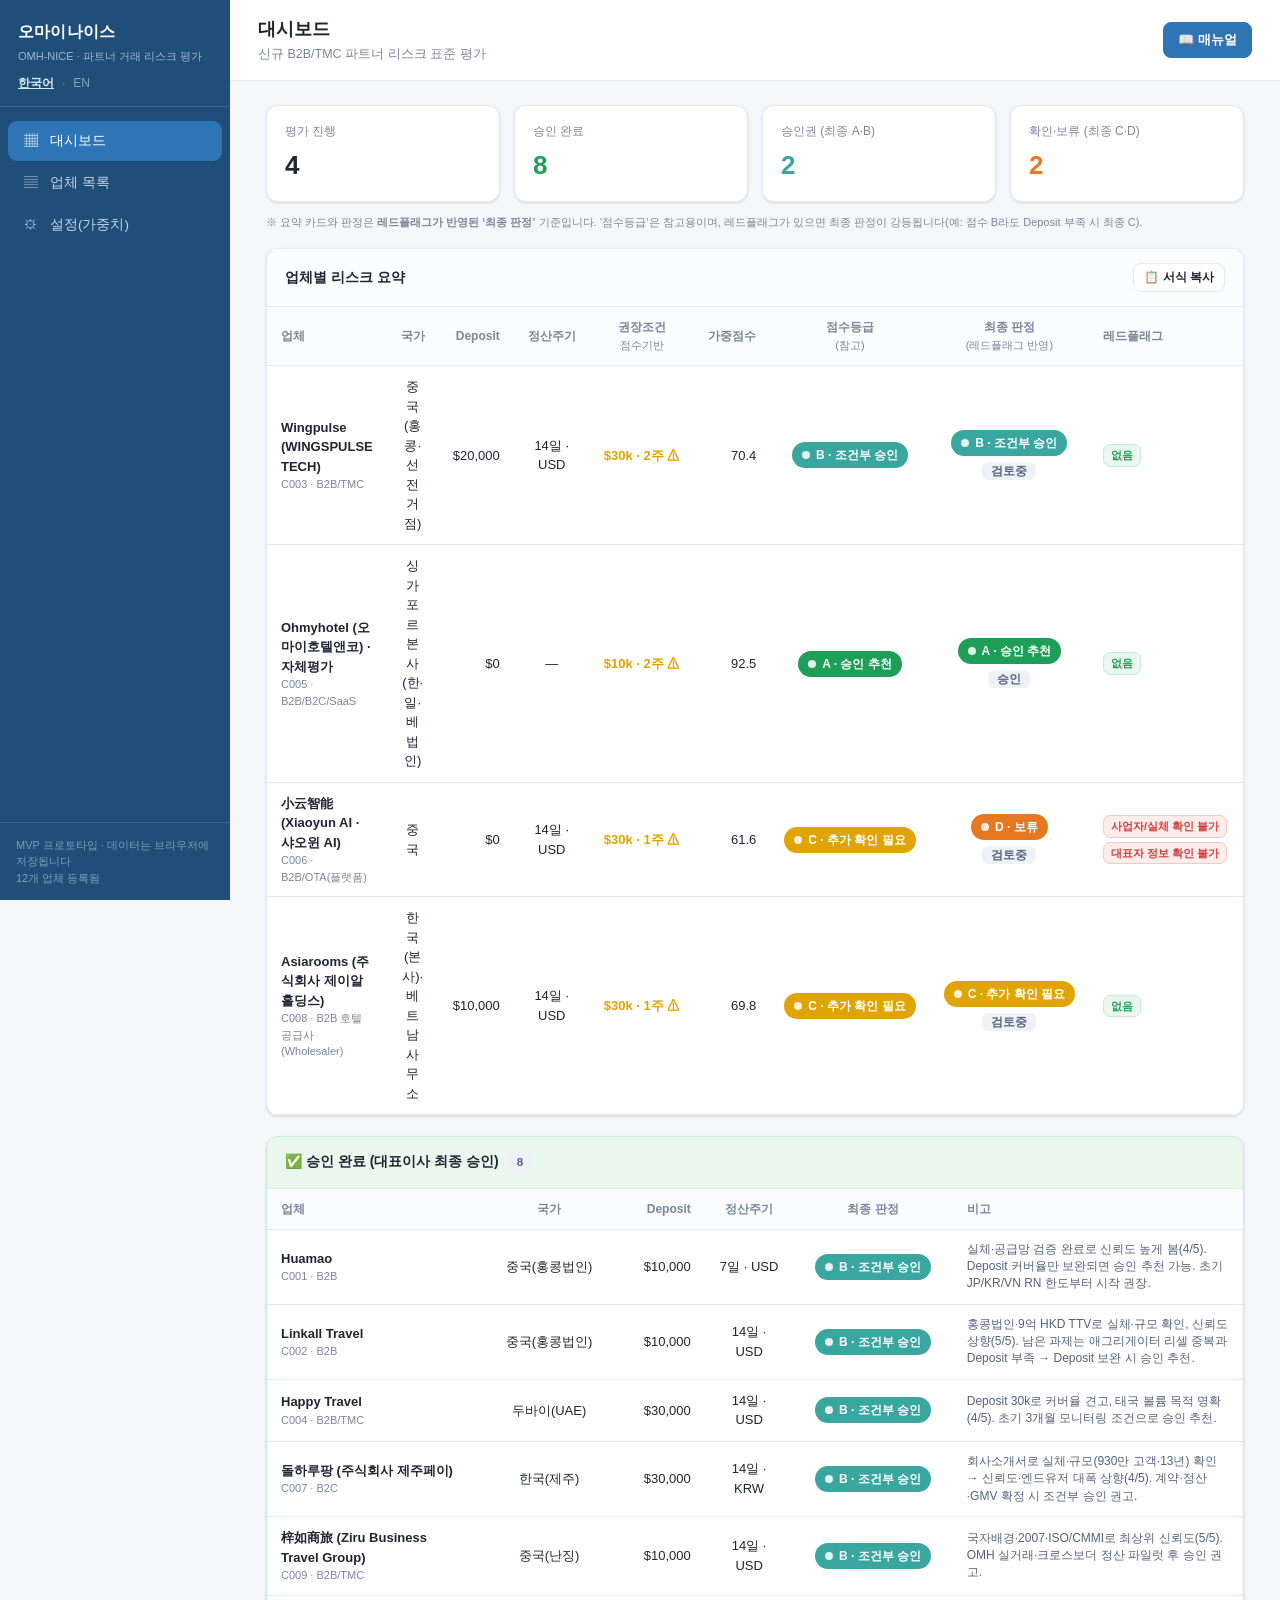
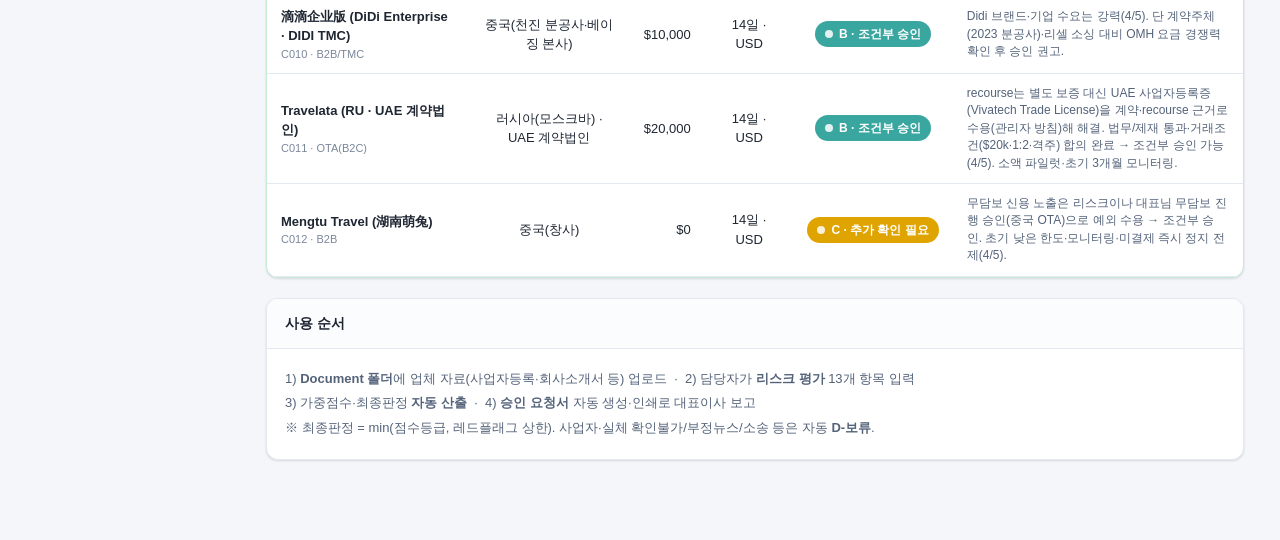
==== bundle_artifact.html @ 0d8ef751 "6개 업체 대표 승인 완료 반영 → 승인 완료 목록 이관 - Huamao(C001)·Linkall(C002)·돌하루팡(C007)·Ziru(C009)·DiDi(C010)·Travel" ====
<!DOCTYPE html>
<html lang="ko">
<head>
<meta charset="UTF-8">
<meta name="viewport" content="width=device-width, initial-scale=1">
<title>오마이나이스 · OMH-NICE</title>
<style>
:root{
  --primary:#1F4E78; --primary-2:#2E75B6; --bg:#f4f6fa; --card:#ffffff;
  --line:#e4e8ef; --text:#1e2632; --muted:#7a869a; --input:#fff9e6;
  --gA:#1e9e57; --gB:#3aa6a0; --gC:#e0a400; --gD:#e6791f; --gE:#d63b3b;
  --shadow:0 1px 3px rgba(20,30,50,.08),0 1px 2px rgba(20,30,50,.06);
  --radius:12px;
}
*{box-sizing:border-box}
html,body{margin:0;padding:0}
body{
  font-family:"Malgun Gothic","맑은 고딕",-apple-system,"Segoe UI",Roboto,sans-serif;
  background:var(--bg); color:var(--text); font-size:14px; line-height:1.5;
}
button{font-family:inherit;cursor:pointer}
a{color:var(--primary-2);text-decoration:none}

/* layout */
.app{display:flex;min-height:100vh}
.sidebar{
  width:230px;background:var(--primary);color:#dbe6f2;flex-shrink:0;
  display:flex;flex-direction:column;position:sticky;top:0;height:100vh
}
.brand{padding:20px 18px 14px;border-bottom:1px solid rgba(255,255,255,.12)}
.brand h1{font-size:16px;margin:0;color:#fff;letter-spacing:.2px}
.brand p{font-size:11px;margin:4px 0 0;color:#9fb8d4}
.nav{padding:12px 8px;flex:1}
.nav a{
  display:flex;align-items:center;gap:10px;padding:10px 14px;border-radius:9px;
  color:#c3d4e8;font-weight:500;margin:2px 0;font-size:13.5px;cursor:pointer
}
.nav a:hover{background:rgba(255,255,255,.08);color:#fff}
.nav a.active{background:var(--primary-2);color:#fff}
.nav .ico{width:18px;text-align:center;opacity:.9}
.sidebar .foot{padding:14px 16px;font-size:11px;color:#7f9cbd;border-top:1px solid rgba(255,255,255,.12)}

.main{flex:1;min-width:0;display:flex;flex-direction:column}
.topbar{
  background:var(--card);border-bottom:1px solid var(--line);padding:16px 28px;
  display:flex;align-items:center;justify-content:space-between;position:sticky;top:0;z-index:5
}
.topbar h2{margin:0;font-size:18px}
.topbar .sub{color:var(--muted);font-size:12.5px;margin-top:2px}
.content{padding:24px 36px 60px;max-width:1720px;width:100%}

/* buttons */
.btn{border:1px solid var(--line);background:#fff;color:var(--text);padding:8px 14px;border-radius:8px;font-size:13px;font-weight:600}
.btn:hover{background:#f7f9fc}
.btn.primary{background:var(--primary-2);border-color:var(--primary-2);color:#fff}
.btn.primary:hover{background:#2668a5}
.btn.ghost{background:transparent;border-color:transparent;color:var(--muted)}
.btn.sm{padding:5px 10px;font-size:12px}
.btn.danger{color:var(--gE);border-color:#f2c9c9}
.row-actions{display:flex;gap:8px;flex-wrap:wrap}

/* cards & grid */
.cards{display:grid;grid-template-columns:repeat(auto-fit,minmax(160px,1fr));gap:14px;margin-bottom:22px}
.card{background:var(--card);border:1px solid var(--line);border-radius:var(--radius);padding:16px 18px;box-shadow:var(--shadow)}
.card .k{font-size:12px;color:var(--muted)}
.card .v{font-size:26px;font-weight:700;margin-top:6px}
.panel{background:var(--card);border:1px solid var(--line);border-radius:var(--radius);box-shadow:var(--shadow);margin-bottom:20px;overflow:hidden}
.panel h3{margin:0;padding:14px 18px;font-size:14px;border-bottom:1px solid var(--line);background:#fbfcfe}
.panel .body{padding:18px}

/* table */
table{width:100%;border-collapse:collapse;font-size:13px}
th,td{text-align:left;padding:11px 14px;border-bottom:1px solid var(--line)}
th{background:#fbfcfe;color:var(--muted);font-weight:600;font-size:12px;white-space:nowrap}
tbody tr:hover{background:#f7fafd;cursor:pointer}
td.num,th.num{text-align:right;font-variant-numeric:tabular-nums}
td.ctr,th.ctr{text-align:center}

/* grade badge */
.badge{display:inline-flex;align-items:center;gap:6px;padding:4px 10px;border-radius:999px;font-weight:700;font-size:12px;color:#fff;white-space:nowrap}
.g-A{background:var(--gA)} .g-B{background:var(--gB)} .g-C{background:var(--gC)}
.g-D{background:var(--gD)} .g-E{background:var(--gE)}
.badge.soft{color:var(--text);background:#eef2f7}
.dot{width:8px;height:8px;border-radius:50%;background:#fff;opacity:.85}

/* forms */
.form-grid{display:grid;grid-template-columns:repeat(2,minmax(0,1fr));gap:14px 20px}
.form-grid.three{grid-template-columns:repeat(3,minmax(0,1fr))}
.field{display:flex;flex-direction:column;gap:5px}
.field label{font-size:12px;color:var(--muted);font-weight:600}
.field input,.field select,.field textarea{
  border:1px solid var(--line);border-radius:8px;padding:8px 10px;font-size:13px;font-family:inherit;
  background:var(--input);color:var(--text)
}
.field textarea{min-height:64px;resize:vertical}
.field input:focus,.field select:focus,.field textarea:focus{outline:none;border-color:var(--primary-2);box-shadow:0 0 0 3px rgba(46,117,182,.12)}
.hint{font-size:11px;color:var(--muted)}
.full{grid-column:1/-1}

/* tabs */
.tabs{display:flex;gap:4px;border-bottom:1px solid var(--line);padding:0 4px;flex-wrap:wrap}
.tabs button{border:none;background:none;padding:12px 16px;font-size:13.5px;font-weight:600;color:var(--muted);border-bottom:2px solid transparent;margin-bottom:-1px}
.tabs button.active{color:var(--primary);border-bottom-color:var(--primary-2)}

/* score rows */
.score-row{display:grid;grid-template-columns:1fr 220px 46px;align-items:center;gap:14px;padding:10px 0;border-bottom:1px solid var(--line)}
.score-row .name{font-weight:600}
.score-row .wt{font-size:11px;color:var(--muted);font-weight:400;margin-left:6px}
.score-row input[type=range]{width:100%}
.score-row .val{font-weight:700;text-align:center;background:#eef2f7;border-radius:7px;padding:6px 0}

/* results panel */
.result{display:grid;grid-template-columns:repeat(auto-fit,minmax(150px,1fr));gap:14px}
.result .box{background:#fbfcfe;border:1px solid var(--line);border-radius:10px;padding:14px}
.result .box .k{font-size:11.5px;color:var(--muted)}
.result .box .v{font-size:22px;font-weight:700;margin-top:4px}
.flags{margin-top:12px;display:flex;flex-wrap:wrap;gap:8px}
.flag{background:#fdecec;color:var(--gE);border:1px solid #f6c9c9;padding:4px 10px;border-radius:7px;font-size:12px;font-weight:600}
.flag.ok{background:#eaf7ef;color:var(--gA);border-color:#c6ebd3}
.flaglist{display:flex;flex-wrap:wrap;gap:4px;max-width:280px}
.flaglist .flag{font-size:11px;padding:2px 7px;white-space:nowrap}
.table-wrap{width:100%;overflow-x:auto}
/* manual modal */
.modal-overlay{position:fixed;inset:0;background:rgba(20,30,50,.5);display:flex;align-items:center;justify-content:center;z-index:100;padding:24px}
.modal-card{background:var(--card);border-radius:14px;box-shadow:0 12px 40px rgba(20,30,50,.28);width:100%;max-width:860px;max-height:88vh;display:flex;flex-direction:column;overflow:hidden}
.modal-head{display:flex;align-items:center;justify-content:space-between;gap:12px;padding:16px 22px;border-bottom:1px solid var(--line);font-size:17px;font-weight:700;color:var(--primary);background:#fbfcfe}
.modal-body{padding:22px 26px;overflow-y:auto;font-size:13.5px;line-height:1.7;color:var(--text)}
.modal-body h4{font-size:15px;color:var(--primary);margin:20px 0 8px;padding-bottom:5px;border-bottom:2px solid var(--line)}
.modal-body h4:first-child{margin-top:0}
.modal-body table{width:100%;border-collapse:collapse;margin:8px 0;font-size:12.5px}
.modal-body th,.modal-body td{border:1px solid var(--line);padding:6px 10px;text-align:left}
.modal-body th{background:#f4f7fb;color:#54637a}
.modal-body code{background:#eef2f7;padding:1px 6px;border-radius:5px;font-size:12px}
.modal-body ul{margin:6px 0 6px 2px;padding-left:18px}
.modal-body li{margin:3px 0}
.modal-body .mbadge{display:inline-block;color:#fff;border-radius:9px;padding:1px 8px;font-size:11px;font-weight:700}
.comment-cell{max-width:300px;min-width:200px;font-size:12px;color:#54637a;line-height:1.45;white-space:normal}
.cscore{display:inline-block;background:var(--primary-2);color:#fff;border-radius:6px;padding:1px 7px;font-size:11px;font-weight:700;margin-right:4px}
.filelist{display:flex;flex-wrap:wrap;gap:10px}
.filecard{display:flex;align-items:center;gap:10px;border:1px solid var(--line);border-radius:10px;padding:10px 14px;background:#fbfcfe;min-width:240px;color:var(--text)}
.filecard:hover{background:#f0f5fb;border-color:var(--primary-2)}
.filecard .fico{font-size:10px;font-weight:800;color:#fff;background:var(--primary-2);border-radius:6px;padding:6px 7px;letter-spacing:.5px}
.filecard .finfo{display:flex;flex-direction:column;line-height:1.35}
.filecard .finfo b{font-size:13px}

/* report */
.report{background:#fff;border:1px solid var(--line);border-radius:10px;padding:30px 34px;max-width:820px;margin:0 auto;box-shadow:var(--shadow)}
.report h2{margin:0 0 4px;font-size:20px}
.report .rmeta{color:var(--muted);font-size:12px;margin-bottom:18px}
.report table{margin:10px 0}
.report th{width:150px;background:#f4f7fb;color:var(--text);vertical-align:top}
.report .sec{font-weight:700;margin:18px 0 6px;color:var(--primary)}
.report .decision{margin-top:20px;padding:14px;border:1px dashed var(--line);border-radius:8px}
.report .sign{margin-top:16px;font-size:13px;color:#444}

.empty{text-align:center;color:var(--muted);padding:60px 20px}
.pill{display:inline-block;background:#eef2f7;border-radius:6px;padding:2px 8px;font-size:11.5px;color:#54637a;margin-left:6px}
.toolbar{display:flex;gap:8px;align-items:center;flex-wrap:wrap;margin-bottom:16px}
.spacer{flex:1}
.status-chip{font-size:11.5px;padding:3px 9px;border-radius:6px;background:#eef2f7;color:#54637a;font-weight:600}

@media (max-width:820px){
  .app{flex-direction:column}
  .sidebar{width:100%;height:auto;position:static;flex-direction:column}
  .brand{padding:14px 16px 10px}
  .sidebar .foot{display:none}
  .nav{display:flex;flex-wrap:wrap;gap:4px;padding:8px}
  .nav a{margin:0;padding:8px 12px}
  .topbar{flex-direction:column;align-items:flex-start;gap:10px}
  .form-grid,.form-grid.three{grid-template-columns:1fr}
  .score-row{grid-template-columns:1fr 120px 40px}
}

/* print */
@media print{
  .sidebar,.topbar,.tabs,.toolbar,.no-print{display:none !important}
  .content{padding:0}
  .report{border:none;box-shadow:none;max-width:100%}
  body{background:#fff}
}

</style>
</head>
<body>
<div class="app">
  <aside class="sidebar no-print">
    <div class="brand">
      <h1 id="brand-title">오마이나이스</h1>
      <p id="brand-sub">OMH-NICE · 파트너 거래 리스크 평가</p>
      <div id="lang-toggle" style="margin-top:9px;font-size:12px;display:flex;gap:8px;align-items:center">
        <button type="button" data-lang="ko" style="background:none;border:0;padding:0;cursor:pointer;color:inherit;font:inherit">한국어</button>
        <span style="opacity:.4">·</span>
        <button type="button" data-lang="en" style="background:none;border:0;padding:0;cursor:pointer;color:inherit;font:inherit">EN</button>
      </div>
    </div>
    <nav class="nav" id="nav">
      <a data-view="dashboard"><span class="ico">▦</span> <span data-navlabel>대시보드</span></a>
      <a data-view="companies"><span class="ico">▤</span> <span data-navlabel>업체 목록</span></a>
      <a data-view="settings"><span class="ico">⚙</span> <span data-navlabel>설정(가중치)</span></a>
    </nav>
    <div class="foot">
      <span id="foot-note">MVP 프로토타입 · 데이터는 브라우저에 저장됩니다</span><br>
      <span id="foot-count"></span>
    </div>
  </aside>
  <main class="main">
    <div class="topbar no-print">
      <div>
        <h2 id="page-title">대시보드</h2>
        <div class="sub" id="page-sub">신규 B2B/TMC 파트너 리스크 표준 평가</div>
      </div>
      <div style="display:flex;align-items:center;gap:10px">
        <div class="row-actions" id="top-actions"></div>
        <button class="btn primary" id="manual-btn" title="매뉴얼">📖 <span id="manual-btn-label">매뉴얼</span></button>
      </div>
    </div>
    <div class="content" id="content"></div>
  </main>
</div>
<div id="manual-modal" class="modal-overlay no-print" style="display:none">
  <div class="modal-card">
    <div class="modal-head">
      <span id="manual-title">📖 오마이나이스 사용 매뉴얼</span>
      <button class="btn sm" id="manual-close" aria-label="close">✕</button>
    </div>
    <div class="modal-body" id="manual-body"></div>
  </div>
</div>
<script>
/* OMH Partner Risk Gate — MVP prototype (static, localStorage)
   Bilingual (KO/EN) via in-app language toggle. Internal data uses language-neutral
   canonical ids/values; only display strings are translated, so grades never change
   with language. Free-text seed fields are stored as {ko,en}. */
'use strict';

/* ---------- i18n language state ---------- */
const LANG_KEY = 'omh_prg_lang';
let LANG = (localStorage.getItem(LANG_KEY) === 'en') ? 'en' : 'ko';
const B = (ko, en) => ({ ko, en });                       // bilingual literal helper
function tt(v){ return (v && typeof v === 'object' && ('ko' in v || 'en' in v)) ? (v[LANG] ?? v.ko ?? v.en ?? '') : (v == null ? '' : v); }
function rawStr(v){ return (v && typeof v === 'object') ? `${v.ko||''} ${v.en||''}` : String(v == null ? '' : v); }
function T(k){ const d = I18N[LANG] || I18N.ko; return (k in d) ? d[k] : (I18N.ko[k] ?? k); }
function setLang(l){ if(l!==LANG){ LANG = l; localStorage.setItem(LANG_KEY, l); render(); } }

/* ---------- constants ---------- */
const ITEM_NAMES = [
  B('회사 신뢰도','Company credibility'), B('사업모델 명확성','Business model clarity'),
  B('엔드유저 보유','End-user base'), B('판매채널 차별성','Sales channel differentiation'),
  B('기존고객 중복도(낮을수록↑)','Existing-customer overlap (lower is better)'), B('유니크 인벤토리','Unique inventory'),
  B('예상 매출기여도','Expected revenue contribution'), B('정산 리스크','Settlement risk'),
  B('Deposit 충분성','Deposit sufficiency'), B('API/기술 안정성','API / tech stability'),
  B('운영 커뮤니케이션','Operational communication'), B('국가별 법무/정산','Country legal / settlement'),
  B('장기 성장성','Long-term growth'), B('담당자 코멘트 점수','Reviewer comment score')];
const DEFAULT_WEIGHTS = [12,8,8,6,6,6,8,12,12,6,5,6,5,10];
const DEFAULT_THRESHOLDS = { A:85, B:70, C:55, D:40 };
// 점수 기반 차등 Deposit·정산주기 권장(대표이사 방침): 높은 점수=완화, 낮은 점수=강화
const TERM_TIERS = [
  { min:80, deposit:10000, days:14 },  // ≥80: 만불 / 2주
  { min:75, deposit:10000, days:7 },   // 75~79: 만불 / 1주
  { min:70, deposit:30000, days:14 },  // 70~74: 3만불 / 2주
  { min:0,  deposit:30000, days:7 }    // <70: 3만불 / 1주
];
function recommendTerms(score){ for(var i=0;i<TERM_TIERS.length;i++){ if(score>=TERM_TIERS[i].min) return {deposit:TERM_TIERS[i].deposit, days:TERM_TIERS[i].days}; } return {deposit:30000, days:7}; }
function weekLabel(days){ return days===7?(LANG==='en'?'1wk':'1주'):days===14?(LANG==='en'?'2wk':'2주'):days+(LANG==='en'?'d':'일'); }

const DOC_DEFS = [
  {id:'bizLicense', ko:'사업자등록증', en:'Business license'},
  {id:'profile',    ko:'회사소개서',   en:'Company profile'},
  {id:'bank',       ko:'은행정보',     en:'Bank details'},
  {id:'contract',   ko:'계약서 초안',  en:'Draft contract'},
  {id:'settleAgree',ko:'정산조건 합의서', en:'Settlement-terms agreement'},
  {id:'refs',       ko:'파트너 레퍼런스', en:'Partner references'},
  {id:'financials', ko:'재무제표/매출자료', en:'Financials / revenue proof'},
  {id:'repId',      ko:'대표자 신분확인', en:'Representative ID verification'}];
const DOC_KEYS = DOC_DEFS.map(d=>d.id);
const DOCV_DEFS = [{id:'submitted',ko:'제출',en:'Submitted'},{id:'notSubmitted',ko:'미제출',en:'Not submitted'},{id:'na',ko:'불가',en:'N/A'}];

const PUBLIC_DEFS = [
  {id:'website',    ko:'공식 웹사이트',        en:'Official website'},
  {id:'linkedin',   ko:'LinkedIn/기업프로필',  en:'LinkedIn / company profile'},
  {id:'google',     ko:'Google 검색결과',      en:'Google search results'},
  {id:'negNews',    ko:'부정 뉴스',            en:'Negative news', neg:true},
  {id:'lawsuit',    ko:'소송/사기/미정산',     en:'Lawsuit / fraud / non-payment', neg:true},
  {id:'tradeRefs',  ko:'거래처/업계 레퍼런스', en:'Trade / industry references'},
  {id:'domainAge',  ko:'도메인 생성시점',      en:'Domain creation date'},
  {id:'addrExists', ko:'회사주소 실존',        en:'Company address exists'},
  {id:'repHistory', ko:'대표자 업계이력',      en:'Representative industry track record'}];
const PUBLIC_KEYS = PUBLIC_DEFS.map(d=>d.id);
const NEG_PUBLIC = PUBLIC_DEFS.filter(d=>d.neg).map(d=>d.id);
const YN_DEFS  = [{id:'Y',ko:'Y',en:'Y'},{id:'N',ko:'N',en:'N'},{id:'unknown',ko:'불명',en:'Unknown'}];
const YNP_DEFS = [{id:'Y',ko:'Y',en:'Y'},{id:'N',ko:'N',en:'N'},{id:'partial',ko:'부분',en:'Partial'}];
const MANUAL_DEFS = [{id:'N',ko:'N',en:'N'},{id:'Y',ko:'Y',en:'Y'},{id:'partial',ko:'부분',en:'Partial'}];
const CREDIT_DEFS = [{id:'N',ko:'N',en:'N'},{id:'Y',ko:'Y',en:'Y'}];
const RISK_DEFS = [{id:'low',ko:'낮음',en:'Low'},{id:'medium',ko:'보통',en:'Medium'},{id:'high',ko:'높음',en:'High'}];
const STATUS_DEFS = [{id:'new',ko:'신규',en:'New'},{id:'review',ko:'검토중',en:'Under review'},{id:'approved',ko:'승인',en:'Approved'},{id:'conditional',ko:'조건부승인',en:'Conditional'},{id:'hold',ko:'보류',en:'On hold'},{id:'rejected',ko:'거절',en:'Rejected'}];
const STAGE_DEFS = [{id:'sales',ko:'영업 1차입력',en:'Sales intake'},{id:'scm',ko:'SCM/운영 검토',en:'SCM / ops review'},{id:'finance',ko:'재무 정산검토',en:'Finance / settlement review'},{id:'dev',ko:'개발 API검토',en:'Dev / API review'},{id:'ceo',ko:'대표이사 승인',en:'CEO approval'},{id:'monitor',ko:'3개월 모니터링',en:'3-month monitoring'}];
const DECISION_DEFS = [{id:'proceed',ko:'진행',en:'Proceed'},{id:'hold',ko:'보류',en:'On hold'},{id:'reject',ko:'반려',en:'Reject'},{id:'approve',ko:'승인',en:'Approve'},{id:'conditional',ko:'조건부승인',en:'Conditional'}];
const COUNTRY_OPTS = { ko:['중국','두바이(UAE)','한국','일본','베트남','태국','기타'], en:['China','Dubai (UAE)','Korea','Japan','Vietnam','Thailand','Other'] };
const BIZTYPES = ['B2B','B2C','TMC','OTA','Wholesaler','B2B/TMC'];
const CURRENCIES = ['USD','KRW','CNY','AED'];

const GRADE_META = {
  A:{label:B('승인 추천','Approve (recommended)'), cls:'g-A'}, B:{label:B('조건부 승인','Conditional approval'), cls:'g-B'},
  C:{label:B('추가 확인 필요','Needs further review'), cls:'g-C'}, D:{label:B('보류','On hold'), cls:'g-D'}, E:{label:B('거절 추천','Reject (recommended)'), cls:'g-E'}
};
const RANK = {A:0,B:1,C:2,D:3,E:4};
const STORE_KEY = 'omh_prg_v40';
const UNVERIFIED_RE = /확인필요|unverified|tbc|to be confirmed/i;

/* def label/opts helpers */
function defLabel(defs,id){ const d=defs.find(x=>x.id===id); return d?d[LANG]:id; }
function optsDefs(defs,val){ return defs.map(d=>`<option value="${esc(d.id)}" ${d.id===val?'selected':''}>${esc(d[LANG])}</option>`).join(''); }
function optsPlain(list,val){ return list.map(o=>`<option value="${esc(o)}" ${o===val?'selected':''}>${esc(o)}</option>`).join(''); }

/* ---------- UI dictionary ---------- */
const I18N = {
  ko:{
    docTitle:'오마이나이스 · OMH-NICE', brandTitle:'오마이나이스', brandSub:'OMH-NICE · 파트너 거래 리스크 평가',
    footNote:'MVP 프로토타입 · 데이터는 브라우저에 저장됩니다',
    navDashboard:'대시보드', navCompanies:'업체 목록', navSettings:'설정(가중치)',
    tDashboard:'대시보드', tDashboardSub:'신규 B2B/TMC 파트너 리스크 표준 평가',
    tCompanies:'업체 목록', tCompaniesSub:'등록된 파트너 후보 전체',
    tSettings:'설정 · 가중치', tSettingsSub:'리스크 항목 가중치와 등급 임계값',
    tCompany:'업체 상세', tCompanySub:'정보 입력 · 리스크 평가 · 승인 요청서',
    back:'← 목록', blank:'(미입력)', none:'없음', noCompanies:'등록된 업체가 없습니다.',
    cardTotal:'전체 업체', cardApprove:'승인권 (최종 A·B)', cardHold:'확인·보류 (최종 C·D)', cardReject:'거절 추천 (최종 E)',
    dashHint:'※ 요약 카드와 판정은 <b>레드플래그가 반영된 ‘최종 판정’</b> 기준입니다. ‘점수등급’은 참고용이며, 레드플래그가 있으면 최종 판정이 강등됩니다(예: 점수 B라도 Deposit 부족 시 최종 C).',
    summaryTitle:'업체별 리스크 요약', copyFormatted:'📋 서식 복사',
    manual:'매뉴얼', manualTitle:'오마이나이스 사용 매뉴얼',
    thCompany:'업체', thCountry:'국가', thDeposit:'Deposit', thSettle:'정산주기', dayUnit:'일', thCoverage:'커버율', thWeighted:'가중점수',
    thScoreGrade:'점수등급', thScoreGradeSub:'(참고)', thFinal:'최종 판정', thFinalSub:'(레드플래그 반영)',
    thFlags:'레드플래그', thComment:'담당자 코멘트', thCommentSub:'(점수/5)',
    thType:'유형', thStatus:'상태',
    guideTitle:'사용 순서',
    guideBody:'1) <b>Document 폴더</b>에 업체 자료(사업자등록·회사소개서 등) 업로드 &nbsp;·&nbsp; 2) 담당자가 <b>리스크 평가</b> 13개 항목 입력<br>3) 가중점수·최종판정 <b>자동 산출</b> &nbsp;·&nbsp; 4) <b>승인 요청서</b> 자동 생성·인쇄로 대표이사 보고<br>※ 최종판정 = min(점수등급, 레드플래그 상한). 사업자·실체 확인불가/부정뉴스/소송 등은 자동 <b>D-보류</b>.',
    companiesTitle:'업체 목록',
    weightsTitle:'리스크 항목 가중치', weightSum:'가중치 합계',
    weightsHint:'가중점수 = Σ(항목점수 ÷ 5 × 가중치) ÷ 가중치합 × 100 — <b>100점 만점으로 자동 정규화</b>됩니다. 합계가 100이 아니어도 됩니다. ‘담당자 코멘트 점수’는 담당자가 리스크 평가 탭에서 1~5점으로 매기는 종합 주관 점수입니다.',
    thresholdsTitle:'등급 임계값 (가중점수 ≥)', gradeMin:'등급 하한',
    notFound:'업체를 찾을 수 없습니다.',
    tabInfo:'기본정보', tabDeal:'거래조건', tabDocs:'서류·공개정보', tabRisk:'리스크 평가', tabReport:'승인 요청서', tabHistory:'승인 이력',
    infoTitle:'01. 업체 기본정보',
    fName:'업체명', fCountry:'국가', fBizType:'사업유형', fMarket:'주요 시장', fCustomer:'주요 고객군(엔드유저)',
    fWebsite:'웹사이트', fWebsiteHint:'비어있거나 확인필요 → 자동 C 강등', fBizReg:'사업자등록번호', fBizRegHint:'비어있거나 확인필요 → 자동 D 강등',
    fFounded:'설립연도', fRep:'대표자/주요임원', fRepHint:'비어있거나 확인필요 → 자동 C 강등', fContact:'담당자', fEmail:'담당자 이메일', fStatus:'상태',
    dealTitle:'02. 거래조건', fDeposit:'Deposit (USD)', fSettle:'정산주기 (일)', fSettleHint:'30일 이상 → 자동 C 강등', fCurrency:'정산통화',
    fCredit:'Credit 요청', fCreditHint:'Y + Deposit 0 → 자동 D 강등', fGMV:'예상 월거래액 (USD)', fGMVHint:'커버율 계산의 핵심 값',
    fSalesRegion:'주요 판매지역', fProducts:'주요 상품', fApi:'API 연동', fManual:'수기 예약', fCancelRisk:'취소/노쇼 리스크',
    boxExposure:'정산주기 노출액', boxExposureHint:'월거래액 × 정산주기/30', boxReqDep:'요구 Deposit', boxReqDepHint:'노출 × 등급별 요구커버율(A0·B20·C50·D100%)',
    boxDepOk:'Deposit 충족', boxShort:'부족', boxSufficient:'충족', boxCurrent:'현재',
    folderTitle:'폴더 제출 자료', fromDocument:'Document/ 기준',
    folderHint:'이 플랫폼은 <b>Document 폴더에 올린 파일</b>을 근거로 평가 결과를 표시합니다. 아래는 이 업체에 연결된 자료입니다(클릭 시 열림).',
    noFiles:'폴더에 업로드된 자료가 없습니다. <code>Document/</code> 폴더에 파일을 넣으면 여기에 표시됩니다.',
    docsTitle:'03. 제출서류', notSubmittedN:'미제출', pubTitle:'04. 외부 공개정보 체크', negTag:'(Y=위험)',
    pubHint:'‘부정 뉴스=Y’·‘소송/사기/미정산=Y’·‘회사주소 실존=N’은 점수와 무관하게 <b>D-보류</b>로 강등됩니다.',
    riskTitle:'05. 내부 리스크 평가', riskPill:'각 1~5점 · 5=저위험/양호', weightLabel:'가중치',
    resultTitle:'평가 결과', commentsTitle:'보고용 코멘트',
    nComment:'담당자 코멘트', nCommentHint:'(담당자 코멘트 점수의 근거·종합 소견)', nExpect:'기대효과', nCheck:'주요 리스크 / 확인 필요사항', nOpinion:'종합 의견',
    boxWeighted:'가중점수', boxScoreGrade:'점수 등급', boxCoverage:'Deposit 커버율', boxFinal:'최종 판정', noFlags:'레드플래그 없음',
    copyText:'텍스트 복사', printPdf:'인쇄 / PDF 저장', reportH2:'■ 신규 파트너 승인 요청서', reportMeta:'대표이사 보고용 · 자동 생성',
    rMetaBy:'작성: OMH Global OPs',
    rCompany:'업체명', rCountryType:'국가 / 사업유형', rFoundedRep:'설립 / 대표', rDeposit:'Deposit', rSettle:'정산주기', rDays:'일',
    rGMV:'예상 월거래액', rCoverage:'커버율', rProducts:'주요 상품', rApiManual:'API / 수기', rEndUsers:'주요 엔드유저',
    rRiskScore:'리스크 점수', rScoreGrade:'점수등급', rFinal:'★ 최종 판정', rFlags:'레드플래그',
    secExpect:'기대효과', secCheck:'주요 리스크 / 확인 필요사항', secOpinion:'종합 의견', secComment:'담당자 코멘트', secCommentScore:'담당자 코멘트 점수',
    reportCond:'승인 요청 조건', reportCondBody:'□ Deposit 상향 (USD ___ → ___) &nbsp; □ 정산주기 단축 (___일)<br>□ 초기 3개월 Credit 미부여 &nbsp; □ 월 GMV 한도 설정 (USD ___)',
    reportSign:'결재&nbsp;&nbsp; 영업 □&nbsp;&nbsp; SCM □&nbsp;&nbsp; 재무 □&nbsp;&nbsp; 개발 □&nbsp;&nbsp; 대표이사 □ &nbsp;(승인 / 보류 / 반려)',
    histTitle:'07. 승인 워크플로우 이력', hStage:'단계', hReviewer:'검토자', hDecision:'결정', hComment:'코멘트', hDate:'일시', hDelete:'삭제',
    hNoRecords:'기록 없음', hReviewerPh:'이름/팀', hCommentPh:'코멘트', hAdd:'추가', alertReviewer:'검토자를 입력하세요.',
    deleteConfirm:'이 업체를 삭제할까요?', resetConfirm:'모든 데이터를 초기 예시로 되돌립니다. 계속할까요?',
    importOk:'가져오기 완료.', importInvalid:'올바른 JSON 파일이 아닙니다.',
    copyOk:'복사되었습니다.', copyFailManual:'복사 실패 — 표를 직접 선택해 복사하세요.',
    reportCopyOk:'승인 요청서가 클립보드에 복사되었습니다.', reportCopyFail:'복사 실패 — 브라우저 권한을 확인하세요.',
    reportTxtH:'■ 신규 파트너 승인 요청서', rtCompany:'업체명', rtCountry:'국가', rtBizType:'사업유형', rtDeal:'거래조건', rtSettle:'정산',
    rtEndUser:'주요 엔드유저', rtRiskScore:'리스크 점수', rtScoreGrade:'점수등급', rtFinal:'최종 판정', rtFlags:'레드플래그',
    rtExpect:'기대효과', rtCheck:'리스크/확인 필요', rtOpinion:'종합 의견', rtComment:'담당자 코멘트', rtScore:'점수',
  },
  en:{
    docTitle:'OMH-NICE · Partner Risk Assessment', brandTitle:'OMH-NICE', brandSub:'Oh My Nice · Partner Trade Risk Assessment',
    footNote:'MVP prototype · data is stored in your browser',
    navDashboard:'Dashboard', navCompanies:'Companies', navSettings:'Settings (weights)',
    tDashboard:'Dashboard', tDashboardSub:'Standardized risk assessment of new B2B/TMC partners',
    tCompanies:'Companies', tCompaniesSub:'All candidate partners',
    tSettings:'Settings · Weights', tSettingsSub:'Risk-item weights and grade thresholds',
    tCompany:'Company detail', tCompanySub:'Info · risk assessment · approval request',
    back:'← List', blank:'(blank)', none:'None', noCompanies:'No companies registered.',
    cardTotal:'Total companies', cardApprove:'Approval tier (final A·B)', cardHold:'Review·hold (final C·D)', cardReject:'Reject (final E)',
    dashHint:'※ Summary cards and verdicts use the <b>final verdict (with red flags applied)</b>. The score grade is for reference; any red flag downgrades the final verdict (e.g., score B but insufficient deposit → final C).',
    summaryTitle:'Partner risk summary', copyFormatted:'📋 Copy formatted',
    manual:'Manual', manualTitle:'OMH-NICE User Manual',
    thCompany:'Company', thCountry:'Country', thDeposit:'Deposit', thSettle:'Settlement', dayUnit:'d', thCoverage:'Coverage', thWeighted:'Weighted score',
    thScoreGrade:'Score grade', thScoreGradeSub:'(reference)', thFinal:'Final verdict', thFinalSub:'(red flags applied)',
    thFlags:'Red flags', thComment:'Reviewer comment', thCommentSub:'(score/5)',
    thType:'Type', thStatus:'Status',
    guideTitle:'How to use',
    guideBody:'1) Upload company docs (business license·company profile, etc.) to the <b>Document folder</b> &nbsp;·&nbsp; 2) Reviewer enters the <b>13 risk items</b><br>3) Weighted score·final verdict are <b>auto-computed</b> &nbsp;·&nbsp; 4) Auto-generate·print the <b>approval request</b> for the CEO<br>※ Final verdict = min(score grade, red-flag ceiling). Unverifiable entity/negative news/lawsuit etc. → automatic <b>D-hold</b>.',
    companiesTitle:'Companies',
    weightsTitle:'Risk-item weights', weightSum:'Weight sum',
    weightsHint:'Weighted score = Σ(item score ÷ 5 × weight) ÷ total weight × 100 — <b>auto-normalized to 100</b>. The sum need not equal 100. The "Reviewer comment score" is the reviewer\'s overall subjective 1-5 score entered on the Risk assessment tab.',
    thresholdsTitle:'Grade thresholds (weighted score ≥)', gradeMin:'grade minimum',
    notFound:'Company not found.',
    tabInfo:'Info', tabDeal:'Deal terms', tabDocs:'Docs · public info', tabRisk:'Risk assessment', tabReport:'Approval request', tabHistory:'Approval history',
    infoTitle:'01. Company info',
    fName:'Company name', fCountry:'Country', fBizType:'Business type', fMarket:'Primary market', fCustomer:'Primary end-users',
    fWebsite:'Website', fWebsiteHint:'Empty or unverified → auto C downgrade', fBizReg:'Business reg. no.', fBizRegHint:'Empty or unverified → auto D downgrade',
    fFounded:'Founded year', fRep:'Representative / key exec', fRepHint:'Empty or unverified → auto C downgrade', fContact:'Contact', fEmail:'Contact email', fStatus:'Status',
    dealTitle:'02. Deal terms', fDeposit:'Deposit (USD)', fSettle:'Settlement cycle (days)', fSettleHint:'≥30 days → auto C downgrade', fCurrency:'Settlement currency',
    fCredit:'Credit requested', fCreditHint:'Y + deposit 0 → auto D downgrade', fGMV:'Expected monthly volume (USD)', fGMVHint:'Key value for coverage calc',
    fSalesRegion:'Primary sales region', fProducts:'Primary products', fApi:'API integration', fManual:'Manual booking', fCancelRisk:'Cancel/no-show risk',
    boxExposure:'Settlement-cycle exposure', boxExposureHint:'Monthly volume × settlement/30', boxReqDep:'Required deposit', boxReqDepHint:'Exposure × required coverage by grade (A0·B20·C50·D100%)',
    boxDepOk:'Deposit sufficiency', boxShort:'Short', boxSufficient:'Sufficient', boxCurrent:'Current',
    folderTitle:'Folder-submitted materials', fromDocument:'from Document/',
    folderHint:'This platform shows results based on the <b>files uploaded to the Document folder</b>. Below are the materials linked to this company (click to open).',
    noFiles:'No files uploaded to the folder. Put files in the <code>Document/</code> folder to show them here.',
    docsTitle:'03. Submitted documents', notSubmittedN:'not submitted', pubTitle:'04. External public-info check', negTag:'(Y=risk)',
    pubHint:"'Negative news=Y'·'Lawsuit/fraud/non-payment=Y'·'Company address exists=N' downgrade to <b>D-hold</b> regardless of score.",
    riskTitle:'05. Internal risk assessment', riskPill:'each 1-5 · 5=low risk/good', weightLabel:'weight',
    resultTitle:'Assessment result', commentsTitle:'Reporting comments',
    nComment:'Reviewer comment', nCommentHint:'(basis for the reviewer comment score · overall opinion)', nExpect:'Expected benefit', nCheck:'Key risks / items to confirm', nOpinion:'Overall opinion',
    boxWeighted:'Weighted score', boxScoreGrade:'Score grade', boxCoverage:'Deposit coverage', boxFinal:'Final verdict', noFlags:'No red flags',
    copyText:'Copy text', printPdf:'Print / Save PDF', reportH2:'■ New Partner Approval Request', reportMeta:'For CEO reporting · auto-generated',
    rMetaBy:'by OMH Global OPs',
    rCompany:'Company', rCountryType:'Country / type', rFoundedRep:'Founded / rep', rDeposit:'Deposit', rSettle:'Settlement cycle', rDays:'days',
    rGMV:'Expected monthly volume', rCoverage:'coverage', rProducts:'Primary products', rApiManual:'API / manual', rEndUsers:'Primary end-users',
    rRiskScore:'Risk score', rScoreGrade:'score grade', rFinal:'★ Final verdict', rFlags:'Red flags',
    secExpect:'Expected benefit', secCheck:'Key risks / items to confirm', secOpinion:'Overall opinion', secComment:'Reviewer comment', secCommentScore:'reviewer comment score',
    reportCond:'Approval conditions', reportCondBody:'□ Raise deposit (USD ___ → ___) &nbsp; □ Shorten settlement cycle (___ days)<br>□ No credit for first 3 months &nbsp; □ Set monthly GMV cap (USD ___)',
    reportSign:'Sign-off&nbsp;&nbsp; Sales □&nbsp;&nbsp; SCM □&nbsp;&nbsp; Finance □&nbsp;&nbsp; Dev □&nbsp;&nbsp; CEO □ &nbsp;(Approve / Hold / Reject)',
    histTitle:'07. Approval workflow history', hStage:'Stage', hReviewer:'Reviewer', hDecision:'Decision', hComment:'Comment', hDate:'Date', hDelete:'Delete',
    hNoRecords:'No records', hReviewerPh:'Name/team', hCommentPh:'Comment', hAdd:'Add', alertReviewer:'Please enter a reviewer.',
    deleteConfirm:'Delete this company?', resetConfirm:'Reset all data to the initial examples? Continue?',
    importOk:'Import complete.', importInvalid:'Not a valid JSON file.',
    copyOk:'Copied.', copyFailManual:'Copy failed — select the table and copy manually.',
    reportCopyOk:'Approval request copied to clipboard.', reportCopyFail:'Copy failed — check browser permissions.',
    reportTxtH:'■ New Partner Approval Request', rtCompany:'Company', rtCountry:'Country', rtBizType:'Business type', rtDeal:'Deal terms', rtSettle:'Settlement',
    rtEndUser:'Primary end-users', rtRiskScore:'Risk score', rtScoreGrade:'score grade', rtFinal:'Final verdict', rtFlags:'Red flags',
    rtExpect:'Expected benefit', rtCheck:'Key risks / to confirm', rtOpinion:'Overall opinion', rtComment:'Reviewer comment', rtScore:'score',
  }
};

const FLAG_TXT = {
  bizMissing:B('사업자/실체 확인 불가','Entity/business unverifiable'),
  addrNo:B('회사주소 실존 확인 불가','Company address unverifiable'),
  negNews:B('부정 뉴스 발견','Negative news found'),
  lawsuit:B('소송/사기/미정산 이슈','Lawsuit/fraud/non-payment issue'),
  uncoveredCredit:B('Deposit 없이 Credit 요청','Credit requested without deposit'),
  websiteNo:B('웹사이트 없음/미확인','No/unverified website'),
  repMissing:B('대표자 정보 확인 불가','Representative info unverifiable'),
  slowSettle:B('정산주기 30일 이상','Settlement cycle ≥30 days')
};
function depositShortFlag(req){ const amt='$'+Math.round(req).toLocaleString('en-US'); return LANG==='en'?('Deposit short (need ≥'+amt+')'):('Deposit 부족(필요 ≥'+amt+')'); }

/* ---------- state ---------- */
let DATA = load();
let VIEW = 'dashboard';
let CURRENT = null;   // company id
let TAB = 'info';

/* ---------- storage ---------- */
function load(){
  try{
    const raw = localStorage.getItem(STORE_KEY);
    if(raw){ const d = JSON.parse(raw); if(d && d.companies) return migrate(d); }
  }catch(e){ console.warn(e); }
  return { settings:{weights:[...DEFAULT_WEIGHTS], thresholds:{...DEFAULT_THRESHOLDS}}, companies: seed() };
}
function migrate(d){
  d.settings = d.settings || {};
  d.settings.weights = d.settings.weights || [...DEFAULT_WEIGHTS];
  d.settings.thresholds = d.settings.thresholds || {...DEFAULT_THRESHOLDS};
  d.companies.forEach(normalizeCompany);
  return d;
}
function save(){ localStorage.setItem(STORE_KEY, JSON.stringify(DATA)); updateFoot(); }
function resetSeed(){
  if(!confirm(T('resetConfirm'))) return;
  DATA = { settings:{weights:[...DEFAULT_WEIGHTS], thresholds:{...DEFAULT_THRESHOLDS}}, companies: seed() };
  save(); VIEW='dashboard'; render();
}

/* ---------- model helpers ---------- */
function blankCompany(){
  return {
    id: nextId(), name:'', country:'', businessType:'', market:'', customerType:'',
    website:'', bizRegNo:'', foundedYear:'', representative:'', contact:'', email:'', status:'new',
    deposit:0, settlementDays:14, currency:'USD', creditRequired:'N', monthlyGMV:0,
    salesRegion:'', products:'', apiIntegration:'Y', manualBooking:'N', cancelNoshowRisk:'medium',
    roomTypeCode:'', ratePlanCode:'',
    docs:Object.fromEntries(DOC_KEYS.map(k=>[k,'notSubmitted'])),
    public:Object.fromEntries(PUBLIC_KEYS.map(k=>[k,'unknown'])),
    scores:new Array(ITEM_NAMES.length).fill(3),
    notes:{expect:'', check:'', opinion:'', comment:''},
    documents:[],
    history:[]
  };
}
function normalizeCompany(c){
  c.docs = c.docs || {}; DOC_KEYS.forEach(k=>{ if(!(k in c.docs)) c.docs[k]='notSubmitted'; });
  c.public = c.public || {}; PUBLIC_KEYS.forEach(k=>{ if(!(k in c.public)) c.public[k]='unknown'; });
  if(!Array.isArray(c.scores)) c.scores=[];
  while(c.scores.length < ITEM_NAMES.length) c.scores.push(3);
  if(c.scores.length > ITEM_NAMES.length) c.scores = c.scores.slice(0, ITEM_NAMES.length);
  if(c.roomTypeCode==null) c.roomTypeCode='';
  if(c.ratePlanCode==null) c.ratePlanCode='';
  c.notes = c.notes || {};
  ['expect','check','opinion','comment'].forEach(function(k){ if(!(k in c.notes)) c.notes[k]=''; });
  c.documents = c.documents || [];
  c.history = c.history || [];
  return c;
}
function nextId(){
  const nums = (DATA?DATA.companies:[]).map(c=>parseInt((c.id||'C0').replace(/\D/g,''))||0);
  const n = (nums.length?Math.max(...nums):0)+1;
  return 'C'+String(n).padStart(3,'0');
}
function getCompany(id){ return DATA.companies.find(c=>c.id===id); }

/* ---------- core risk engine (language-independent) ---------- */
function fieldMissing(v){ const s=rawStr(v).trim(); return s==='' || UNVERIFIED_RE.test(s); }
function compute(c){
  const s = DATA.settings;
  const gmv = Number(c.monthlyGMV)||0, days = Number(c.settlementDays)||0, dep = Number(c.deposit)||0;
  const exposure = gmv * days/30;
  const hasCov = dep>0 && exposure>0;
  const coverage = hasCov ? dep/exposure : (exposure>0 && dep===0 ? 0 : null);
  let acc=0, wsum=0;
  const n = Math.min(c.scores.length, s.weights.length);
  for(let i=0;i<n;i++){ const w=Number(s.weights[i])||0; acc += (Number(c.scores[i])||0)/5 * w; wsum += w; }
  const weighted = wsum>0 ? acc/wsum*100 : 0;
  const t = s.thresholds;
  const scoreGrade = weighted>=t.A?'A':weighted>=t.B?'B':weighted>=t.C?'C':weighted>=t.D?'D':'E';

  const bizMissing = fieldMissing(c.bizRegNo);
  const addrNo = c.public['addrExists']==='N';
  const negNews = c.public['negNews']==='Y';
  const lawsuit = c.public['lawsuit']==='Y';
  const uncoveredCredit = c.creditRequired==='Y' && dep===0 && c.creditApproved!=='Y';
  const websiteNo = c.public['website']==='N' || fieldMissing(c.website);
  const repMissing = fieldMissing(c.representative);
  const rec = recommendTerms(weighted);
  const termsMismatch = (dep < rec.deposit) || (days > rec.days);
  const slowSettle = days>=30;

  const dFlags=[], cFlags=[];
  if(bizMissing) dFlags.push(tt(FLAG_TXT.bizMissing));
  if(addrNo) dFlags.push(tt(FLAG_TXT.addrNo));
  if(negNews) dFlags.push(tt(FLAG_TXT.negNews));
  if(lawsuit) dFlags.push(tt(FLAG_TXT.lawsuit));
  if(uncoveredCredit) dFlags.push(tt(FLAG_TXT.uncoveredCredit));
  if(websiteNo) cFlags.push(tt(FLAG_TXT.websiteNo));
  if(repMissing) cFlags.push(tt(FLAG_TXT.repMissing));
  if(slowSettle) cFlags.push(tt(FLAG_TXT.slowSettle));

  let rank = RANK[scoreGrade];
  if(cFlags.length) rank = Math.max(rank, RANK.C);
  if(dFlags.length) rank = Math.max(rank, RANK.D);
  const finalGrade = Object.keys(RANK).find(k=>RANK[k]===rank);

  return { exposure, coverage, hasCov, weighted, scoreGrade, finalGrade, dFlags, cFlags,
           recDeposit:rec.deposit, recDays:rec.days, termsMismatch,
           allFlags:[...dFlags, ...cFlags] };
}

/* ---------- small view helpers ---------- */
const esc = s => String(s==null?'':s).replace(/[&<>"']/g,m=>({'&':'&amp;','<':'&lt;','>':'&gt;','"':'&quot;',"'":'&#39;'}[m]));
function badge(g){ const m=GRADE_META[g]; return `<span class="badge ${m.cls}"><span class="dot"></span>${g} · ${esc(tt(m.label))}</span>`; }
function fmtUSD(n){ n=Math.round(Number(n)||0); return '$'+n.toLocaleString('en-US'); }
function fmtCov(cov){ return cov==null?'—':cov.toFixed(2)+'x'; }
function updateFoot(){ const el=document.getElementById('foot-count'); if(el) el.textContent = LANG==='en' ? (DATA.companies.length+' companies registered') : (DATA.companies.length+'개 업체 등록됨'); }

/* ---------- chrome (static UI) ---------- */
function applyChrome(){
  document.documentElement.lang = LANG;
  document.title = T('docTitle');
  const set=(id,txt)=>{ const el=document.getElementById(id); if(el) el.textContent=txt; };
  set('brand-title', T('brandTitle')); set('brand-sub', T('brandSub')); set('foot-note', T('footNote'));
  const navMap = {dashboard:'navDashboard', companies:'navCompanies', settings:'navSettings'};
  document.querySelectorAll('#nav a').forEach(a=>{ const lab=a.querySelector('[data-navlabel]'); if(lab && navMap[a.dataset.view]) lab.textContent=T(navMap[a.dataset.view]); });
  document.querySelectorAll('#lang-toggle [data-lang]').forEach(b=>{ const on=b.dataset.lang===LANG; b.style.fontWeight=on?'700':'400'; b.style.opacity=on?'1':'.55'; b.style.textDecoration=on?'underline':'none'; });
}

/* ---------- render root ---------- */
function render(){
  applyChrome();
  document.querySelectorAll('#nav a').forEach(a=>a.classList.toggle('active', a.dataset.view===VIEW));
  const titleMap = {dashboard:['tDashboard','tDashboardSub'], companies:['tCompanies','tCompaniesSub'],
    settings:['tSettings','tSettingsSub'], company:['tCompany','tCompanySub']};
  const [tk,sk] = titleMap[VIEW]||['',''];
  document.getElementById('page-title').textContent = tk?T(tk):'';
  document.getElementById('page-sub').textContent = sk?T(sk):'';
  const _mbl=document.getElementById('manual-btn-label'); if(_mbl) _mbl.textContent=T('manual');
  const _mtt=document.getElementById('manual-title'); if(_mtt) _mtt.textContent='📖 '+T('manualTitle');
  const _mm=document.getElementById('manual-modal'); if(_mm && _mm.style.display!=='none'){ const _mb=document.getElementById('manual-body'); if(_mb) _mb.innerHTML=manualHTML(); }

  const acts = document.getElementById('top-actions');
  acts.innerHTML = (VIEW==='company') ? `<button class="btn" data-act="back">${T('back')}</button>` : '';

  const el = document.getElementById('content');
  if(VIEW==='dashboard') el.innerHTML = viewDashboard();
  else if(VIEW==='companies') el.innerHTML = viewCompanies();
  else if(VIEW==='settings') el.innerHTML = viewSettings();
  else if(VIEW==='company') el.innerHTML = viewCompany();
  updateFoot();
}

/* ---------- dashboard ---------- */
function viewDashboard(){
  const all = DATA.companies.map(c=>({c, r:compute(c)}));
  const completed = all.filter(x=>x.c.status==='approved' && !x.c.benchmark);
  const list = all.filter(x=>!(x.c.status==='approved' && !x.c.benchmark));
  const approve = list.filter(x=>['A','B'].includes(x.r.finalGrade)).length;
  const hold = list.filter(x=>['C','D'].includes(x.r.finalGrade)).length;
  const cards = `<div class="cards">
    <div class="card"><div class="k">${LANG==='en'?'In review':'평가 진행'}</div><div class="v">${list.length}</div></div>
    <div class="card"><div class="k">${LANG==='en'?'Approved (done)':'승인 완료'}</div><div class="v" style="color:var(--gA)">${completed.length}</div></div>
    <div class="card"><div class="k">${T('cardApprove')}</div><div class="v" style="color:var(--gB)">${approve}</div></div>
    <div class="card"><div class="k">${T('cardHold')}</div><div class="v" style="color:var(--gD)">${hold}</div></div>
  </div>
  <p class="hint" style="margin:-10px 0 18px">${T('dashHint')}</p>`;
  const rows = list.map(({c,r})=>`
    <tr data-open="${c.id}">
      <td><b>${esc(tt(c.name)||T('blank'))}</b><div class="hint">${esc(c.id)} · ${esc(tt(c.businessType)||'-')}</div></td>
      <td class="ctr">${esc(tt(c.country)||'-')}</td>
      <td class="num">${fmtUSD(c.deposit)}</td>
      <td class="ctr">${Number(c.settlementDays)>0?esc(c.settlementDays)+T('dayUnit')+' · '+esc(c.currency):'—'}</td>
      <td class="ctr" style="white-space:nowrap;${r.termsMismatch?'color:var(--gC);font-weight:600':''}">$${r.recDeposit/1000}k · ${weekLabel(r.recDays)}${r.termsMismatch?' ⚠':''}</td>
      <td class="num">${r.weighted.toFixed(1)}</td>
      <td class="ctr">${badge(r.scoreGrade)}</td>
      <td class="ctr">${badge(r.finalGrade)}<div style="margin-top:5px"><span class="status-chip">${esc(defLabel(STATUS_DEFS,c.status)||'-')}</span></div></td>
      <td><div class="flaglist">${r.allFlags.length? r.allFlags.map(f=>`<span class="flag">${esc(f)}</span>`).join('') : `<span class="flag ok">${T('none')}</span>`}</div></td>
      <td><div class="comment-cell"><span class="cscore">${esc(c.scores[13])}/5</span> ${esc(tt(c.notes.comment)||'-')}</div></td>
      <td class="ctr" style="white-space:nowrap">${esc(c.roomTypeCode)||'-'}</td>
      <td class="ctr" style="white-space:nowrap">${esc(c.ratePlanCode)||'-'}</td>
    </tr>`).join('');
  const table = list.length ? `<div class="panel"><h3 style="display:flex;align-items:center;justify-content:space-between;gap:12px">${T('summaryTitle')} <button class="btn sm" data-act="copysummary">${T('copyFormatted')}</button></h3>
    <div class="table-wrap"><table><thead><tr>
      <th>${T('thCompany')}</th><th class="ctr">${T('thCountry')}</th><th class="num">${T('thDeposit')}</th><th class="ctr">${T('thSettle')}</th><th class="ctr">${LANG==='en'?'Rec. terms':'권장조건'}<br><span class="hint" style="font-weight:400">${LANG==='en'?'by score':'점수기반'}</span></th>
      <th class="num">${T('thWeighted')}</th><th class="ctr">${T('thScoreGrade')}<br><span class="hint" style="font-weight:400">${T('thScoreGradeSub')}</span></th><th class="ctr">${T('thFinal')}<br><span class="hint" style="font-weight:400">${T('thFinalSub')}</span></th><th>${T('thFlags')}</th><th>${T('thComment')}<br><span class="hint" style="font-weight:400">${T('thCommentSub')}</span></th><th class="ctr">${LANG==='en'?'Room type code':'룸타입코드'}</th><th class="ctr">${LANG==='en'?'Rate plan code':'레이트플랜코드'}</th>
    </tr></thead><tbody>${rows}</tbody></table></div></div>`
    : `<div class="panel"><div class="empty">${T('noCompanies')}</div></div>`;
  const compRows = completed.map(({c,r})=>`
    <tr data-open="${c.id}">
      <td><b>${esc(tt(c.name)||T('blank'))}</b><div class="hint">${esc(c.id)} · ${esc(tt(c.businessType)||'-')}</div></td>
      <td class="ctr">${esc(tt(c.country)||'-')}</td>
      <td class="num">${fmtUSD(c.deposit)}</td>
      <td class="ctr">${Number(c.settlementDays)>0?esc(c.settlementDays)+T('dayUnit')+' · '+esc(c.currency):'—'}</td>
      <td class="ctr">${badge(r.finalGrade)}</td>
      <td><div class="comment-cell">${esc(tt(c.notes.comment)||'-')}</div></td>
    </tr>`).join('');
  const completedPanel = completed.length ? `<div class="panel" style="border-color:#c6ebd3"><h3 style="background:#eaf7ef">✅ ${LANG==='en'?'Approved / Completed (CEO final approval)':'승인 완료 (대표이사 최종 승인)'} <span class="pill">${completed.length}</span></h3>
    <div class="table-wrap"><table><thead><tr><th>${T('thCompany')}</th><th class="ctr">${T('thCountry')}</th><th class="num">${T('thDeposit')}</th><th class="ctr">${T('thSettle')}</th><th class="ctr">${T('thFinal')}</th><th>${LANG==='en'?'Note':'비고'}</th></tr></thead><tbody>${compRows}</tbody></table></div></div>` : '';
  const guide = `<div class="panel"><h3>${T('guideTitle')}</h3><div class="body" style="color:#54637a;font-size:13px;line-height:1.9">${T('guideBody')}</div></div>`;
  return cards + table + completedPanel + guide;
}

/* ---------- companies list ---------- */
function viewCompanies(){
  const rows = DATA.companies.map(c=>{ const r=compute(c); return `
    <tr data-open="${c.id}">
      <td><b>${esc(tt(c.name)||T('blank'))}</b><div class="hint">${esc(c.id)}</div></td>
      <td class="ctr">${esc(tt(c.country)||'-')}</td>
      <td class="ctr">${esc(tt(c.businessType)||'-')}</td>
      <td class="ctr"><span class="status-chip">${esc(defLabel(STATUS_DEFS,c.status)||'-')}</span></td>
      <td class="num">${r.weighted.toFixed(1)}</td>
      <td class="ctr">${badge(r.finalGrade)}</td>
    </tr>`; }).join('');
  if(!DATA.companies.length) return `<div class="panel"><div class="empty">${T('noCompanies')}</div></div>`;
  return `<div class="panel"><h3>${T('companiesTitle')}</h3>
    <table><thead><tr><th>${T('thCompany')}</th><th class="ctr">${T('thCountry')}</th><th class="ctr">${T('thType')}</th>
    <th class="ctr">${T('thStatus')}</th><th class="num">${T('thWeighted')}</th><th class="ctr">${T('thFinal')}</th></tr></thead>
    <tbody>${rows}</tbody></table></div>`;
}

/* ---------- settings ---------- */
function viewSettings(){
  const s = DATA.settings;
  const sum = s.weights.reduce((a,b)=>a+(Number(b)||0),0);
  const wr = ITEM_NAMES.map((n,i)=>`
    <div class="field"><label>${esc(tt(n))}</label>
    <input type="number" min="0" data-weight="${i}" value="${s.weights[i]}"></div>`).join('');
  const tr = ['A','B','C','D'].map(g=>`
    <div class="field"><label>${g} ${T('gradeMin')} (${esc(tt(GRADE_META[g].label))})</label>
    <input type="number" data-threshold="${g}" value="${s.thresholds[g]}"></div>`).join('');
  return `
  <div class="panel"><h3>${T('weightsTitle')} <span class="pill">${T('weightSum')} ${sum}</span></h3>
    <div class="body"><div class="form-grid three">${wr}</div>
    <p class="hint" style="margin-top:14px">${T('weightsHint')}</p></div></div>
  <div class="panel"><h3>${T('thresholdsTitle')}</h3>
    <div class="body"><div class="form-grid">${tr}</div>
    <p class="hint" style="margin-top:14px">A≥${s.thresholds.A} · B≥${s.thresholds.B} · C≥${s.thresholds.C} · D≥${s.thresholds.D} · ${LANG==='en'?'below that E (reject). Any red flag downgrades to C or D regardless of score.':'그 미만 E(거절추천). 레드플래그 발견 시 점수와 무관하게 C 또는 D로 강등됩니다.'}</p></div></div>`;
}

/* ---------- company detail ---------- */
function viewCompany(){
  const c = getCompany(CURRENT);
  if(!c) return `<div class="empty">${T('notFound')}</div>`;
  const r = compute(c);
  const tabs = [['info',T('tabInfo')],['deal',T('tabDeal')],['docs',T('tabDocs')],['risk',T('tabRisk')],['report',T('tabReport')],['history',T('tabHistory')]];
  const tabBar = `<div class="tabs no-print">${tabs.map(([k,l])=>`<button data-tab="${k}" class="${TAB===k?'active':''}">${esc(l)}</button>`).join('')}</div>`;
  const head = `<div class="toolbar no-print">
      <div><span style="font-size:17px;font-weight:700">${esc(tt(c.name)||T('blank'))}</span>
      <span class="pill">${esc(c.id)}</span> <span class="status-chip">${esc(defLabel(STATUS_DEFS,c.status))}</span></div>
      <div class="spacer"></div>
      <div>${badge(r.finalGrade)}</div>
    </div>`;
  let body = '';
  if(TAB==='info') body = tabInfo(c);
  else if(TAB==='deal') body = tabDeal(c);
  else if(TAB==='docs') body = tabDocs(c);
  else if(TAB==='risk') body = tabRisk(c,r);
  else if(TAB==='report') body = tabReport(c,r);
  else if(TAB==='history') body = tabHistory(c);
  return head + tabBar + `<div style="margin-top:18px">${body}</div>`;
}

function fld(label,field,value,type='text',hint=''){
  return `<div class="field"><label>${label}</label>
    <input type="${type}" data-field="${field}" value="${esc(tt(value))}">${hint?`<span class="hint">${hint}</span>`:''}</div>`;
}
function selPlain(label,field,value,list,hint=''){
  return `<div class="field"><label>${label}</label>
    <select data-field="${field}">${optsPlain(list, tt(value))}</select>${hint?`<span class="hint">${hint}</span>`:''}</div>`;
}
function selDefs(label,field,value,defs,hint=''){
  return `<div class="field"><label>${label}</label>
    <select data-field="${field}">${optsDefs(defs,value)}</select>${hint?`<span class="hint">${hint}</span>`:''}</div>`;
}

function tabInfo(c){
  return `<div class="panel"><h3>${T('infoTitle')}</h3><div class="body"><div class="form-grid">
    ${fld(T('fName'),'name',c.name)}
    ${selPlain(T('fCountry'),'country',c.country,['',...COUNTRY_OPTS[LANG]])}
    ${selPlain(T('fBizType'),'businessType',c.businessType,['',...BIZTYPES])}
    ${fld(T('fMarket'),'market',c.market)}
    ${fld(T('fCustomer'),'customerType',c.customerType)}
    ${fld(T('fWebsite'),'website',c.website,'text',T('fWebsiteHint'))}
    ${fld(T('fBizReg'),'bizRegNo',c.bizRegNo,'text',T('fBizRegHint'))}
    ${fld(T('fFounded'),'foundedYear',c.foundedYear,'number')}
    ${fld(T('fRep'),'representative',c.representative,'text',T('fRepHint'))}
    ${fld(T('fContact'),'contact',c.contact)}
    ${fld(T('fEmail'),'email',c.email)}
    ${selDefs(T('fStatus'),'status',c.status,STATUS_DEFS)}
  </div></div></div>`;
}
function tabDeal(c){
  const r = compute(c);
  return `<div class="panel"><h3>${T('dealTitle')}</h3><div class="body"><div class="form-grid">
    ${fld(T('fDeposit'),'deposit',c.deposit,'number')}
    ${fld(T('fSettle'),'settlementDays',c.settlementDays,'number',T('fSettleHint'))}
    ${selPlain(T('fCurrency'),'currency',c.currency,CURRENCIES)}
    ${selDefs(T('fCredit'),'creditRequired',c.creditRequired,CREDIT_DEFS,T('fCreditHint'))}
    ${fld(T('fGMV'),'monthlyGMV',c.monthlyGMV,'number',T('fGMVHint'))}
    ${fld(T('fSalesRegion'),'salesRegion',c.salesRegion)}
    ${fld(T('fProducts'),'products',c.products)}
    ${selDefs(T('fApi'),'apiIntegration',c.apiIntegration,YNP_DEFS)}
    ${selDefs(T('fManual'),'manualBooking',c.manualBooking,MANUAL_DEFS)}
    ${selDefs(T('fCancelRisk'),'cancelNoshowRisk',c.cancelNoshowRisk,RISK_DEFS)}
    ${fld(LANG==='en'?'Room type code':'룸타입코드','roomTypeCode',c.roomTypeCode)}
    ${fld(LANG==='en'?'Rate plan code':'레이트플랜코드','ratePlanCode',c.ratePlanCode)}
  </div>
  <div class="result" style="margin-top:18px">
    <div class="box"><div class="k">${LANG==='en'?'Recommended deposit':'권장 Deposit'} <span class="hint">(${LANG==='en'?'score':'점수'} ${r.weighted.toFixed(1)})</span></div><div class="v">${fmtUSD(r.recDeposit)}</div><div class="hint">${LANG==='en'?'Current':'현재'} ${fmtUSD(c.deposit)}</div></div>
    <div class="box"><div class="k">${LANG==='en'?'Recommended settlement':'권장 정산주기'}</div><div class="v">${weekLabel(r.recDays)}</div><div class="hint">${LANG==='en'?'Current':'현재'} ${weekLabel(Number(c.settlementDays))}</div></div>
    <div class="box"><div class="k">${LANG==='en'?'Terms status':'조건 상태'}</div><div class="v" style="color:${r.termsMismatch?'var(--gC)':'var(--gA)'}">${r.termsMismatch?(LANG==='en'?'Renegotiate':'재협의 권장'):(LANG==='en'?'Meets policy':'권장 부합')}</div><div class="hint">${LANG==='en'?'Score-tiered policy':'점수 기반 차등 정책'}</div></div>
  </div></div></div>`;
}
function tabDocs(c){
  const fileRows = c.documents.length
    ? c.documents.map(d=>`<a class="filecard" href="Document/${encodeURIComponent(d.file)}" target="_blank" rel="noopener">
        <span class="fico">${/\.pdf$/i.test(d.file)?'PDF':/\.(jpg|jpeg|png)$/i.test(d.file)?'IMG':'FILE'}</span>
        <span class="finfo"><b>${esc(tt(d.name))}</b><span class="hint">${esc(d.file)}</span></span></a>`).join('')
    : `<div class="hint" style="padding:6px 0">${T('noFiles')}</div>`;
  const folderPanel = `<div class="panel"><h3>${T('folderTitle')} <span class="pill">${T('fromDocument')}</span></h3>
    <div class="body">
      <p class="hint" style="margin:0 0 12px">${T('folderHint')}</p>
      <div class="filelist">${fileRows}</div>
    </div></div>`;
  const docRows = DOC_DEFS.map(d=>`<div class="field"><label>${esc(d[LANG])}</label>
    <select data-doc="${esc(d.id)}">${optsDefs(DOCV_DEFS,c.docs[d.id])}</select></div>`).join('');
  const pubRows = PUBLIC_DEFS.map(d=>`<div class="field"><label>${esc(d[LANG])}${d.neg?' <span class="hint">'+T('negTag')+'</span>':''}</label>
    <select data-public="${esc(d.id)}">${optsDefs(YN_DEFS,c.public[d.id])}</select></div>`).join('');
  const missing = DOC_KEYS.filter(k=>c.docs[k]==='notSubmitted').length;
  const missingPill = LANG==='en' ? (missing+' '+T('notSubmittedN')) : (T('notSubmittedN')+' '+missing+'건');
  return folderPanel + `<div class="panel"><h3>${T('docsTitle')} <span class="pill">${missingPill}</span></h3>
    <div class="body"><div class="form-grid three">${docRows}</div></div></div>
    <div class="panel"><h3>${T('pubTitle')}</h3>
    <div class="body"><div class="form-grid three">${pubRows}</div>
    <p class="hint" style="margin-top:12px">${T('pubHint')}</p>
    </div></div>`;
}
function tabRisk(c,r){
  const rows = ITEM_NAMES.map((n,i)=>`
    <div class="score-row">
      <div class="name">${esc(tt(n))}<span class="wt">${T('weightLabel')} ${DATA.settings.weights[i]}</span></div>
      <input type="range" min="1" max="5" step="1" data-score="${i}" value="${c.scores[i]}">
      <div class="val" data-scoreval="${i}">${c.scores[i]}</div>
    </div>`).join('');
  return `<div class="panel"><h3>${T('riskTitle')} <span class="pill">${T('riskPill')}</span></h3>
    <div class="body">${rows}</div></div>
    <div class="panel" id="risk-result"><h3>${T('resultTitle')}</h3><div class="body">${riskResultHTML(r)}</div></div>
    <div class="panel"><h3>${T('commentsTitle')}</h3><div class="body"><div class="form-grid">
      <div class="field full"><label>${T('nComment')} <span class="hint">${T('nCommentHint')}</span></label><textarea data-note="comment">${esc(tt(c.notes.comment))}</textarea></div>
      <div class="field full"><label>${T('nExpect')}</label><textarea data-note="expect">${esc(tt(c.notes.expect))}</textarea></div>
      <div class="field full"><label>${T('nCheck')}</label><textarea data-note="check">${esc(tt(c.notes.check))}</textarea></div>
      <div class="field full"><label>${T('nOpinion')}</label><textarea data-note="opinion">${esc(tt(c.notes.opinion))}</textarea></div>
    </div></div></div>`;
}
function riskResultHTML(r){
  const flags = r.allFlags.length
    ? r.allFlags.map(f=>`<span class="flag">${esc(f)}</span>`).join('')
    : `<span class="flag ok">${T('noFlags')}</span>`;
  return `<div class="result">
      <div class="box"><div class="k">${T('boxWeighted')}</div><div class="v">${r.weighted.toFixed(1)}<span style="font-size:13px;color:var(--muted)"> /100</span></div></div>
      <div class="box"><div class="k">${T('boxScoreGrade')}</div><div class="v">${badge(r.scoreGrade)}</div></div>
      <div class="box"><div class="k">${T('boxCoverage')}</div><div class="v">${fmtCov(r.coverage)}</div></div>
      <div class="box" style="background:#fff4ee;border-color:#f4d5c2"><div class="k">${T('boxFinal')}</div><div class="v">${badge(r.finalGrade)}</div></div>
    </div><div class="flags">${flags}</div>`;
}
function tabReport(c,r){
  const flags = r.allFlags.length ? r.allFlags.join(' · ') : T('none');
  const row = (k,v)=>`<tr><th>${k}</th><td>${v}</td></tr>`;
  const today = new Date().toISOString().slice(0,10);
  return `<div class="toolbar no-print"><div class="spacer"></div>
      <button class="btn" data-act="copyreport">${T('copyText')}</button>
      <button class="btn primary" data-act="print">${T('printPdf')}</button></div>
    <div class="report" id="report">
      <h2>${T('reportH2')}</h2>
      <div class="rmeta">${T('reportMeta')} · ${today} · ${T('rMetaBy')}</div>
      <table>
        ${row(T('rCompany'), esc(tt(c.name)||'-'))}
        ${row(T('rCountryType'), esc(tt(c.country)||'-')+' / '+esc(tt(c.businessType)||'-'))}
        ${row(T('rFoundedRep'), esc(tt(c.foundedYear)||'-')+' / '+esc(tt(c.representative)||'-'))}
        ${row(T('rDeposit'), fmtUSD(c.deposit)+' ('+esc(c.currency)+')')}
        ${row(T('rSettle'), esc(c.settlementDays)+' '+T('rDays'))}
        ${row(LANG==='en'?'Recommended terms (by score)':'권장 거래조건(점수기반)', 'Deposit '+fmtUSD(r.recDeposit)+' / '+weekLabel(r.recDays)+(r.termsMismatch?(LANG==='en'?' — renegotiate (differs from current)':' — 재협의 권장(현재와 다름)'):(LANG==='en'?' — meets policy':' — 권장 부합')))}
        ${row(T('rGMV'), fmtUSD(c.monthlyGMV)+' · '+T('rCoverage')+' '+fmtCov(r.coverage))}
        ${row(T('rProducts'), esc(tt(c.products)||'-'))}
        ${row(T('rApiManual'), esc(defLabel(YNP_DEFS,c.apiIntegration))+' / '+esc(defLabel(MANUAL_DEFS,c.manualBooking)))}
        ${row(T('rEndUsers'), esc(tt(c.customerType)||'-'))}
        ${row(T('rRiskScore'), r.weighted.toFixed(1)+' / 100 ('+T('rScoreGrade')+' '+r.scoreGrade+')')}
        ${row(T('rFinal'), badge(r.finalGrade))}
        ${row(T('rFlags'), esc(flags))}
      </table>
      <div class="sec">${T('secExpect')}</div><div>${esc(tt(c.notes.expect)||'-')}</div>
      <div class="sec">${T('secCheck')}</div><div>${esc(tt(c.notes.check)||'-')}</div>
      <div class="sec">${T('secOpinion')}</div><div>${esc(tt(c.notes.opinion)||'-')}</div>
      <div class="sec">${T('secComment')} <span class="hint" style="font-weight:400">(${T('secCommentScore')} ${esc(c.scores[13])}/5)</span></div><div>${esc(tt(c.notes.comment)||'-')}</div>
      <div class="decision">
        <b>${T('reportCond')}</b><br>
        ${T('reportCondBody')}
      </div>
      <div class="sign">${T('reportSign')}</div>
    </div>`;
}
function tabHistory(c){
  const rows = c.history.map((h,i)=>`<tr>
      <td>${esc(defLabel(STAGE_DEFS,h.stage)||tt(h.stage))}</td><td>${esc(tt(h.reviewer))}</td>
      <td class="ctr"><span class="status-chip">${esc(defLabel(DECISION_DEFS,h.decision)||tt(h.decision))}</span></td>
      <td>${esc(tt(h.comment))}</td><td class="ctr">${esc(h.date)}</td>
      <td class="ctr"><button class="btn sm ghost" data-delhist="${i}">${T('hDelete')}</button></td>
    </tr>`).join('');
  return `<div class="panel"><h3>${T('histTitle')}</h3>
    <div class="body">
      <table><thead><tr><th>${T('hStage')}</th><th>${T('hReviewer')}</th><th class="ctr">${T('hDecision')}</th><th>${T('hComment')}</th><th class="ctr">${T('hDate')}</th><th></th></tr></thead>
      <tbody>${rows||`<tr><td colspan="6" class="hint" style="text-align:center;padding:20px">${T('hNoRecords')}</td></tr>`}</tbody></table>
      <div class="form-grid" style="margin-top:16px;grid-template-columns:repeat(5,1fr) auto;align-items:end">
        <div class="field"><label>${T('hStage')}</label><select id="h-stage">${optsDefs(STAGE_DEFS,STAGE_DEFS[0].id)}</select></div>
        <div class="field"><label>${T('hReviewer')}</label><input id="h-reviewer" placeholder="${T('hReviewerPh')}"></div>
        <div class="field"><label>${T('hDecision')}</label><select id="h-decision">${optsDefs(DECISION_DEFS,DECISION_DEFS[0].id)}</select></div>
        <div class="field"><label>${T('hComment')}</label><input id="h-comment" placeholder="${T('hCommentPh')}"></div>
        <div class="field"><label>${T('hDate')}</label><input id="h-date" type="date" value="${new Date().toISOString().slice(0,10)}"></div>
        <button class="btn primary" data-act="addhist">${T('hAdd')}</button>
      </div>
    </div></div>`;
}

/* ---------- events ---------- */
document.getElementById('nav').addEventListener('click', e=>{
  const a = e.target.closest('a'); if(!a) return;
  VIEW = a.dataset.view; render();
});
const langToggle = document.getElementById('lang-toggle');
if(langToggle) langToggle.addEventListener('click', e=>{ const b=e.target.closest('[data-lang]'); if(b) setLang(b.dataset.lang); });
document.getElementById('top-actions').addEventListener('click', e=>{
  const b = e.target.closest('button'); if(!b) return; act(b.dataset.act);
});
function act(a){
  if(a==='add'){ const c=blankCompany(); DATA.companies.push(c); save(); CURRENT=c.id; TAB='info'; VIEW='company'; render(); }
  else if(a==='back'){ VIEW='companies'; render(); }
  else if(a==='delete'){ if(confirm(T('deleteConfirm'))){ DATA.companies=DATA.companies.filter(c=>c.id!==CURRENT); save(); VIEW='companies'; render(); } }
  else if(a==='reset'){ resetSeed(); }
  else if(a==='export'){ exportJSON(); }
  else if(a==='import'){ importJSON(); }
  else if(a==='print'){ window.print(); }
  else if(a==='copyreport'){ copyReport(); }
  else if(a==='addhist'){ addHist(); }
  else if(a==='copysummary'){ copySummary(); }
}

/* content-level delegation (inputs, tabs, row open) */
const content = document.getElementById('content');
content.addEventListener('click', e=>{
  const tab = e.target.closest('[data-tab]');
  if(tab){ TAB = tab.dataset.tab; render(); return; }
  const open = e.target.closest('[data-open]');
  if(open){ CURRENT = open.dataset.open; TAB='info'; VIEW='company'; render(); return; }
  const delh = e.target.closest('[data-delhist]');
  if(delh){ const c=getCompany(CURRENT); c.history.splice(Number(delh.dataset.delhist),1); save(); render(); return; }
  const b = e.target.closest('button[data-act]');
  if(b){ act(b.dataset.act); return; }
});
content.addEventListener('input', e=>{
  const t = e.target;
  if(t.dataset.score!==undefined){
    const c=getCompany(CURRENT); const i=Number(t.dataset.score);
    c.scores[i]=Number(t.value);
    const v=content.querySelector(`[data-scoreval="${i}"]`); if(v) v.textContent=t.value;
    liveRisk(); saveQuiet(); return;
  }
});
content.addEventListener('change', e=>{
  const t=e.target; const c = VIEW==='company'?getCompany(CURRENT):null;
  if(t.dataset.field!==undefined && c){ c[t.dataset.field]= t.type==='number'?Number(t.value):t.value; save(); if(['deposit','settlementDays','monthlyGMV','creditRequired','website','bizRegNo','representative'].includes(t.dataset.field)) softRefresh(); }
  else if(t.dataset.doc!==undefined && c){ c.docs[t.dataset.doc]=t.value; save(); }
  else if(t.dataset.public!==undefined && c){ c.public[t.dataset.public]=t.value; save(); softRefresh(); }
  else if(t.dataset.note!==undefined && c){ c.notes[t.dataset.note]=t.value; save(); }
  else if(t.dataset.weight!==undefined){ DATA.settings.weights[Number(t.dataset.weight)]=Number(t.value); save(); render(); }
  else if(t.dataset.threshold!==undefined){ DATA.settings.thresholds[t.dataset.threshold]=Number(t.value); save(); render(); }
  else if(t.dataset.score!==undefined && c){ c.scores[Number(t.dataset.score)]=Number(t.value); saveQuiet(); liveRisk(); }
});
function saveQuiet(){ localStorage.setItem(STORE_KEY, JSON.stringify(DATA)); }
function liveRisk(){
  const c=getCompany(CURRENT); const box=document.querySelector('#risk-result .body');
  if(box) box.innerHTML = riskResultHTML(compute(c));
  refreshHeaderBadge();
}
function softRefresh(){
  const c=getCompany(CURRENT); const r=compute(c);
  refreshHeaderBadge();
  const cov=document.querySelector('#risk-result .body'); if(cov) cov.innerHTML=riskResultHTML(r);
  if(TAB==='deal'||TAB==='docs') render();
}
function refreshHeaderBadge(){
  const c=getCompany(CURRENT); if(!c) return; const r=compute(c);
  const hb=document.querySelector('.toolbar .badge'); if(hb){ hb.outerHTML=badge(r.finalGrade); }
}

/* ---------- history add ---------- */
function addHist(){
  const c=getCompany(CURRENT);
  const stage=document.getElementById('h-stage').value;
  const reviewer=document.getElementById('h-reviewer').value.trim();
  const decision=document.getElementById('h-decision').value;
  const comment=document.getElementById('h-comment').value.trim();
  const date=document.getElementById('h-date').value;
  if(!reviewer){ alert(T('alertReviewer')); return; }
  c.history.push({stage,reviewer,decision,comment,date}); save(); render();
}

/* ---------- clipboard ---------- */
function gradeColor(g){ return {A:'#1e9e57',B:'#3aa6a0',C:'#e0a400',D:'#e6791f',E:'#d63b3b'}[g]||'#888'; }
function copyRich(html, text, okMsg){
  if(navigator.clipboard && window.ClipboardItem && window.isSecureContext){
    try{
      const item = new ClipboardItem({
        'text/html': new Blob([html], {type:'text/html'}),
        'text/plain': new Blob([text], {type:'text/plain'})
      });
      navigator.clipboard.write([item]).then(()=>alert(okMsg), ()=>fallbackRich(html, text, okMsg));
      return;
    }catch(e){}
  }
  fallbackRich(html, text, okMsg);
}
function fallbackRich(html, text, okMsg){
  const div=document.createElement('div');
  div.contentEditable='true'; div.innerHTML=html;
  div.style.position='fixed'; div.style.top='-1000px'; div.style.opacity='0';
  document.body.appendChild(div);
  const range=document.createRange(); range.selectNodeContents(div);
  const sel=window.getSelection(); sel.removeAllRanges(); sel.addRange(range);
  let ok=false; try{ ok=document.execCommand('copy'); }catch(e){}
  sel.removeAllRanges(); document.body.removeChild(div);
  alert(ok ? okMsg : T('copyFailManual'));
}

/* ---------- summary table copy (formatted HTML + TSV) ---------- */
function copySummary(){
  const clean = s => String(s==null?'':s).replace(/[\t\r\n]+/g,' ').trim();
  const cols = LANG==='en'
    ? ['Company','Country','Deposit(USD)','Settlement','Rec. terms','Weighted score','Score grade','Final verdict','Red flags','Reviewer comment(score)','Room type code','Rate plan code']
    : ['업체','국가','Deposit(USD)','정산주기','권장조건','가중점수','점수등급','최종판정','레드플래그','담당자 코멘트(점수)','룸타입코드','레이트플랜코드'];
  const th = c => `<th style="border:1px solid #b9c2d0;padding:7px 10px;background:#1F4E78;color:#fff;text-align:left;white-space:nowrap">${c}</th>`;
  const td = (c,extra) => `<td style="border:1px solid #d6dce6;padding:6px 10px;vertical-align:top;${extra||''}">${c}</td>`;
  const badgeC = g => `<span style="display:inline-block;background:${gradeColor(g)};color:#fff;padding:2px 8px;border-radius:10px;font-weight:700;font-size:11px;white-space:nowrap">${g}·${esc(tt(GRADE_META[g].label))}</span>`;
  let html = `<table style="border-collapse:collapse;font-family:'Malgun Gothic',Arial,sans-serif;font-size:12px;color:#1e2632"><thead><tr>${cols.map(th).join('')}</tr></thead><tbody>`;
  const tlines = [cols.join('\t')];
  DATA.companies.forEach(c=>{
    const r = compute(c);
    const recTerm = '$'+(r.recDeposit/1000)+'k · '+weekLabel(r.recDays)+(r.termsMismatch?' ⚠':'');
    const flags = r.allFlags.length? r.allFlags.join('; '):T('none');
    const dep = '$'+(Number(c.deposit)||0).toLocaleString('en-US');
    html += '<tr>'+
      td('<b>'+esc(tt(c.name))+'</b><br><span style="color:#7a869a">'+esc(c.id)+' · '+esc(tt(c.businessType))+'</span>')+
      td(esc(tt(c.country)),'white-space:nowrap')+
      td(dep,'text-align:right;white-space:nowrap')+
      td(Number(c.settlementDays)>0?esc(c.settlementDays+(LANG==='en'?'d':'일')+' · '+c.currency):'—','text-align:center;white-space:nowrap')+
      td(recTerm,'text-align:center;white-space:nowrap;'+(r.termsMismatch?'color:#c47f00;font-weight:600':''))+
      td(r.weighted.toFixed(1),'text-align:right')+
      td(badgeC(r.scoreGrade),'text-align:center')+
      td(badgeC(r.finalGrade),'text-align:center')+
      td(esc(flags),'color:#b23b3b')+
      td('<b>'+esc(c.scores[13])+'/5</b> '+esc(tt(c.notes.comment)||''),'min-width:260px;color:#54637a')+
      td(esc(c.roomTypeCode)||'-','text-align:center;white-space:nowrap')+
      td(esc(c.ratePlanCode)||'-','text-align:center;white-space:nowrap')+
      '</tr>';
    tlines.push([tt(c.name)+' ('+c.id+')', tt(c.country), dep, (Number(c.settlementDays)>0?c.settlementDays+(LANG==='en'?'d':'일')+' · '+c.currency:'—'), recTerm, r.weighted.toFixed(1), r.scoreGrade,
      r.finalGrade+'-'+tt(GRADE_META[r.finalGrade].label), flags, '('+c.scores[13]+'/5) '+(tt(c.notes.comment)||''), (c.roomTypeCode||'-'), (c.ratePlanCode||'-')].map(clean).join('\t'));
  });
  html += '</tbody></table>';
  const okMsg = LANG==='en'
    ? (DATA.companies.length+' partner risk summaries copied with formatting. Paste into email · Word · Excel.')
    : (DATA.companies.length+'개 업체 리스크 요약이 서식 포함으로 복사되었습니다. 메일·Word·Excel에 붙여넣기 하세요.');
  copyRich(html, tlines.join('\n'), okMsg);
}

/* ---------- report copy ---------- */
function copyReport(){
  const c=getCompany(CURRENT); const r=compute(c);
  const txt =
`${T('reportTxtH')}
${T('rtCompany')}: ${tt(c.name)}
${T('rtCountry')}: ${tt(c.country)}
${T('rtBizType')}: ${tt(c.businessType)}
${T('rtDeal')}: Deposit ${fmtUSD(c.deposit)} / ${T('rtSettle')} ${c.settlementDays}${LANG==='en'?' days':'일'} / ${c.currency}
Deposit: ${fmtUSD(c.deposit)}
${T('rSettle')}: ${c.settlementDays}${LANG==='en'?' days':'일'}
${T('rGMV')}: ${fmtUSD(c.monthlyGMV)} (${T('rCoverage')} ${fmtCov(r.coverage)})
${T('rtEndUser')}: ${tt(c.customerType)}
${T('rtRiskScore')}: ${r.weighted.toFixed(1)}/100 (${T('rtScoreGrade')} ${r.scoreGrade})
${T('rtFinal')}: ${r.finalGrade} · ${tt(GRADE_META[r.finalGrade].label)}
${T('rtFlags')}: ${r.allFlags.length?r.allFlags.join(', '):T('none')}
${T('rtExpect')}: ${tt(c.notes.expect)}
${T('rtCheck')}: ${tt(c.notes.check)}
${T('rtOpinion')}: ${tt(c.notes.opinion)}
${T('rtComment')} (${T('rtScore')} ${c.scores[13]}/5): ${tt(c.notes.comment)}`;
  navigator.clipboard.writeText(txt).then(()=>alert(T('reportCopyOk')),
    ()=>alert(T('reportCopyFail')));
}

/* ---------- import / export ---------- */
function exportJSON(){
  const blob=new Blob([JSON.stringify(DATA,null,2)],{type:'application/json'});
  const url=URL.createObjectURL(blob); const a=document.createElement('a');
  a.href=url; a.download='omh_prg_data.json'; a.click(); URL.revokeObjectURL(url);
}
function importJSON(){
  const inp=document.createElement('input'); inp.type='file'; inp.accept='.json,application/json';
  inp.onchange=()=>{ const f=inp.files[0]; if(!f) return; const rd=new FileReader();
    rd.onload=()=>{ try{ const d=JSON.parse(rd.result); if(!d.companies) throw 0;
      DATA=migrate(d); save(); VIEW='dashboard'; render(); alert(T('importOk')); }
      catch(e){ alert(T('importInvalid')); } };
    rd.readAsText(f); };
  inp.click();
}

/* ---------- seed data (6 companies · full evaluation record retained) ---------- */
function seed(){
  const mk = (o)=> normalizeCompany(Object.assign(blankCompanyRaw(), o));
  function blankCompanyRaw(){
    return { docs:Object.fromEntries(DOC_KEYS.map(k=>[k,'submitted'])),
      public:Object.fromEntries(PUBLIC_KEYS.map(k=>[k, NEG_PUBLIC.includes(k)?'N':'Y'])),
      notes:{}, history:[], settlementDays:14, currency:'USD', creditRequired:'N',
      apiIntegration:'Y', manualBooking:'N', cancelNoshowRisk:'medium', status:'review' };
  }
  const c1 = mk({ id:'C001', name:'Huamao', country:B('중국(홍콩법인)','China (HK entity)'), businessType:'B2B',
    market:B('중국 아웃바운드','China outbound'), customerType:B('라이브커머스(샤오홍슈·더우인)·OTA·여행사 + B2C sub-agent','Live-commerce (Xiaohongshu·Douyin)·OTA·agencies + B2C sub-agents'),
    website:'huamaoly@163.com (B2B platform)', bizRegNo:'73809897-000-02-26-8 (HK BR) / 海南华茂 2019', foundedYear:2019, representative:B('법인 등기 확인(대표자 성명 자료 추가 요청)','Entity registration confirmed (representative full name pending)'),
    contact:'Huamao', email:'huamaoly@163.com', deposit:10000, settlementDays:7, monthlyGMV:50000, salesRegion:B('일본·한국·베트남·글로벌','Japan·Korea·Vietnam·global'), products:B('일본·한국·베트남·글로벌 호텔','Japan·Korea·Vietnam·global hotels'),
    scores:[4,5,5,5,4,4,4,3,2,4,3,3,4,4], status:'approved',
    docs:{bizLicense:'submitted',profile:'submitted',bank:'notSubmitted',contract:'notSubmitted',settleAgree:'submitted',refs:'submitted',financials:'notSubmitted',repId:'notSubmitted'},
    public:{website:'Y',linkedin:'unknown',google:'Y',negNews:'N',lawsuit:'N',tradeRefs:'Y',domainAge:'unknown',addrExists:'Y',repHistory:'Y'},
    documents:[{name:B('사업자등록증(홍콩 BR)','Business license (HK BR)'),file:'huamao_business license 1.pdf'},{name:B('회사소개서(15p)','Company profile (15p)'),file:'Huamao introduction file 1.pdf'}],
    notes:{expect:B('홍콩법인·하이난 본사(2019 설립) 실체 확인. 60만 호텔·직계약 2000+·연 58만 RN. B2B 주력이며 B2C 플랫폼(sub-agent)도 운영. 일본·한국·베트남은 일 100~200 RN 예측. 샤오홍슈·더우인 라이브커머스·숏폼 판매, 공급사 Hotelbeds·WebBeds·Expedia·Trip.com·Rakuten·Restel·Fliggy·Meituan 등 광범위.','HK entity / Hainan HQ (est. 2019) verified. 600k hotels, 2,000+ direct contracts, ~580k RN/yr. B2B-led, also runs a B2C platform (sub-agents). Japan·Korea·Vietnam projected at ~100-200 RN/day. Sells via Xiaohongshu·Douyin live-commerce/short-video; broad supply (Hotelbeds·WebBeds·Expedia·Trip.com·Rakuten·Restel·Fliggy·Meituan).'),
      check:B('은행정보·계약서·재무제표 미제출. 대표자 개인 성명/신분 자료 추가 필요. ※정산조건 1주(7일)·USD 확정, Deposit $10,000 유지 — 등급 B 요구커버율(20%) 대비 충족.','Bank details, contract and financials not submitted. Representative personal name/ID needed. *Settlement finalized at 1 week (7 days)·USD, deposit kept at $10,000 — meets grade-B required coverage (20%).'),
      opinion:B('실체·사업모델·엔드유저·공급망 검증됨(기존 D-보류 → 상향). Deposit 상향 또는 초기 GMV 한도(예: JP/KR/VN 일 100~200 RN) 설정 시 조건부 승인(B) 가능. 재무·은행 자료 보완 권고.','Entity, business model, end-users and supply chain verified (up from prior D-hold). Conditional approval (B) feasible with a higher deposit or an initial GMV cap (e.g., JP/KR/VN 100-200 RN/day). Financial/bank docs recommended.'),
      comment:B('실체·공급망 검증 완료로 신뢰도 높게 봄(4/5). Deposit 커버율만 보완되면 승인 추천 가능. 초기 JP/KR/VN RN 한도부터 시작 권장.','Entity and supply chain verified — high confidence (4/5). Once deposit coverage is topped up, recommendable for approval. Suggest starting with JP/KR/VN RN caps.')},
    history:[{stage:'sales',reviewer:'Global OPs',decision:'hold',comment:B('서류 미비·사업자 확인 필요','Docs incomplete · business verification needed'),date:'2026-06-28'},
      {stage:'scm',reviewer:'Global OPs',decision:'proceed',comment:B('폴더 자료 검토: HK BR·회사소개서 확인, 실체·엔드유저 검증 → 보류 해소','Folder review: HK BR·company profile confirmed, entity·end-user verified → hold cleared'),date:'2026-07-03'},
      {stage:'finance',reviewer:'Global OPs',decision:'proceed',comment:B('정산조건 2주(14일)·USD 정산 합의 완료','Settlement terms agreed: 2 weeks (14 days)·USD'),date:'2026-07-08'},
      {stage:'finance',reviewer:'Global OPs',decision:'proceed',comment:B('정산주기 1주(7일) 확정(2주→1주로 변경, 노출 축소). Deposit $10,000 유지','Settlement cycle finalized to 1 week (7 days) (2wk→1wk, lower exposure). Deposit kept at $10,000'),date:'2026-07-14'}] });
  const c2 = mk({ id:'C002', name:'Linkall Travel', country:B('중국(홍콩법인)','China (HK entity)'), businessType:'B2B',
    market:B('유럽·일본·태국','Europe·Japan·Thailand'), customerType:B('B2B 여행사(대표 개발자 출신·24/7 CS)','B2B agencies (developer-founder·24/7 CS)'),
    website:'http://linkalltravel.com', bizRegNo:'70069113 (HK BR · FUNTRIP HONGKONG LIMITED)', foundedYear:2019, representative:B('확인 완료(대표: 개발자 출신)','Confirmed (founder: ex-developer)'),
    deposit:10000, monthlyGMV:30000, salesRegion:B('유럽·일본·태국','Europe·Japan·Thailand'), products:B('글로벌 호텔(Expedia·Hotelbeds·WebBeds)','Global hotels (Expedia·Hotelbeds·WebBeds)'),
    scores:[4,4,3,3,2,2,5,3,2,5,4,3,5,5], status:'approved',
    docs:{bizLicense:'submitted',profile:'submitted',bank:'submitted',contract:'submitted',settleAgree:'submitted',refs:'submitted',financials:'notSubmitted',repId:'submitted'},
    notes:{expect:B('홍콩법인 FUNTRIP HONGKONG LIMITED(BR 70069113, 퀸즈로드센트럴 145-149) 실체 확인, 웹사이트 linkalltravel.com. 최근 연 TTV 9억 HKD(~1.15억 USD) 대규모 거래. 대표 개발자 출신(연동 2~3일), 일 5,000~6,000건 예약(일본 ~30%), 24/7 CS.',"HK entity FUNTRIP HONGKONG LIMITED (BR 70069113, 145-149 Queen's Road Central) verified; website linkalltravel.com. Recent annual TTV HKD 900M (~USD 115M), large scale. Developer-founder (2-3 day integration), 5,000-6,000 bookings/day (~30% Japan), 24/7 CS."),
      check:B('공급사가 Expedia·Hotelbeds·WebBeds 등 대형 애그리게이터 중심 → 유니크 인벤토리·기존 채널 중복도 확인 필요. 감사 재무제표 미제출(TTV 9억 HKD는 자기신고). Deposit 커버율 0.71x 부족.','Supply is aggregator-heavy (Expedia·Hotelbeds·WebBeds) → check unique inventory and overlap with existing channels. Audited financials not submitted (HKD 900M TTV is self-reported). Deposit coverage 0.71x — short.'),
      opinion:B('홍콩법인·대규모 TTV·기술력 확인으로 점수등급 B 수준(기존 C→상향). Deposit 상향 시 승인 가능. 인벤토리 차별성·재무제표만 보완 권고.','HK entity·large TTV·tech capability confirmed → score grade B (up from prior C). Approvable with a higher deposit. Recommend only shoring up inventory differentiation and financials.'),
      comment:B('홍콩법인·9억 HKD TTV로 실체·규모 확인, 신뢰도 상향(5/5). 남은 과제는 애그리게이터 리셀 중복과 Deposit 부족 → Deposit 보완 시 승인 추천.','HK entity·HKD 900M TTV confirm scale — confidence raised (5/5). Remaining items: aggregator resale overlap and deposit shortfall → recommendable once deposit is topped up.')},
    history:[{stage:'finance',reviewer:'Global OPs',decision:'proceed',comment:B('정산조건 2주(14일)·USD 정산 합의 완료','Settlement terms agreed: 2 weeks (14 days)·USD'),date:'2026-07-08'}] });
  const c3 = mk({ id:'C003', name:'Wingpulse (WINGSPULSE TECH)', country:B('중국(홍콩·선전 거점)','China (HK·Shenzhen bases)'), businessType:'B2B/TMC',
    market:B('호텔 직계약+LCC 항공 (Travel Tech)','Hotel direct-contract + LCC air (Travel Tech)'), customerType:B('B2B·TMC·서브에이전트(OTA는 Elong·Qunar)','B2B·TMC·sub-agent (OTA: Elong·Qunar)'),
    website:'http://wingspulse.com / info@wingspulse.com', bizRegNo:'51588485 (HK BR)', foundedYear:2025, representative:B('HE PENG(贺鹏), 단독이사','HE PENG (贺鹏), sole director'),
    contact:'WingsPulse', email:'info@wingspulse.com', deposit:20000, monthlyGMV:40000, salesRegion:B('한국·동남아·중국(HK·대만·마카오)','Korea·SE Asia·China (HK·Taiwan·Macau)'), products:B('한국 등 역내 호텔 260+ 직계약 · LCC 항공 15+사','Korea+regional 260+ direct hotels · 15+ LCC airlines'),
    scores:[3,4,4,4,3,4,4,3,3,4,3,3,4,4], status:'review',
    docs:{bizLicense:'submitted',profile:'submitted',bank:'notSubmitted',contract:'notSubmitted',settleAgree:'submitted',refs:'submitted',financials:'submitted',repId:'submitted'},
    public:{website:'Y',linkedin:'unknown',google:'Y',negNews:'N',lawsuit:'N',tradeRefs:'Y',domainAge:'unknown',addrExists:'Y',repHistory:'Y'},
    documents:[{name:B('사업자등록·감사 재무제표(17p)','Business license · audited financials (17p)'),file:'Business license wingpulse 1.pdf'},{name:B('회사소개서(영문)','Company profile (English)'),file:'Wing pulse intro-English 1.jpg'}],
    notes:{expect:B('AI·시맨틱 태깅 기반 Travel Tech(홍콩·선전 거점), 밀리초 API·실시간 재고. [호텔] 한국·동남아·중국(홍콩·대만·마카오) 260+ 직계약 + 현지 DMC. [항공] Ryanair·Southwest·easyJet 등 15+ LCC/지역항공사 직계약, 항공권 집계·발권. Top5 목적지 태국·말레이·베트남·한국·일본, 주요 고객 중국시장. 일 생산량 일본 10·한국 15·베트남 12 RN. 판매채널 B2B·TMC·서브에이전트(OTA는 Elong·Qunar만 → BRG 리스크 낮음). 크로스셀 파트너십 관심, 초기 당사 인벤토리 우선 구매 의향.','AI/semantic-tagging Travel Tech (HK·Shenzhen), millisecond API·real-time inventory. [Hotels] 260+ direct contracts across Korea·SE Asia·China (HK·Taiwan·Macau) + local DMCs. [Air] 15+ LCC/regional airlines direct (Ryanair·Southwest·easyJet), fare aggregation·ticketing. Top-5 destinations Thailand·Malaysia·Vietnam·Korea·Japan; main customers China market. Daily production JP 10·KR 15·VN 12 RN. Channels B2B·TMC·sub-agent (OTA only Elong·Qunar → low BRG risk). Interested in cross-sell partnership, willing to buy our inventory first initially.'),
      check:B('★회사 제공 일일 생산량(≈37 RN/day, 한국 15 포함)·15 LCC·260 직계약은 실제 영업을 시사하나, 제출된 감사 재무제표(2026.3)는 무영업·매출 0으로 상충 → 실거래 증빙(은행 거래내역·예약 데이터)로 검증 필요. 은행정보·계약서 미제출, 자산 대부분 이사·주주 대여금 해명 필요. 정산 격주·USD(결제기한 7일).','★Company-reported daily production (~37 RN/day incl. Korea 15)·15 LCC·260 direct contracts suggest real operations, but the submitted audited financials (Mar 2026) show inactive/zero revenue — a conflict → verify with real-transaction evidence (bank statements·booking data). Bank details·contract not submitted; assets mostly director/shareholder loans need explanation. Biweekly·USD (7-day payment term).'),
      opinion:B('실제 생산량(한국 15 RN/day 등)·15 LCC·260 직계약·당사 인벤토리 우선구매 의향으로 C→B(조건부 승인). 조건: ①일일 RN·매출 실거래 증빙으로 감사 무영업 상충 해소 ②은행정보·계약서 ③초기 소액 파일럿·선입금/낮은 한도·3개월 모니터링. 증빙 검증 전까지 안전장치 유지.','Real production (e.g., Korea 15 RN/day)·15 LCC·260 direct contracts·intent to buy our inventory first → C→B (conditional approval). Conditions: (1) verify daily RN·revenue with real-transaction proof to resolve the inactive-audit conflict, (2) bank details·contract, (3) small initial pilot·prepay/low limit·3-month monitoring. Keep safeguards until verified.'),
      comment:B('실거래 생산량·항공·크로스셀 의향 확인으로 상향(4/5). 단 감사상 무영업과 상충 → 실거래 증빙 검증 조건부.','Raised on evidence of real production·air·cross-sell intent (4/5). But it conflicts with the inactive audit → conditional on verifying real transactions.')},
    history:[{stage:'sales',reviewer:'Global OPs',decision:'proceed',comment:B('TMC/커넥티비티 기술 파트너 후보','TMC/connectivity tech partner candidate'),date:'2026-06-27'},
      {stage:'finance',reviewer:'Global OPs',decision:'hold',comment:B('폴더 자료 검토: 감사보고서상 무영업·매출0, 사명변경 → 실적 증빙까지 보류','Folder review: audit shows inactive·zero revenue, renamed → hold pending revenue proof'),date:'2026-07-03'},
      {stage:'scm',reviewer:'Global OPs',decision:'proceed',comment:B('추가정보(260+ 직계약·DMC 협력) 반영해 상향, 단 감사상 무영업과 상충 → 실거래 증빙 조건 추가확인','Raised on added info (260+ direct contracts·DMC partners); conflicts with inactive audit → conditional, needs live-transaction proof'),date:'2026-07-03'},
      {stage:'finance',reviewer:'Global OPs',decision:'proceed',comment:B('정산조건 2주(14일)·USD 정산 합의 완료','Settlement terms agreed: 2 weeks (14 days)·USD'),date:'2026-07-08'},
      {stage:'sales',reviewer:'Global OPs',decision:'proceed',comment:B('대표자 신분확인 서류 제출 완료','Representative ID verification submitted'),date:'2026-07-14'},
      {stage:'scm',reviewer:'Global OPs',decision:'proceed',comment:B('업체 업데이트 반영: 일 생산 JP10·KR15·VN12 RN, 15+ LCC(Ryanair 등), 260 직계약, 당사 인벤토리 우선구매 의향 → C→B(조건부). 실거래 증빙(은행내역·예약데이터)로 감사 무영업 상충 해소 조건.','Update: daily RN JP10·KR15·VN12, 15+ LCC (Ryanair etc.), 260 direct contracts, intent to buy our inventory first → C→B (conditional). Condition: verify real transactions (bank·booking data) to resolve the inactive-audit conflict.'),date:'2026-07-14'},
      {stage:'finance',reviewer:'Global OPs',decision:'conditional',comment:B('거래조건 합의: Deposit $10,000→$20,000·2주(14일)·USD. 점수 70.4(B)라 정책 권장 디포짓은 $30,000 → $20,000은 $10k 미달분에 대해 대표 예외 승인 필요.','Terms agreed: Deposit $10,000→$20,000·biweekly (14d)·USD. Score 70.4 (B), so policy-recommended deposit is $30,000 → $20,000 is $10k short and needs CEO exception approval.'),date:'2026-08-13'}] });
  // Happy Travel (C004): CEO approval completed (2026-07-06) — retained per the full-record-retention policy
  const c4 = mk({ id:'C004', name:'Happy Travel', country:B('두바이(UAE)','Dubai (UAE)'), businessType:'B2B/TMC',
    market:B('중동','Middle East'), customerType:B('중동 기업/여행사(태국 호텔 수요)','Middle East corporates/agencies (Thailand hotel demand)'),
    website:'https://happytravel.example', bizRegNo:'AE-DXB-xxxxx', foundedYear:2018, representative:B('확인 완료','Confirmed'),
    deposit:30000, monthlyGMV:60000, salesRegion:B('태국','Thailand'), products:B('태국 호텔','Thailand hotels'), manualBooking:'Y', apiIntegration:'partial',
    scores:[4,4,4,4,4,3,5,4,3,3,3,3,4,4], status:'approved',
    notes:{expect:B('중동 고객사 통한 태국 호텔 볼륨 증가 기대, Deposit USD 30,000로 상대적 견고','Expected Thailand hotel volume growth via Middle East clients; relatively solid with a USD 30,000 deposit'),
      check:B('수기예약 비중·중동 정산/법무 리스크 확인 필요','Confirm manual-booking share and Middle East settlement/legal risk'),
      opinion:B('종합 리스크 낮음. 초기 3개월 GMV 한도·모니터링 조건부 승인 추천 → 대표이사 승인 완료(2026-07-06).','Overall low risk. Conditional approval recommended with an initial 3-month GMV cap·monitoring → CEO approval completed (2026-07-06).'),
      comment:B('Deposit 30k로 커버율 견고, 태국 볼륨 목적 명확(4/5). 초기 3개월 모니터링 조건으로 승인 추천.','Solid coverage with the 30k deposit, clear Thailand-volume purpose (4/5). Recommend approval with initial 3-month monitoring.')},
    history:[
      {stage:'sales',reviewer:'Global OPs',decision:'proceed',comment:B('중동 태국호텔 볼륨 목적, Deposit 30k','Middle East → Thailand hotel volume, deposit 30k'),date:'2026-06-25'},
      {stage:'scm',reviewer:B('SCM팀','SCM team'),decision:'proceed',comment:B('엔드유저·인벤토리 적정','End-users·inventory appropriate'),date:'2026-06-27'},
      {stage:'finance',reviewer:B('재무팀','Finance team'),decision:'proceed',comment:B('커버율 1.07x, GMV 한도 조건','Coverage 1.07x, GMV cap condition'),date:'2026-06-29'},
      {stage:'ceo',reviewer:B('대표이사','CEO'),decision:'approve',comment:B('대표이사 컨펌 완료·진행 확정 (초기 3개월 GMV 한도·모니터링 조건)','CEO confirmed·go decision (initial 3-month GMV cap·monitoring conditions)'),date:'2026-07-06'}] });
  const c5 = mk({ id:'C005', benchmark:true, name:B('Ohmyhotel (오마이호텔앤코) · 자체평가','Ohmyhotel (Oh My Hotel & Co) · self-assessment'), country:B('싱가포르 본사(한·일·베 법인)','Singapore HQ (KR·JP·VN entities)'), businessType:'B2B/B2C/SaaS',
    market:B('아시아(한·일·베·태)+글로벌','Asia (KR·JP·VN·TH) + global'), customerType:B('B2B 파트너 + B2C(ohmyhotel.com) 엔드유저','B2B partners + B2C (ohmyhotel.com) end-users'),
    website:'ohmyhotel.com / ohmyhotel.biz', bizRegNo:B('주식회사 오마이호텔앤코 (2012 설립 · DART/나이스 조회)','Oh My Hotel & Co., Ltd. (est. 2012 · DART/NICE lookup)'), foundedYear:2012, representative:B('이미순 대표(前 Vicotrip)','CEO Misoon Lee (ex-Vicotrip)'),
    contact:'Global OPs', email:'Global_OPs@ohmyhotel.com', deposit:0, settlementDays:0, currency:'KRW', creditRequired:'N', monthlyGMV:0, salesRegion:B('아시아·글로벌','Asia·global'), products:B('일·베·태·한 호텔 3,700+ 직계약','3,700+ direct-contract hotels (JP·VN·TH·KR)'), apiIntegration:'Y', manualBooking:'N', cancelNoshowRisk:'low',
    scores:[5,5,5,4,5,5,5,4,4,5,4,4,5,5], status:'approved',
    docs:{bizLicense:'submitted',profile:'submitted',bank:'submitted',contract:'submitted',settleAgree:'submitted',refs:'submitted',financials:'notSubmitted',repId:'submitted'},
    public:{website:'Y',linkedin:'Y',google:'Y',negNews:'N',lawsuit:'N',tradeRefs:'Y',domainAge:'Y',addrExists:'Y',repHistory:'Y'},
    notes:{expect:B('2012 설립, 싱가포르 본사·한/일/베 법인, 100+ 임직원. B2B(ohmyhotel.biz, 2023 오픈)·B2C(ohmyhotel.com)·OHMY SaaS 올인원 플랫폼. 아시아 3,700+ 직계약 호텔(일·베·태·한). 2024 관광진흥 국무총리상·외화 3천만 USD 유치탑, 2025 한국관광공사 글로벌챌린지 선정.',"Est. 2012; Singapore HQ with KR/JP/VN entities, 100+ staff. B2B (ohmyhotel.biz, launched 2023)·B2C (ohmyhotel.com)·OHMY SaaS all-in-one platform. 3,700+ direct-contract hotels across Asia (JP·VN·TH·KR). 2024 Prime Minister's Tourism Award·top foreign-currency earner (USD 30M), 2025 KTO Global Challenge selection."),
      check:B('자체 평가 — Deposit·정산주기 항목은 플랫폼 특성상 해당 없음(0 표기). 감사 재무제표·투자단계는 DART/나이스 조회 필요. Jobplanet 평점 2.8(내부 문화 참고).','Self-assessment — deposit/settlement items N/A by platform nature (shown as 0). Audited financials·funding stage require DART/NICE lookup. Jobplanet rating 2.8 (internal-culture reference).'),
      opinion:B('설립 이력·다국적 법인·직계약 인벤토리·수상 실적으로 신뢰도 최상위 → 프레임 기준 A(승인추천). 신규 파트너 평가의 벤치마크(기준선)로 활용.','Founding history·multinational entities·direct-contract inventory·awards put credibility at the top → grade A (recommended) per the framework. Use as the benchmark (baseline) for new-partner assessments.'),
      comment:B('우리 회사 자체 벤치마크. 실체·사업모델·인벤토리·성장성 최상위(5/5). Deposit/정산은 플랫폼 특성상 해당 없음.','Our own benchmark. Entity·business model·inventory·growth all top-tier (5/5). Deposit/settlement N/A by platform nature.')},
    documents:[] });
  const c6 = mk({ id:'C006', name:B('小云智能 (Xiaoyun AI · 샤오윈 AI)','Xiaoyun AI (小云智能)'), country:B('중국','China'), businessType:B('B2B/OTA(플랫폼)','B2B/OTA (platform)'),
    market:B('중국 아웃바운드·맞춤여행(定制游)','China outbound·customized travel (定制游)'), customerType:B('여행자·현지 가이드·맞춤여행 사업자(양면 AI 마켓플레이스)','Travelers·local guides·customized-travel merchants (two-sided AI marketplace)'),
    website:B('www.yundijie.com (云滴解 Yundijie · 구 黄包车 기반)','www.yundijie.com (Yundijie · ex-Huangbaoche)'), bizRegNo:B('미확인(확인필요) — 온보딩 시 사업자등록증·회사 포트폴리오 제공 예정','Unverified (TBC) — business license·portfolio to be provided at onboarding'), foundedYear:'', representative:B('미확인(확인필요) — ex-Go Global(GGT) 출신 창업자, 핵심팀 정보 미확보','Unverified (TBC) — ex-Go Global (GGT) founder; core team info not provided'),
    contact:'Global Sales', email:'', deposit:0, settlementDays:14, currency:'USD', monthlyGMV:0, salesRegion:B('중국·글로벌(91개국·1,823개 도시)','China·global (91 countries·1,823 cities)'), products:B('맞춤여행·가이드/현지서비스, 호텔 추천엔진(Booking·Expedia·Ctrip·道旅 연동)','Customized travel·guides/local services; hotel recommendation engine (Booking·Expedia·Ctrip·Didatravel integrated)'), apiIntegration:'Y', manualBooking:'N',
    scores:[3,4,4,4,3,3,3,2,2,4,3,3,4,3], status:'review',
    docs:{bizLicense:'notSubmitted',profile:'submitted',bank:'notSubmitted',contract:'notSubmitted',settleAgree:'notSubmitted',refs:'submitted',financials:'notSubmitted',repId:'notSubmitted'},
    public:{website:'Y',linkedin:'unknown',google:'Y',negNews:'N',lawsuit:'N',tradeRefs:'Y',domainAge:'unknown',addrExists:'unknown',repHistory:'unknown'},
    documents:[{name:B('투자유치 피치덱(중문, 12p)','Investor pitch deck (Chinese, 12p)'),file:'Xiaoyun_AI_pitch_deck_CN.pdf'},{name:B('내부 요약(국문, 1p)','Internal summary (Korean, 1p)'),file:'Xiaoyun_AI_summary_KR.pdf'},{name:B('맞춤여행 요약 보고서(영문, 2026-07-01)','Customized Travel Summary (EN, 2026-07-01)'),file:'2026-07-01_Xiaoyun_AI_Customized_Travel_Summary_EN.pdf'}],
    notes:{expect:B('AI 에이전트 기반 양면 맞춤여행 마켓플레이스("贝壳+airbnb"형). 누적 등록 가이드 108,734명(주문 수행 20,588명)·맞춤여행 사업자 20,492곳(거래 7,533곳)·91개국 1,823개 도시. 호텔 추천엔진을 운영하며 Booking·Expedia·Ctrip·道旅(Didatravel) 연동 → 오마이호텔 호텔 재고·요금의 신규 유통 채널(특히 중국 아웃바운드+맞춤여행 수요) 가능성. 노출 파트너 U-tour·CITS·飞猪·Hi Guides·샤오훙수. 맞춤여행 시장 2026~28년 4,500~6,000억 위안(비중 >20%) 성장 논리.','AI-agent two-sided customized-travel marketplace ("Beike + Airbnb" model). Cumulative 108,734 registered guides (20,588 fulfilled orders)·20,492 customized-travel merchants (7,533 transacting)·91 countries, 1,823 cities. Operates a hotel recommendation engine integrated with Booking·Expedia·Ctrip·Didatravel → potential new distribution channel for Ohmyhotel inventory·rates (esp. China outbound + customized-travel demand). Exposure partners U-tour·CITS·Feizhu·Hi Guides·Xiaohongshu. Market thesis: customized travel CNY 450-600B by 2026-28 (>20% share).'),
      check:B('★실사 서류 여전히 미비(사업자등록증·감사재무제표·대표자 실명·설립연도 미확인) — 온보딩 시 사업자등록증·회사 포트폴리오 제공 예정. [정산조건 확정] 격주(2주)·USD·결제기한 5~7일·Credit line 1:3~1:5, 분쟁 주문은 당기 청구 제외 후 후처리(싱가포르 본사 인보이스, 베트남 기술/CS팀·영어 자정까지). 초기 Deposit 요구 $30,000 — 한국 재고 경쟁력이 낮아 과다, 하향 협상 필요. OTA(Fliggy·Meituan·Elong) 1개월 전 라이브라 실물량 미발생·B2B 9월 오픈 예정. 계약서·신용조건 템플릿 법무 검토 대기. 호텔 인벤토리는 대형 애그리게이터 리셀 → 채널 중복 확인.','★Due-diligence docs still missing (business license·audited financials·representative·founding year) — to be provided at onboarding. [Settlement confirmed] biweekly·USD·5-7 day payment term·credit line 1:3-1:5; disputed orders excluded from the current billing cycle and settled later (Singapore HQ invoicing; Vietnam tech/CS team, English until midnight). Initial deposit ask USD 30,000 — high given low Korea inventory competitiveness; negotiate down. OTA (Fliggy·Meituan·Elong) went live ~1 month ago → no real volume yet; B2B launch in September. Contract·credit-terms template pending legal review. Hotel inventory resold from large aggregators → check channel overlap.'),
      opinion:B('사업모델·기술(LLM 매트릭스·호텔 추천엔진)·성장성은 매력적이나, 실사 서류 부재로 법인 실체·재무 검증 불가 → 자동 D(보류). 다음 단계: ①사업자등록증·재무제표·대표자 확인 ②요금·재고 연동방식/수익모델/정산조건 협의 ③회사 단계·투자 상태 확인. 서류 보완 시 재평가.','Business model·tech (LLM matrix·hotel recommendation engine)·growth are attractive, but entity/financials cannot be verified without due-diligence docs → automatic D (on hold). Next steps: ① confirm business license·financials·representative ② discuss rate/inventory integration/revenue model/settlement terms ③ confirm company stage·funding status. Re-assess once docs are provided.'),
      comment:B('유통 채널로서 잠재력은 크나 실사 서류가 전혀 없어 현재는 보류(3/5). 사업자·재무·대표자 확인과 정산/연동 조건 협의 후 재평가 권장.','Strong potential as a distribution channel, but with no due-diligence docs it is on hold for now (3/5). Recommend re-assessment after confirming entity·financials·representative and agreeing settlement/integration terms.')},
    history:[
      {stage:'sales',reviewer:'Global Sales',decision:'hold',comment:B('투자유치 피치덱만 확보 — 실사 서류(사업자·재무·대표자) 미비, 요금·재고 연동/정산 조건 미협의','Only an investor pitch deck on hand — due-diligence docs (business·financials·representative) missing, rate/inventory integration·settlement terms not discussed'),date:'2026-07-09'},
      {stage:'finance',reviewer:'Park Changbae (Aiden)',decision:'hold',comment:B('보고(2026-07-01): 정산 격주·USD·결제 5~7일·Credit 1:3~1:5 확인. 초기 Deposit $30k 요구 → 한국 경쟁력 대비 높아 하향 협상, 우선 연동 후 진행. 사업자등록증·포트폴리오·계약서 확보 대기.','Report (2026-07-01): biweekly·USD·5-7day·credit 1:3-1:5 confirmed. Initial $30k deposit ask → high vs Korea competitiveness; negotiate down, integrate first. Awaiting business license·portfolio·contract.'),date:'2026-07-01'}] });
  const c7 = mk({ id:'C007', name:B('돌하루팡 (주식회사 제주페이)','Dolharupang (Jeju Pay Inc.)'), country:B('한국(제주)','Korea (Jeju)'), businessType:B('B2C','B2C'),
    market:B('한국 국내 B2C(제주 예약)','Korea domestic B2C (Jeju booking)'), customerType:B('한국 여행자(B2C 엔드유저)','Korean travelers (B2C end users)'),
    website:B('www.dolharupang.com','www.dolharupang.com'), bizRegNo:B('사업자등록증 제출·확인(주식회사 제주페이)','Business license submitted·verified (Jeju Pay Inc.)'), foundedYear:2012, representative:B('사업자등록증 상 대표자 확인','Representative per business license'),
    contact:'Global Sales', email:'', deposit:30000, settlementDays:14, currency:'KRW', creditRequired:'N', monthlyGMV:0, salesRegion:B('한국(KR)','Korea (KR)'), products:B('제주 항공권·렌트카·숙소·여행티켓 통합 B2C','Jeju air·car·hotel·ticket integrated B2C'), apiIntegration:'Y', manualBooking:'N', cancelNoshowRisk:'low',
    scores:[4,4,5,4,4,3,4,3,4,4,4,4,4,4], status:'approved',
    docs:{bizLicense:'submitted',profile:'submitted',bank:'notSubmitted',contract:'notSubmitted',settleAgree:'notSubmitted',refs:'submitted',financials:'notSubmitted',repId:'notSubmitted'},
    public:{website:'Y',linkedin:'unknown',google:'Y',negNews:'N',lawsuit:'N',tradeRefs:'unknown',domainAge:'unknown',addrExists:'Y',repHistory:'unknown'},
    documents:[{name:B('사업자등록증(주식회사 제주페이)','Business license (Jeju Pay Inc.)'),file:'제주페이_사업자등록증_25.09.10 (5).pdf'},{name:B('회사소개서(2025)','Company profile (2025)'),file:'2025_회사소개서.pdf'}],
    notes:{expect:B('제주 최대규모 B2C 여행 예약·가격비교 플랫폼 "돌하루팡"(주식회사 제주페이) — 2012 설립(13년 업력), "국내최초 제주 가격비교" No.1. 제주 항공권·렌트카·숙소·여행티켓 통합. 누적 이용 고객 약 930만 명, 자체 앱(iOS·Android)·네이버페이 연동, 여행 인플루언서 마케팅 활발. 제주공식 우수관광사업체·착한기업 인증. Direct API로 오마이호텔 제주·국내 호텔 재고의 대형 국내 B2C 유통 채널 가능. Deposit USD 30,000(견고), 격주(2주) 정산·통화 KRW.','Largest Jeju B2C travel booking·price-comparison platform "Dolharupang" (Jeju Pay Inc.) — founded 2012 (13 yrs), "Korea-first Jeju price comparison", No.1. Integrates Jeju air·car rental·hotels·tickets. ~9.3M cumulative customers, own apps (iOS·Android)·NaverPay, active influencer marketing. Certified Jeju official tourism operator. Via Direct API, a large domestic B2C distribution channel for Ohmyhotel Jeju·domestic hotel inventory. Deposit USD 30,000 (solid), biweekly settlement in KRW.'),
      check:B('회사소개서로 실체·규모·트래픽 검증됨(사업자등록증+회사소개서 확보). 남은 확인: 재무제표·은행정보, 계약서·정산조건 합의서(승인일), 오마이호텔向 예상 월거래액(GMV)·연동 상품범위, Deposit USD/정산 KRW 환처리 방식. 제주 특화 채널이라 국내 호텔 위주 — 글로벌 인벤토리 기여도는 별도 확인.','Company profile verifies entity·scale·traffic (business license + profile secured). Remaining: financials·bank details, contract·settlement agreement (approval date), Ohmyhotel-bound expected GMV·product scope, FX handling (USD deposit / KRW settlement). Jeju-focused channel skews domestic hotels — global inventory contribution to be assessed separately.'),
      opinion:B('2012 설립·누적 930만 고객·제주 1등 규모가 확인되어 C→B 상향(78점대). B·조건부 승인. 조건: 계약·정산조건 확정, 초기 GMV 한도 설정, 초기 3개월 모니터링, 환처리 방식 합의. 재무제표 확보 시 신뢰도 추가 상향 여지.','Verified 2012 founding·9.3M cumulative customers·#1 in Jeju → upgraded C→B (~78). B, conditional approval. Conditions: finalize contract·settlement terms, set initial GMV cap, 3-month monitoring, agree FX handling. Room for further upgrade once financials are provided.'),
      comment:B('회사소개서로 실체·규모(930만 고객·13년) 확인 → 신뢰도·엔드유저 대폭 상향(4/5). 계약·정산·GMV 확정 시 조건부 승인 권고.','Company profile confirms entity·scale (9.3M customers·13 yrs) → credibility·end-user sharply up (4/5). Recommend conditional approval once contract·settlement·GMV are finalized.')},
    history:[{stage:'sales',reviewer:'Global Sales',decision:'proceed',comment:B('신규 업체 등록 — 돌하루팡(제주페이): B2C·Direct API·Deposit USD 30k·격주 KRW 정산. 사업자등록증 확인. 예상 월거래액·계약 승인일 미정 → 검토 진행.','New partner intake — Dolharupang (Jeju Pay): B2C·Direct API·USD 30k deposit·biweekly KRW settlement. Business license verified. Expected GMV·approval date pending → proceeding to review.'),date:'2026-07-14'},
      {stage:'scm',reviewer:'Global OPs',decision:'proceed',comment:B('회사소개서(2025) 검토: 2012 설립·제주 1등·누적 930만 고객·앱/네이버페이·우수관광사업체 확인 → 실체·규모 검증, C→B 상향. 계약·정산·GMV 확정 조건.','Company profile (2025) review: est. 2012·#1 in Jeju·9.3M cumulative customers·app/NaverPay·certified operator → entity·scale verified, C→B. Pending contract·settlement·GMV.'),date:'2026-07-14'}] });
  const c8 = mk({ id:'C008', name:B('Asiarooms (주식회사 제이알홀딩스)','Asiarooms (JR Holdings Inc.)'), country:B('한국(본사)·베트남 사무소','Korea (HQ)·Vietnam office'), businessType:B('B2B 호텔 공급사(Wholesaler)','B2B hotel supplier (wholesaler)'),
    market:B('베트남·일본·한국·SEA 호텔 인벤토리 공급','Vietnam·Japan·Korea·SEA hotel inventory supply'), customerType:B('OTA·B2B 플랫폼·여행사(공급 대상)','OTAs·B2B platforms·agencies (supply side)'),
    website:B('www.asiarooms.ai','www.asiarooms.ai'), bizRegNo:B('268-88-03052 (주식회사 제이알홀딩스 · 국세청 확인)','268-88-03052 (JR Holdings Inc. · NTS-verified)'), foundedYear:2023, representative:B('정길원 (단독대표)','Jung Gil-won (sole representative)'),
    contact:'Asiarooms Sales', email:'sales2@asiarooms.ai', deposit:10000, settlementDays:14, currency:'USD', creditRequired:'N', monthlyGMV:0, salesRegion:B('베트남·일본·한국·동남아','Vietnam·Japan·Korea·SE Asia'), products:B('호텔 인벤토리 공급(베트남 500+ 직계약·일본 독점 500+·한국 300+·SEA 20,000+)','Hotel inventory supply (Vietnam 500+ direct·Japan 500+ exclusive·Korea 300+·SEA 20,000+)'), apiIntegration:'Y', manualBooking:'N', cancelNoshowRisk:'low',
    scores:[3,4,3,4,4,4,3,3,3,5,4,4,4,3], status:'review',
    docs:{bizLicense:'submitted',profile:'submitted',bank:'notSubmitted',contract:'notSubmitted',settleAgree:'notSubmitted',refs:'notSubmitted',financials:'notSubmitted',repId:'notSubmitted'},
    public:{website:'Y',linkedin:'unknown',google:'Y',negNews:'N',lawsuit:'N',tradeRefs:'unknown',domainAge:'unknown',addrExists:'Y',repHistory:'unknown'},
    documents:[{name:B('사업자등록증(주식회사 제이알홀딩스)','Business license (JR Holdings Inc.)'),file:'JR holdings 사업자 등록증 revised.pdf'},{name:B('회사소개서(Asiarooms)','Company profile (Asiarooms)'),file:'Asiarooms_Company_Profile.pptx'}],
    notes:{expect:B('아시아 B2B 호텔 유통·공급 플랫폼 Asiarooms(운영 주식회사 제이알홀딩스, 대표 정길원). 2023 설립·2025 정식 운영, 한국 본사(경기 부천)·베트남 사무소·24/7. 공급 인벤토리: 베트남 500+ 직계약(연말 1,000 목표, 정적·동적 요금, 3-5성·풀빌라·리조트), 일본 독점 500+(OTA 미노출 hidden), 한국 300+(서울·부산·제주·경주·인천), SEA 20,000+. 룸매핑·콘텐츠 정제 강점, API Pull/Push/Switch. 오마이호텔에 인벤토리 공급 희망(상호 크로스셀 가능).','Asia B2B hotel distribution·supply platform Asiarooms (operator JR Holdings Inc., rep. Jung Gil-won). Founded 2023, full ops since 2025; Korea HQ (Bucheon)·Vietnam office·24/7. Supply inventory: Vietnam 500+ direct (target 1,000 by year-end; static·dynamic; 3-5-star·pool villas·resorts), Japan 500+ exclusive (hidden, not on OTAs), Korea 300+ (Seoul·Busan·Jeju·Gyeongju·Incheon), SEA 20,000+. Strong room-mapping·content, API Pull/Push/Switch. Wants to supply inventory to Ohmyhotel (cross-sell possible).'),
      check:B('★[대표이사 방침] 판매 전용(리셀) 업체 지양 → Asiarooms가 베트남 500+·일본 독점을 실제 직접 구매/직계약하는지(allotment·계약서) 검증 필수(단순 리셀이면 지양 대상). 공급사(정산 방향 반대) — Asiarooms가 Deposit $10,000 요청(주체·방향 확인 필요; 신설 공급사에 OMH 자금 선노출 주의). 2023 설립·트랙레코드 짧음. 정산·수수료(net/commission)·환불·오버부킹 정책 및 재무·은행 실사 미완.','★[CEO directive] Avoid sell-only (reseller) partners → must verify Asiarooms actually directly purchases/contracts the Vietnam 500+·Japan-exclusive inventory (allotment·contracts); if merely reselling, it is a partner to avoid. Supplier (settlement reversed) — Asiarooms requests a USD 10,000 deposit (confirm party·direction; caution on pre-exposing OMH funds to a new supplier). Founded 2023, short track record. Settlement·commission (net/commission)·refund·overbooking policy and financial·bank due diligence pending.'),
      opinion:B('유니크 인벤토리·기술은 매력적이나, 그 가치는 "실제 직접 구매(직계약)" 검증에 달려 있음 → 추가 확인(C). 대표이사 방침(판매 전용 지양)에 따라 직접 구매·allotment 증빙이 승인 전제. 검증되면 B(조건부 승인)로 상향 가능. 파일럿으로 요금·재고·직계약 실체 동시 확인 권장.','Unique inventory·tech are attractive, but their value hinges on verifying real direct purchasing (direct contracts) → needs review (C). Per the CEO directive (avoid sell-only), proof of direct purchasing·allotment is a precondition for approval. If verified, upgradeable to B (conditional). Recommend a pilot to confirm rates·inventory·direct-contract reality together.'),
      comment:B('인벤토리·기술은 좋으나 "직접 구매(직계약)" 실체 미검증 → 대표 방침상 신중(3/5). 리셀 여부·allotment 확인 후 판단.','Inventory·tech look good, but real direct purchasing (direct contracts) is unverified → cautious per CEO directive (3/5). Decide after confirming resale-vs-direct and allotment.')},
    history:[{stage:'sales',reviewer:'Global Sales',decision:'proceed',comment:B('신규 공급사 등록 — Asiarooms(JR Holdings Inc., 사업자 268-88-03052, 대표 정길원). 베트남 500+ 직계약·일본 독점·한국 300+·SEA 20,000+ 인벤토리 공급 희망, API Pull/Push/Switch. 정산/요금/실사 협의 예정.','New supplier intake — Asiarooms (JR Holdings Inc., biz-reg 268-88-03052, rep. Jung Gil-won). Wants to supply Vietnam 500+ direct·Japan exclusive·Korea 300+·SEA 20,000+ inventory, API Pull/Push/Switch. Settlement/rate/DD to be discussed.'),date:'2026-07-17'},
      {stage:'scm',reviewer:'Global OPs',decision:'hold',comment:B('대표이사 방침 반영: 판매 전용(리셀) 업체 지양 → Asiarooms 직접 구매·직계약 실체(allotment·계약서) 검증 필요. Deposit $10,000 요청(방향 확인). 검증 전까지 C(추가확인).','Per CEO directive: avoid sell-only (resellers) → verify Asiarooms real direct purchasing·contracts (allotment·contracts). Requests USD 10,000 deposit (confirm direction). Held at C pending verification.'),date:'2026-07-17'}] });
  const c9 = mk({ id:'C009', name:B('梓如商旅 (Ziru Business Travel Group)','Ziru Business Travel Group (梓如商旅)'), country:B('중국(난징)','China (Nanjing)'), businessType:'B2B/TMC',
    market:B('중국 기업·정부(정무) 차旅(비즈니스 트래블)','China corporate·government business travel'), customerType:B('국유기업·상장사·정부(24개 성급 인대) 기업고객','SOEs·listed firms·government (24 provincial congress groups)'),
    website:B('www.zirugroup.cn','www.zirugroup.cn'), bizRegNo:B('913201136673802326 (梓如商务旅행服务集团股份 · 2007 · 자본 8,705만 CNY)','913201136673802326 (Ziru Group Co.,Ltd · 2007 · capital CNY 87.05M)'), foundedYear:2007, representative:B('廖任熙 (Liao Renxi), 법정대표인','Liao Renxi (廖任熙), legal representative'),
    contact:'Ziru TMC', email:'', deposit:10000, settlementDays:14, currency:'USD', creditRequired:'N', monthlyGMV:0, salesRegion:B('중국 국내+해외 差旅','China domestic + overseas business travel'), products:B('차旅 TMC(항공·호텔·기차·용차)·ChatBI — OMH 호텔(한국·해외) 유통 대상','Business-travel TMC (air·hotel·rail·car)·ChatBI — distributes OMH hotels (Korea·overseas)'), apiIntegration:'Y', manualBooking:'N', cancelNoshowRisk:'low',
    scores:[5,5,5,4,4,3,3,4,4,5,4,4,5,4], status:'approved',
    docs:{bizLicense:'submitted',profile:'submitted',bank:'notSubmitted',contract:'notSubmitted',settleAgree:'notSubmitted',refs:'submitted',financials:'notSubmitted',repId:'notSubmitted'},
    public:{website:'Y',linkedin:'unknown',google:'Y',negNews:'N',lawsuit:'N',tradeRefs:'Y',domainAge:'unknown',addrExists:'Y',repHistory:'unknown'},
    documents:[{name:B('사업자등록증(梓如 Ziru Group)','Business license (Ziru Group)'),file:'Business License of Ziru Group Co., Ltd..pdf'},{name:B('회사소개서 중영판(差旅 솔루션)','Company profile CN/EN'),file:'Ziru Business Travel Solution JZ Edition V2.pdf'},{name:B('一站式 差旅 솔루션(중문)','One-stop travel solution (CN)'),file:'梓如商旅一站式差旅解决方案.pdf'}],
    notes:{expect:B('梓如商务旅行服务集团(Ziru, 2007 설립·난징·자본 8,705만 CNY·법정대표 廖任熙). 중국 유일 국자배경 B2B 전용 TMC — 국央기업·상장사·정부(24개 성급 인대) 差旅 관리. 자체 SW 60+저작권·ISO27001/9001·CMMI·공안부 3급 등보, 남경·성도 R&D·18개 계열사. 항공 130만+ 대리권(GDS 직연)·호텔 160만+/자체협의 5만+·기차·용차·ChatBI 스마트리포트(긍정 언론). OA/ERP/费控 연동. → OMH 호텔(특히 한국·해외)의 대규모 기업 差旅 수요 채널·크로스셀 가능.','Ziru Business Travel Service Group (est. 2007, Nanjing, capital ~CNY 87.05M, legal rep Liao Renxi). China unique state-owned-background B2B-only TMC — manages business travel for SOEs·listed firms·government (24 provincial congress groups). 60+ software copyrights·ISO27001/9001·CMMI·MPS level-3, Nanjing·Chengdu R&D·18 subsidiaries. Air 1.3M+ agency rights (GDS direct)·hotels 1.6M+/50k+ self-signed·rail·car·ChatBI reporting (positive press). OA/ERP/expense-control integration. Potential large corporate-travel demand channel·cross-sell for OMH hotels (esp. Korea·overseas).'),
      check:B('대형·국자배경 TMC로 실체·신뢰도 최상위이나 ①OMH向 실질 거래량 미검증(자체 호텔 공급 대규모 보유 → 크로스셀 실익 불명) ②재무제표·은행정보 미제출(자본금은 license상 확인) ③정산 통화(USD)·수수료·중국-한국 크로스보더 정산방식 협의 ④주 고객이 중국 국내 差旅라 OMH 한국·해외 인벤토리 정합 파일럿 필요.','Top-tier entity·credibility (large state-owned-background TMC), but (1) OMH-bound real volume unverified (holds large own hotel supply → cross-sell upside unproven), (2) financials·bank not submitted (capital confirmed on license), (3) settlement currency (USD)·commission·China-Korea cross-border settlement to agree, (4) mainly China-domestic travel → pilot needed for OMH Korea·overseas inventory fit.'),
      opinion:B('신뢰도·기술·규모는 A급이나 OMH 상업적 실익(거래량) 미검증 → B(조건부 승인, A 근접). 조건: 파일럿으로 OMH 인벤토리 실거래·정산 검증, 재무·은행 실사, 크로스보더 정산 합의. 실적 확인 시 A 상향 가능. TMC(실수요 채널)로 대표 방침(판매전용 지양)에 부합.','Credibility·tech·scale are A-grade, but OMH commercial upside (volume) is unverified → B (conditional approval, near A). Conditions: pilot to verify real OMH-inventory transactions·settlement, financial·bank DD, cross-border settlement agreement. Upgradeable to A once proven. As a TMC (real demand channel) it fits the CEO directive (avoid sell-only).'),
      comment:B('국자배경·2007·ISO/CMMI로 최상위 신뢰도(5/5). OMH 실거래·크로스보더 정산 파일럿 후 승인 권고.','State-owned background·2007·ISO/CMMI give top credibility (5/5). Recommend approval after an OMH real-transaction·cross-border settlement pilot.')},
    history:[{stage:'sales',reviewer:'Global Sales',decision:'proceed',comment:B('신규 TMC 등록 — 梓如商旅(Ziru, 신용코드 913201136673802326, 2007 설립, 대표 廖任熙). 국자배경 B2B TMC, 국유기업·정부 고객. 2주 정산·USD·Deposit $10k. OMH 호텔(한국·해외) 差旅 수요 채널·크로스셀 검토.','New TMC intake — Ziru (credit code 913201136673802326, est. 2007, rep Liao Renxi). State-owned-background B2B TMC, SOE·government clients. Biweekly·USD·USD 10k deposit. Reviewing as demand channel for OMH hotels (Korea·overseas)·cross-sell.'),date:'2026-07-17'}] });
  const c10 = mk({ id:'C010', name:B('滴滴企业版 (DiDi Enterprise · DIDI TMC)','DiDi Enterprise (滴滴企业版)'), country:B('중국(천진 분공사·베이징 본사)','China (Tianjin branch·Beijing HQ)'), businessType:'B2B/TMC',
    market:B('중국 기업 差旅(해외 호텔 포함)','China corporate business travel (incl. overseas hotels)'), customerType:B('중국 기업(대규모 Didi Enterprise 고객)','Chinese enterprises (large Didi Enterprise base)'),
    website:B('滴滴企业版 (Didi Enterprise Solutions)','DiDi Enterprise Solutions'), bizRegNo:B('91120116MA82669937 (北京小桔国际旅행社 天津分公司 · 2023.5.25)','91120116MA82669937 (Beijing Xiaoju Intl Travel, Tianjin Branch · 2023-05-25)'), foundedYear:2023, representative:B('郭起超 (분공사 负责人)','Guo Qichao (branch head)'),
    contact:'Didi Enterprise', email:'', deposit:10000, settlementDays:14, currency:'USD', creditRequired:'N', monthlyGMV:0, salesRegion:B('중국 기업 해외 差旅(한국·글로벌)','China corporate overseas travel (Korea·global)'), products:B('기업 差旅 TMC — 해외 호텔·항공·용차·VCC 결제 — OMH 호텔(한국·아시아) 유통 대상','Corporate-travel TMC — overseas hotel·air·car·VCC pay — distributes OMH hotels (Korea·Asia)'), apiIntegration:'Y', manualBooking:'N', cancelNoshowRisk:'low',
    scores:[4,5,5,4,3,3,4,3,4,5,4,3,4,4], status:'approved',
    docs:{bizLicense:'submitted',profile:'submitted',bank:'notSubmitted',contract:'notSubmitted',settleAgree:'notSubmitted',refs:'submitted',financials:'notSubmitted',repId:'notSubmitted'},
    public:{website:'Y',linkedin:'unknown',google:'Y',negNews:'N',lawsuit:'N',tradeRefs:'Y',domainAge:'unknown',addrExists:'Y',repHistory:'unknown'},
    documents:[{name:B('해외 호텔 자원 설명(滴滴企业版)','Overseas hotel resources (DiDi Enterprise)'),file:'滴滴企业版：海外酒店资源说明_to客户.pptx'}],
    notes:{expect:B('滴滴企业版(Didi Enterprise) — 중국 최대급 모빌리티 Didi(小桔) 계열의 기업 差旅 플랫폼. 계약 주체는 北京小桔国际旅행社 天津分公司(신용코드 91120116MA82669937, 2023.5.25 설립, 负责人 郭起超). 대규모 중국 기업 고객 대상 원스톱 差旅·비용환급(费控) 관리. 해외 호텔: Agoda·Expedia 등 OTA + Hotelbeds·Webbeds·道旅 도매상 접입(200+국·116만+호텔), GDS 직연 호텔그룹(万豪·洲际·希尔顿·雅高), 협의호텔 托管, VCC 가상카드로 境内 RMB 결산·全球 지급, 7×24 중영문 CS. → OMH 한국·아시아 호텔의 대규모 기업 差旅 수요 채널·크로스셀 가능(단, 이미 OTA/도매상 리셀 소싱 중이라 OMH 요금 경쟁력이 관건).','DiDi Enterprise Solutions — corporate business-travel platform of Didi (Xiaoju) group. Contracting entity: Beijing Xiaoju International Travel Agency, Tianjin Branch (credit code 91120116MA82669937, est. 2023-05-25, branch head Guo Qichao). One-stop business-travel·expense-control for large Chinese enterprises. Overseas hotels: OTAs (Agoda·Expedia) + wholesalers (Hotelbeds·Webbeds·Didatravel), 200+ countries·1.16M+ hotels, GDS-direct hotel groups (Marriott·IHG·Hilton·Accor), agreement-hotel hosting, VCC virtual cards for onshore-RMB-settlement·global-pay, 7x24 CN/EN support. Potential large corporate-travel demand channel·cross-sell for OMH Korea·Asia hotels (but already resells from OTAs/wholesalers, so OMH rate competitiveness is key).'),
      check:B('대형 Didi 브랜드·기업 差旅 수요는 강점이나 ①계약 주체가 2023 설립 분공사(天津分公司) — 본사(北京小桔)·모기업(Didi) 보증·정산 주체 확인 필요 ②Didi 그룹 과거 규제 이력(데이터·상장폐지, 現 해소)은 참고 ③해외 호텔을 이미 Agoda·Expedia·Hotelbeds·道旅에서 리셀 소싱 → OMH 요금 경쟁력·차별성 검증 필요 ④크로스보더 정산(USD/RMB·VCC)·수수료·재무 실사 미완.','Large Didi brand·enterprise demand are strengths, but (1) contracting entity is a 2023 branch (Tianjin) — confirm head office (Beijing Xiaoju)·Didi guarantee·settlement party, (2) Didi group past regulatory history (data·delisting, now resolved) noted, (3) overseas hotels already resold from Agoda·Expedia·Hotelbeds·Didatravel → verify OMH rate competitiveness·differentiation, (4) cross-border settlement (USD/RMB·VCC)·commission·financial DD pending.'),
      opinion:B('대규모 기업 差旅 수요 채널로 잠재력 큼 → B(조건부 승인). 조건: 요금 경쟁력 파일럿(기존 Agoda/道旅 대비), 계약·정산 주체(분공사 vs 본사) 및 크로스보더 정산 합의, 재무·모기업 보증 확인. TMC(실수요)로 대표 방침(판매전용 지양)엔 부합. 요금 경쟁력·실거래 확인 시 상향 가능.','Strong potential as a large corporate-travel demand channel → B (conditional approval). Conditions: rate-competitiveness pilot (vs existing Agoda/Didatravel), agree contracting·settlement party (branch vs head office) and cross-border settlement, confirm financials·parent guarantee. As a TMC (real demand) it fits the CEO directive (avoid sell-only). Upgradeable once rates·real transactions are verified.'),
      comment:B('Didi 브랜드·기업 수요는 강력(4/5). 단 계약주체(2023 분공사)·리셀 소싱 대비 OMH 요금 경쟁력 확인 후 승인 권고.','Didi brand·enterprise demand are powerful (4/5). Recommend approval after confirming contracting party (2023 branch) and OMH rate competitiveness vs reseller sourcing.')},
    history:[{stage:'sales',reviewer:'Global Sales',decision:'proceed',comment:B('신규 TMC — 滴滴企业版(北京小桔国际旅행社 天津分公司, 신용코드 91120116MA82669937, 2023, 负责人 郭起超). 기업 差旅 해외호텔 채널. 2주·USD·Deposit $10k. OMH 한국·아시아 호텔 공급 검토. 계약·정산 주체·요금 경쟁력 확인 필요.','New TMC — DiDi Enterprise (Beijing Xiaoju Intl Travel, Tianjin Branch, credit code 91120116MA82669937, 2023, head Guo Qichao). Corporate overseas-hotel channel. Biweekly·USD·USD 10k deposit. Reviewing OMH Korea·Asia hotel supply; confirm contracting·settlement party·rate competitiveness.'),date:'2026-07-17'}] });
  const c11 = mk({ id:'C011', name:B('Travelata (RU · UAE 계약법인)','Travelata (RU · UAE contracting entity)'), country:B('러시아(모스크바) · UAE 계약법인','Russia (Moscow) · UAE contracting entity'), businessType:'OTA(B2C)',
    market:B('러시아 아웃바운드 B2C(패키지 여행)','Russia outbound B2C (package holidays)'), customerType:B('러시아 소비자(B2C 엔드유저)','Russian consumers (B2C end users)'),
    website:B('travelata.ru','travelata.ru'), bizRegNo:B('운영 Travel Technology LLC(2011, RU) · 계약 Vivatech Platform L.L.C-FZ(UAE Meydan FZ, License 2643677.01, TRN 105369350100001)','Operator Travel Technology LLC (2011, RU) · Contract Vivatech Platform L.L.C-FZ (UAE Meydan FZ, License 2643677.01)'), foundedYear:2011, representative:B('Alexey Zaretsky (Vivatech 이사·100% 주주, 이스라엘 국적)','Alexey Zaretsky (Vivatech director·100% shareholder, Israeli)'),
    contact:'Travelata', email:'', deposit:20000, settlementDays:14, currency:'USD', creditRequired:'Y', monthlyGMV:0, salesRegion:B('베트남·태국·한국·싱가포르(러시아 소스)','Vietnam·Thailand·Korea·Singapore (Russian source)'), products:B('베트남(1순위)·태국·한국·싱가포르 호텔(패키지)','Vietnam(1st)·Thailand·Korea·Singapore hotels (packages)'), apiIntegration:'Y', manualBooking:'N', cancelNoshowRisk:'medium',
    scores:[4,4,4,4,4,2,3,4,3,4,3,4,3,4], status:'approved',
    docs:{bizLicense:'submitted',profile:'submitted',bank:'submitted',contract:'notSubmitted',settleAgree:'notSubmitted',refs:'submitted',financials:'notSubmitted',repId:'notSubmitted'},
    public:{website:'Y',linkedin:'unknown',google:'Y',negNews:'N',lawsuit:'N',tradeRefs:'unknown',domainAge:'unknown',addrExists:'Y',repHistory:'unknown'},
    documents:[{name:B('UAE 사업자등록증(Vivatech Platform, Meydan FZ)','UAE Trade License (Vivatech Platform, Meydan FZ)'),file:'Business_License_-_New_176842410638.pdf'},{name:B('회사소개서(Vivatech Platform)','Company profile (Vivatech Platform)'),file:'COMPANY PROFILE_карточка компании_Vivatech Platform L.L.C-FZ (002).docx'},{name:B('지분등록부(Share Register)','Share Register'),file:'Share_Register_MFZ_176842410710.pdf'}],
    notes:{expect:B('러시아 대형 OTA Travelata — 운영사 Travel Technology LLC(2011, 모스크바). 패키지 비교·예약 B2C. 러시아 아웃바운드를 베트남(1)·태국·한국·싱가포르로 → OMH 아시아 호텔의 신규 러시아 채널. [계약 주체] UAE 법인 Vivatech Platform L.L.C-FZ(두바이 Meydan Free Zone, License 2643677.01, TRN 105369350100001, 2026.1 설립, 이사·100% 단독주주 Alexey Zaretsky·이스라엘 국적, Emirates Islamic Bank USD 계좌 보유). Direct API(Travelata 개발), 초기 5~10건/일.','Large Russian OTA Travelata — operator Travel Technology LLC (2011, Moscow). Package comparison·booking B2C. Channels Russian outbound to Vietnam(1)·Thailand·Korea·Singapore → a new Russian channel for OMH Asia hotels. [Contracting entity] UAE company Vivatech Platform L.L.C-FZ (Dubai Meydan Free Zone, License 2643677.01, TRN 105369350100001, est. Jan 2026, director·100% sole shareholder Alexey Zaretsky·Israeli, Emirates Islamic Bank USD account). Direct API (Travelata builds), 5-10 bookings/day at start.'),
      check:B('★지분관계 확인 결과: UAE 계약법인 Vivatech은 Travelata(RU)와 자본상 무관 — 지분등록부상 개인 Alexey Zaretsky(이스라엘) 100% 단독 소유. 즉 OMH 계약 상대는 Travelata와 지분관계 없는 2026.1 설립 신설 프리존 법인이나, 별도 보증 대신 UAE 사업자등록증(Vivatech Trade License, License 2643677.01)을 계약·recourse 근거로 수용(관리자 방침) → recourse 해결. 법무/제재: 계약주체가 UAE 법인(Vivatech)이라 러시아 제재 대상 아님 → 통과(Emirates Islamic Bank USD 결제). 신설 법인·자본 AED 10만(~$27k) 얇음. 거래조건 합의 완료: Deposit $20k·신용 1:2(한도 $40k, 무담보 $20k)·격주(결제 3~5일). Deposit는 통합 착수 시 Pavel 송금 예정(현재 미수령).','★Ownership check: the UAE contracting entity Vivatech has NO capital link to Travelata (RU) — share register shows individual Alexey Zaretsky (Israeli) as 100% sole owner. So OMH would contract with a Jan-2026 new free-zone company unrelated to Travelata but instead of a separate guarantee, the UAE Trade License (Vivatech, License 2643677.01) is accepted as the contracting·recourse basis (management decision) → recourse resolved. Legal/sanctions: the contracting party is a UAE entity (Vivatech), not subject to Russia sanctions → cleared (Emirates Islamic Bank USD settlement). New entity, thin capital AED 100k (~$27k). Terms agreed: Deposit $20k·credit 1:2 (limit $40k, $20k uncovered)·biweekly (3-5 day). Deposit to be wired by Pavel closer to integration (not yet received).'),
      opinion:B('요청 서류(UAE Trade License·지분등록부·회사소개서)로 UAE 법인·은행·이사 확인(진전). 다만 Travelata와 지분관계 없는 개인 소유 신설 shell이라 recourse는 UAE 사업자등록증(Vivatech Trade License)을 근거로 수용(해결), 법무/제재 통과(계약주체 UAE), 거래조건($20k·1:2·한도 $40k·격주) 합의 완료 → 조건부 승인(B). 남은 절차: 소액 파일럿·초기 3개월 모니터링(계약서·정산합의서는 승인 후 컨펌).','Requested docs (UAE Trade License·share register·profile) confirm the UAE entity·bank·director (progress). But it is an individually-owned new shell with no ownership link to Travelata → recourse·guarantee is the key issue → stays needs-review (C). Legal/sanctions cleared (UAE contracting party). Preconditions: (1) confirm Alexey Zaretsky↔Travelata relationship·guarantee (recourse) — the key item, (2) commercial terms agreed (deposit $20k·1:2·$40k limit·biweekly), (3) small pilot.'),
      comment:B('recourse는 별도 보증 대신 UAE 사업자등록증(Vivatech Trade License)을 계약·recourse 근거로 수용(관리자 방침)해 해결. 법무/제재 통과·거래조건($20k·1:2·격주) 합의 완료 → 조건부 승인 가능(4/5). 소액 파일럿·초기 3개월 모니터링.','Recourse resolved: instead of a separate guarantee, the UAE Trade License (Vivatech) is accepted as the contracting·recourse basis (management decision). Legal/sanctions cleared and terms ($20k·1:2·biweekly) agreed → conditional approval OK (4/5). Small pilot·first 3-month monitoring.')},
    history:[{stage:'sales',reviewer:'Global Sales',decision:'hold',comment:B('신규 OTA — Travelata(RU, Travel Technology LLC 2011). 계약은 UAE 법인(OMH SG). 러시아 아웃바운드→베트남·태국·한국·싱가포르. Deposit $10k·신용 1:4($40k)·격주(결제 5일). ★러시아 제재 법무검토·UAE 법인 확인 필요.','New OTA — Travelata (RU, Travel Technology LLC 2011). Contract via UAE entity (OMH SG). Russia outbound→Vietnam·Thailand·Korea·Singapore. Deposit $10k·credit 1:4 ($40k)·biweekly (5-day). Requires Russia-sanctions legal review·UAE entity verification.'),date:'2026-07-17'},
      {stage:'scm',reviewer:'Global OPs',decision:'hold',comment:B('요청 서류 검토: UAE 계약법인 Vivatech Platform L.L.C-FZ(Meydan FZ, License 2643677.01, 2026.1, 이사·100% 주주 Alexey Zaretsky·이스라엘, Emirates Islamic USD). ★지분등록부상 Travelata(RU)와 지분관계 없음 → 보증·recourse 및 제재 법무검토 조건 유지.','Doc review: UAE entity Vivatech Platform L.L.C-FZ (Meydan FZ, License 2643677.01, est. 2026-01, director·100% shareholder Alexey Zaretsky·Israeli, Emirates Islamic USD). Share register shows NO ownership link to Travelata (RU) → guarantee·recourse and sanctions legal review remain conditions.'),date:'2026-07-17'},
      {stage:'finance',reviewer:'Global OPs',decision:'proceed',comment:B('법무/제재 검토 통과 — 계약주체가 UAE 법인(Vivatech)이라 러시아 제재 대상 아님. 남은 관문: Vivatech↔Travelata 보증(recourse)·신용/Deposit 조건.','Legal/sanctions cleared — contracting party is a UAE entity (Vivatech), not subject to Russia sanctions. Remaining: Vivatech↔Travelata guarantee (recourse)·credit/deposit terms.'),date:'2026-07-17'},
      {stage:'finance',reviewer:'Global OPs',decision:'proceed',comment:B('신용 1:4→1:2 축소(무담보 노출 $30k→$10k) 반영 → 점수 상향. 남은 핵심 관건은 Vivatech↔Travelata 보증(recourse).','Credit reduced 1:4→1:2 (uncovered $30k→$10k) → score up. Key remaining item is the Vivatech↔Travelata guarantee (recourse).'),date:'2026-07-17'},
      {stage:'sales',reviewer:'Bryant',decision:'proceed',comment:B('거래조건 최종 합의: Deposit $20,000·신용 1:2(한도 $40,000)·격주(결제 3~5일)·USD. Deposit는 통합 착수 시 Pavel 송금. 공급계약 승인 요청(승인 시 계약서 발송→서명→기술 설문).','Final terms agreed: Deposit $20,000·credit 1:2 ($40,000 limit)·biweekly (3-5 day)·USD. Deposit wired by Pavel near integration. Requesting supplier-agreement approval (on approval: send contract→sign→tech questionnaire).'),date:'2026-07-17'},
      {stage:'ceo',reviewer:'대표',decision:'conditional',comment:B('핵심 관건이던 Vivatech↔Travelata 보증(recourse) 해결 — 별도 보증 대신 UAE 사업자등록증(Vivatech Trade License)을 계약·recourse 근거로 수용. 68.4 C → 조건부 승인(B).','Key blocker (Vivatech↔Travelata recourse) resolved — instead of a separate guarantee, the UAE Trade License (Vivatech) is accepted as the contracting·recourse basis. 68.4 C → conditional approval (B).'),date:'2026-07-17'}] });
  const c12 = mk({ id:'C012', name:B('Mengtu Travel (湖南萌兔)','Mengtu Travel (Hunan Mengtu)'), country:B('중국(창사)','China (Changsha)'), businessType:'B2B',
    market:B('글로벌 호텔 도매·B2B 유통(Travel Tech)','Global hotel wholesale·B2B distribution (Travel Tech)'), customerType:B('여행사·TMC·OTA(100+)·서브에이전트','Travel agencies·TMCs·OTAs (100+)·sub-agents'),
    website:'http://www.m-tu.com', bizRegNo:B('湖南萌兔旅游科技有限公司 (2014, 창사) · 자본금 200만 CNY · 법정대표 张沽风','Hunan Mengtu Travel Technology Co., Ltd. (2014, Changsha)·Capital CNY 2M·Legal rep Zhang Gufeng'), foundedYear:2014, representative:B('张沽风 (법정대표)','Zhang Gufeng (legal rep)'),
    contact:'Mengtu Travel', email:'', deposit:0, settlementDays:14, currency:'USD', creditRequired:'Y', creditApproved:'Y', monthlyGMV:0, salesRegion:B('일본·한국·대만·홍콩·태국','Japan·Korea·Taiwan·Hong Kong·Thailand'), products:B('글로벌 호텔 60만+·직계약 3만+','600k+ global hotels·30k+ direct contracts'), apiIntegration:'Y', manualBooking:'N', cancelNoshowRisk:'medium',
    scores:[4,4,4,3,3,3,4,2,1,4,3,3,4,4], status:'approved',
    docs:{bizLicense:'submitted',profile:'submitted',bank:'notSubmitted',contract:'notSubmitted',settleAgree:'notSubmitted',refs:'notSubmitted',financials:'notSubmitted',repId:'notSubmitted'},
    public:{website:'Y',linkedin:'unknown',google:'Y',negNews:'N',lawsuit:'N',tradeRefs:'unknown',domainAge:'unknown',addrExists:'Y',repHistory:'unknown'},
    documents:[{name:B('사업자등록증(营业执照, 湖南萌兔)','Business license (营业执照, Hunan Mengtu)'),file:'湖南萌兔旅游科技有限公司 Hunan Mengtu Travel Technology Co., Ltd..pdf'},{name:B('회사소개서(25p)','Company profile (25p)'),file:'Mengtu Travel Profile.pdf'}],
    notes:{expect:B('중국 창사 소재 B2B 글로벌 호텔 도매·유통사 Mengtu(湖南萌兔, 2014). 60만+ 호텔·3만+ 직계약, 자체 IT팀·API 실시간 재고·즉시확정. 100+ 여행사·TMC·OTA 연결. 일본 일 600~800건 예약, 평균 3박. 소스마켓 중국 40%·글로벌 60%(유럽/미국). Top 목적지 JP·KR·TW·HK·TH → OMH 아시아 호텔의 신규 중화권/글로벌 수요 채널. 2016 매출 1.4억 CNY.','B2B global hotel wholesaler/distributor Mengtu (Hunan Mengtu, 2014, Changsha). 600k+ hotels·30k+ direct contracts, in-house IT·API real-time inventory·instant confirmation. Connected to 100+ agencies·TMCs·OTAs. Japan 600-800 bookings/day, avg 3 nights. Source market China 40%·global 60% (Europe/USA). Top JP·KR·TW·HK·TH → new Greater-China/global demand channel for OMH Asia hotels. 2016 revenue CNY 140M.'),
      check:B('★거래조건: no deposit·USD·격주(후불). Deposit 0 후불 = 무담보 신용 노출이나, 중국 OTA로서 ★대표님 무담보 진행 승인(2026-08-13) → 무담보 예외 수용. 업력 11년·구체적 일 예약량(JP 600~800/day, 평균 3박)이 실사업을 뒷받침. 다만 리스크 성격상 안전장치 필수: 초기 낮은 신용한도·건별/주간 모니터링·미결제 시 즉시 정지. 제출 재무는 2016년 기준(구)이라 최신 재무·은행정보·계약서·대표 신분확인은 후속 보완 권고.','★Terms: no deposit·USD·biweekly (postpay). Zero-deposit postpay = uncovered credit, but as a China OTA the ★CEO approved proceeding without deposit (2026-08-13) → exception accepted. 11-yr history·concrete daily volume (JP 600-800/day, avg 3 nights) back real operations. Given the risk nature, safeguards are essential: low initial credit limit·per-booking/weekly monitoring·immediate suspension on non-payment. Financials are from 2016 (old) → recent financials·bank details·contract·rep ID recommended as follow-up.'),
      opinion:B('실사업 정황(60만 호텔·3만 직계약·JP 600~800/day) 긍정적. 무담보 신용 노출은 남으나 대표님 무담보 진행 승인(중국 OTA)으로 예외 수용 → 조건부 승인(B). 운영 조건: ①초기 낮은 신용한도·주간 모니터링·미결제 시 즉시 정지 ②소액 파일럿 후 단계적 한도 확대 ③최신 재무·은행정보·계약서·대표 신분확인 후속 보완.','Real-operation signals (600k hotels·30k direct·JP 600-800/day) are positive. Uncovered credit remains, but the CEO approved proceeding without deposit (China OTA) → exception accepted → conditional approval (B). Operating conditions: (1) low initial credit limit·weekly monitoring·immediate suspension on non-payment, (2) small pilot then staged limit increases, (3) follow up on recent financials·bank details·contract·rep ID.'),
      comment:B('무담보 신용 노출은 리스크이나 대표님 무담보 진행 승인(중국 OTA)으로 예외 수용 → 조건부 승인. 초기 낮은 한도·모니터링·미결제 즉시 정지 전제(4/5).','Uncovered credit is a risk, but the CEO approved proceeding without deposit (China OTA) → exception accepted → conditional approval. Premised on low initial limit·monitoring·immediate suspension on non-payment (4/5).')},
    history:[{stage:'sales',reviewer:'Global Sales',decision:'proceed',comment:B('신규 B2B 호텔 도매 파트너 후보 Mengtu(湖南萌兔, 2014, 창사). 60만 호텔·3만 직계약·JP 600~800/day·평균 3박. 요청조건 no deposit·USD·격주.','New B2B hotel-wholesale partner candidate Mengtu (Hunan Mengtu, 2014, Changsha). 600k hotels·30k direct·JP 600-800/day·avg 3 nights. Requested terms: no deposit·USD·biweekly.'),date:'2026-08-13'},
      {stage:'finance',reviewer:'Global OPs',decision:'hold',comment:B('no deposit + 격주 후불 = 무담보 신용 노출(레드플래그) → Deposit 예치 또는 선입금 필요. 재무는 2016년 기준·은행/계약서 미제출. 정책 권장 $30k·1주 대비 간극.','No deposit + biweekly postpay = uncovered credit (red flag) → require a deposit or prepaid. Financials are from 2016; bank/contract not submitted. Gap vs policy $30k·1wk.'),date:'2026-08-13'},
      {stage:'ceo',reviewer:'대표',decision:'conditional',comment:B('중국 OTA로 Deposit 없이 진행 승인 — 무담보 신용 노출 예외 수용. 전제: 초기 낮은 신용한도·주간 모니터링·미결제 시 즉시 정지, 최신 재무·은행정보·계약서 후속 보완. 62.0 C → 조건부 승인.','Approved to proceed as a China OTA without deposit — uncovered-credit exception accepted. Premise: low initial credit limit·weekly monitoring·immediate suspension on non-payment, follow up on recent financials·bank·contract. 62.0 C → conditional approval.'),date:'2026-08-13'}] });
  return [c1,c2,c3,c4,c5,c6,c7,c8,c9,c10,c11,c12];
}

/* ---------- 사용 매뉴얼 ---------- */
function manualHTML(){
  const L=(ko,en)=>LANG==='en'?en:ko;
  const s=DATA.settings, t=s.thresholds;
  const items = ITEM_NAMES.map((n,i)=>`<tr><td>${i+1}. ${esc(tt(n))}</td><td style="text-align:center">${s.weights[i]}</td></tr>`).join('');
  const gRow=(g,ko,en)=>`<tr><td><span class="mbadge" style="background:${gradeColor(g)}">${g}</span></td><td>${L(ko,en)}</td></tr>`;
  return `
  <h4>1. ${L('오마이나이스란?','What is OMH-NICE?')}</h4>
  <p>${L('신규 B2B/TMC 파트너의 거래 리스크를 표준 점수·등급으로 평가해, 대표이사 승인 전에 <b>승인/추가확인/보류/거절</b>을 빠르고 일관되게 판단하도록 돕는 내부 도구입니다. 공식 신용등급이 아니라 <b>내부 의사결정 보조용</b>입니다.','An internal tool that scores new B2B/TMC partners into a standard risk grade so decisions — <b>approve / check / hold / reject</b> — are fast and consistent before CEO sign-off. It is a decision aid, not an official credit rating.')}</p>

  <h4>2. ${L('평가 항목 & 점수','Scoring items & points')}</h4>
  <p>${L('담당자가 <b>14개 항목</b>을 각 <b>1~5점</b>(5=저위험/양호)으로 매깁니다. 항목마다 가중치가 다르며, 가중치 합계를 <b>100점 만점으로 정규화</b>합니다.','A reviewer rates <b>14 items</b> each <b>1–5</b> (5 = low risk/best). Items are weighted and <b>normalized to a 100-point scale</b>.')}</p>
  <p><code>${L('가중점수 = Σ(항목점수 ÷ 5 × 가중치) ÷ 가중치합 × 100','Weighted = Σ(item ÷ 5 × weight) ÷ Σweights × 100')}</code></p>
  <table><thead><tr><th>${L('항목','Item')}</th><th style="text-align:center;width:72px">${L('가중치','Weight')}</th></tr></thead><tbody>${items}</tbody></table>
  <p style="color:var(--muted);font-size:12px">${L('※ ‘기존고객 중복도’는 낮을수록 높은 점수(중복 적을수록 좋음). ‘담당자 코멘트 점수’는 담당자의 종합 주관 평가입니다.','* ‘Existing-customer overlap’ scores higher when lower. ‘Reviewer comment score’ is the reviewer’s overall subjective rating.')}</p>

  <h4>3. ${L('등급 기준','Grade thresholds')}</h4>
  <table><thead><tr><th style="width:64px">${L('등급','Grade')}</th><th>${L('가중점수 / 의미','Weighted score / meaning')}</th></tr></thead><tbody>
    ${gRow('A',`≥ ${t.A} · 승인 추천`,`≥ ${t.A} · Approve`)}
    ${gRow('B',`≥ ${t.B} · 조건부 승인`,`≥ ${t.B} · Conditional`)}
    ${gRow('C',`≥ ${t.C} · 추가 확인 필요`,`≥ ${t.C} · Needs check`)}
    ${gRow('D',`≥ ${t.D} · 보류`,`≥ ${t.D} · Hold`)}
    ${gRow('E',`< ${t.D} · 거절 추천`,`< ${t.D} · Reject`)}
  </tbody></table>

  <h4>4. ${L('레드플래그 — 자동 강등','Red flags — automatic downgrade')}</h4>
  <p>${L('점수가 좋아도 아래에 걸리면 <b>최종 판정이 강등</b>됩니다. <b>최종 판정 = min(점수등급, 레드플래그 상한)</b>.','Even with a good score, these <b>downgrade the final verdict</b>. <b>Final = min(score grade, red-flag cap)</b>.')}</p>
  <p><b>${L('자동 D-보류','Auto D — Hold')}</b></p>
  <ul>
    <li>${L('사업자·실체 확인 불가','Business entity unverifiable')}</li>
    <li>${L('회사주소 실존 확인 불가','Company address not verifiable')}</li>
    <li>${L('부정 뉴스 발견','Negative news found')}</li>
    <li>${L('소송/사기/미정산 이슈','Lawsuit / fraud / non-settlement issue')}</li>
    <li>${L('Deposit 없이 Credit 요청','Credit requested with no deposit')}</li>
  </ul>
  <p><b>${L('자동 C-추가확인','Auto C — Needs check')}</b></p>
  <ul>
    <li>${L('웹사이트 없음/미확인','No/unverified website')}</li>
    <li>${L('대표자 정보 확인 불가','Representative not verifiable')}</li>
    <li>${L('Deposit 부족(등급별 요구커버율 미달)','Deposit short (below required coverage)')}</li>
    <li>${L('정산주기 30일 이상','Settlement cycle ≥ 30 days')}</li>
  </ul>

  <h4>5. ${L('Deposit(보증금) 판정 — 신용도 기반','Deposit assessment — credit-based')}</h4>
  <p>${L('Deposit은 노출 전액을 담보하지 않고 <b>신용도(등급)</b>에 따라 요구량이 달라집니다. 대형·고신뢰 파트너는 오픈 크레딧으로 Deposit이 낮거나 0입니다.','Deposit does not cover full exposure; the requirement scales with <b>credit (grade)</b>. Large, trusted partners trade on open credit with little/no deposit.')}</p>
  <p><code>${L('정산주기 노출액 = 예상 월거래액 × 정산주기 ÷ 30','Cycle exposure = monthly volume × settlement ÷ 30')}</code><br>
  <code>${L('필요 Deposit = 노출액 × 등급별 요구커버율','Required deposit = exposure × required coverage')}</code></p>
  <table><thead><tr><th style="width:64px">${L('등급','Grade')}</th><th>${L('요구커버율','Required coverage')}</th></tr></thead><tbody>
    <tr><td>A</td><td>0% (${L('오픈 크레딧','open credit')})</td></tr>
    <tr><td>B</td><td>20%</td></tr>
    <tr><td>C</td><td>50%</td></tr>
    <tr><td>D · E</td><td>100% (${L('전액/선입금','full/prepay')})</td></tr>
  </tbody></table>
  <p style="color:var(--muted);font-size:12px">${L('예: 등급 B·월 $50,000·정산 1주 → 노출 $11,667 × 20% = 필요 Deposit 약 $2,333. 현재 Deposit이 이보다 많으면 ‘충족’.','E.g. B · $50k/mo · 1-week → exposure $11,667 × 20% = ~$2,333 required. If current deposit exceeds it → ‘sufficient’.')}</p>

  <h4>6. ${L('사용 흐름','How to use')}</h4>
  <ul>
    <li>${L('① <code>Document</code> 폴더에 업체 자료(사업자등록·소개서 등) 업로드','① Upload partner files (license, profile…) into the <code>Document</code> folder')}</li>
    <li>${L('② 업체 상세에서 13개 항목 + 담당자 코멘트 입력','② Enter the 13 items + reviewer comment in the company detail')}</li>
    <li>${L('③ 가중점수·최종판정 자동 산출(레드플래그 반영)','③ Weighted score & final verdict auto-computed (with red flags)')}</li>
    <li>${L('④ 승인 요청서 자동 생성·인쇄/PDF로 대표이사 보고','④ Auto-generate the approval report; print/PDF for the CEO')}</li>
    <li>${L('⑤ 승인 이력에 단계별 결정 기록','⑤ Log stage decisions in the approval history')}</li>
  </ul>

  <h4>7. ${L('유의사항','Notes')}</h4>
  <ul>
    <li>${L('요약 카드·판정은 <b>최종 판정</b> 기준(점수등급은 참고).','Summary cards/verdict use the <b>final verdict</b> (score grade is reference).')}</li>
    <li>${L('가중치·임계값은 <b>설정</b> 화면에서 조정 가능.','Weights/thresholds are adjustable in <b>Settings</b>.')}</li>
    <li>${L('데이터는 접속한 브라우저에 저장됩니다(localStorage). 공유는 서식 복사/보고서 활용.','Data is stored in your browser (localStorage). Share via formatted copy/report.')}</li>
  </ul>`;
}
(function(){
  const btn=document.getElementById('manual-btn'), modal=document.getElementById('manual-modal'), closeB=document.getElementById('manual-close');
  const open=()=>{ document.getElementById('manual-body').innerHTML=manualHTML(); modal.style.display='flex'; };
  const hide=()=>{ modal.style.display='none'; };
  if(btn) btn.addEventListener('click', open);
  if(closeB) closeB.addEventListener('click', hide);
  if(modal) modal.addEventListener('click', e=>{ if(e.target===modal) hide(); });
  document.addEventListener('keydown', e=>{ if(e.key==='Escape') hide(); });
})();

/* ---------- boot ---------- */
render();

</script>
</body>
</html>
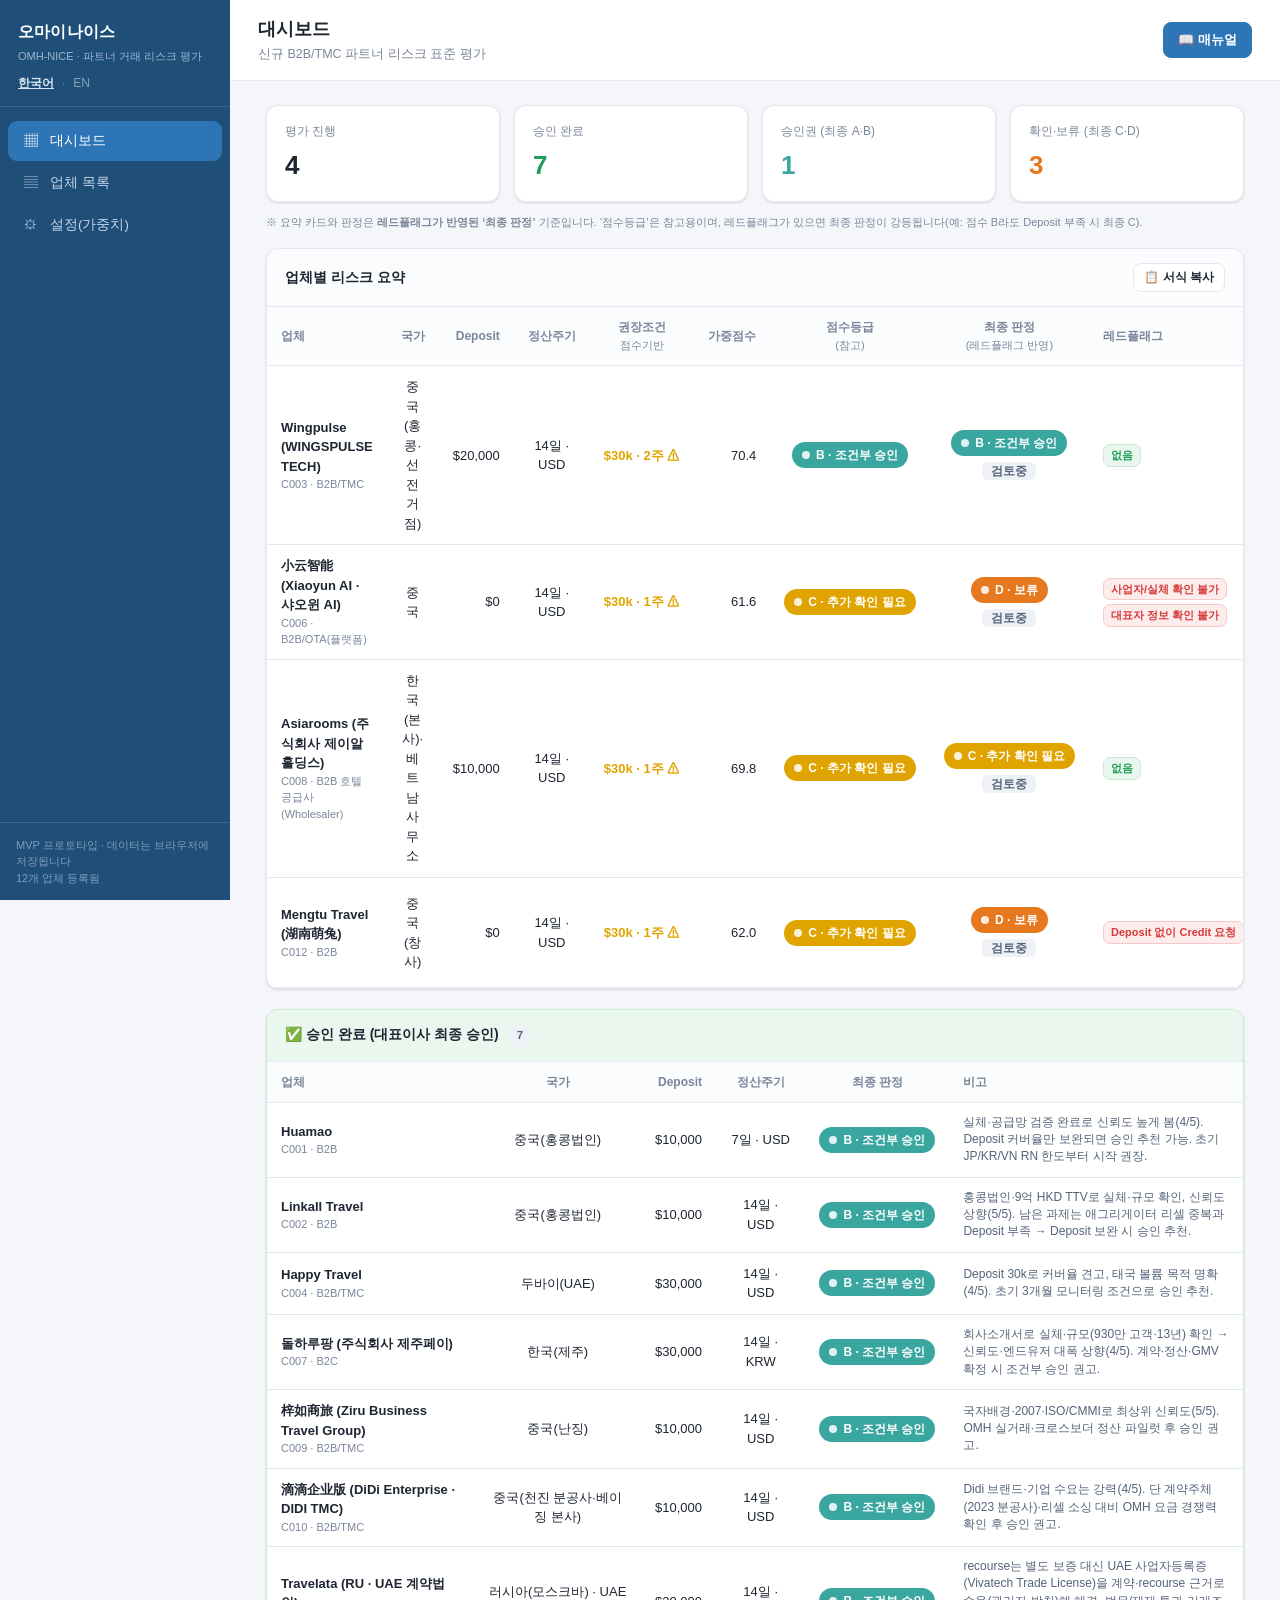
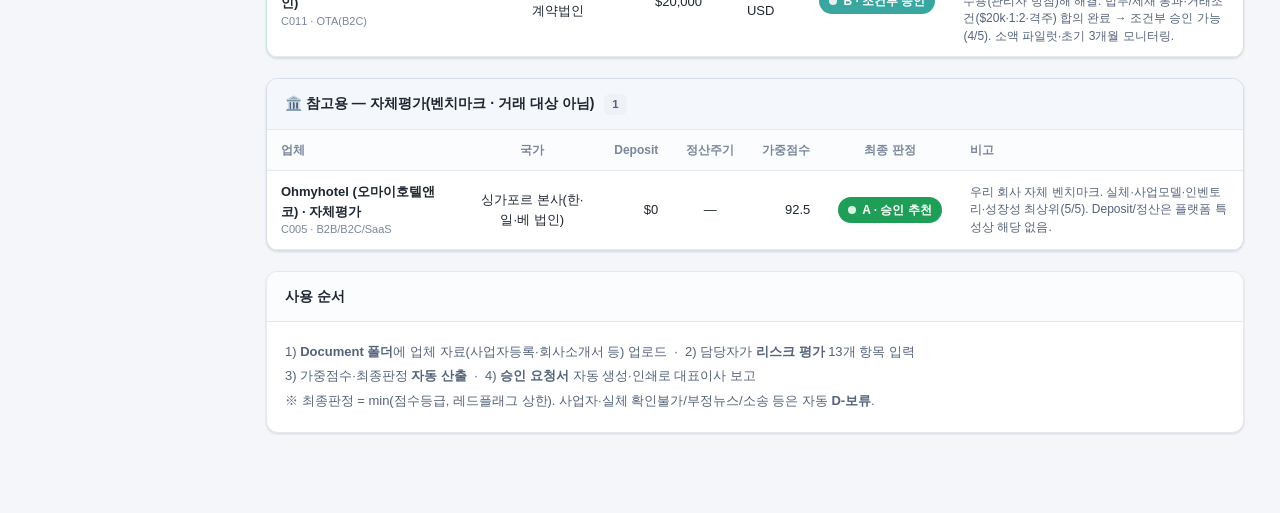
==== commit 4beda558: "Mengtu 승인 철회(대표 미승인) + 오마이호텔 자체평가 참고용 섹션 분리 - Mengtu(C012): creditApproved 제거·status 검토중 복귀 → 무담보 레드" ====
--- a/bundle_artifact.html
+++ b/bundle_artifact.html
@@ -304,7 +304,7 @@
   C:{label:B('추가 확인 필요','Needs further review'), cls:'g-C'}, D:{label:B('보류','On hold'), cls:'g-D'}, E:{label:B('거절 추천','Reject (recommended)'), cls:'g-E'}
 };
 const RANK = {A:0,B:1,C:2,D:3,E:4};
-const STORE_KEY = 'omh_prg_v40';
+const STORE_KEY = 'omh_prg_v41';
 const UNVERIFIED_RE = /확인필요|unverified|tbc|to be confirmed/i;
 
 /* def label/opts helpers */
@@ -606,8 +606,9 @@
 /* ---------- dashboard ---------- */
 function viewDashboard(){
   const all = DATA.companies.map(c=>({c, r:compute(c)}));
+  const benchmark = all.filter(x=>x.c.benchmark);
   const completed = all.filter(x=>x.c.status==='approved' && !x.c.benchmark);
-  const list = all.filter(x=>!(x.c.status==='approved' && !x.c.benchmark));
+  const list = all.filter(x=>!x.c.benchmark && x.c.status!=='approved');
   const approve = list.filter(x=>['A','B'].includes(x.r.finalGrade)).length;
   const hold = list.filter(x=>['C','D'].includes(x.r.finalGrade)).length;
   const cards = `<div class="cards">
@@ -649,8 +650,20 @@
     </tr>`).join('');
   const completedPanel = completed.length ? `<div class="panel" style="border-color:#c6ebd3"><h3 style="background:#eaf7ef">✅ ${LANG==='en'?'Approved / Completed (CEO final approval)':'승인 완료 (대표이사 최종 승인)'} <span class="pill">${completed.length}</span></h3>
     <div class="table-wrap"><table><thead><tr><th>${T('thCompany')}</th><th class="ctr">${T('thCountry')}</th><th class="num">${T('thDeposit')}</th><th class="ctr">${T('thSettle')}</th><th class="ctr">${T('thFinal')}</th><th>${LANG==='en'?'Note':'비고'}</th></tr></thead><tbody>${compRows}</tbody></table></div></div>` : '';
+  const benchRows = benchmark.map(({c,r})=>`
+    <tr data-open="${c.id}">
+      <td><b>${esc(tt(c.name)||T('blank'))}</b><div class="hint">${esc(c.id)} · ${esc(tt(c.businessType)||'-')}</div></td>
+      <td class="ctr">${esc(tt(c.country)||'-')}</td>
+      <td class="num">${fmtUSD(c.deposit)}</td>
+      <td class="ctr">${Number(c.settlementDays)>0?esc(c.settlementDays)+T('dayUnit')+' · '+esc(c.currency):'—'}</td>
+      <td class="num">${r.weighted.toFixed(1)}</td>
+      <td class="ctr">${badge(r.finalGrade)}</td>
+      <td><div class="comment-cell">${esc(tt(c.notes.comment)||'-')}</div></td>
+    </tr>`).join('');
+  const benchmarkPanel = benchmark.length ? `<div class="panel" style="border-color:#d5deea"><h3 style="background:#f4f7fb">🏛️ ${LANG==='en'?'Reference — self-assessment (benchmark, not a trading partner)':'참고용 — 자체평가(벤치마크 · 거래 대상 아님)'} <span class="pill">${benchmark.length}</span></h3>
+    <div class="table-wrap"><table><thead><tr><th>${T('thCompany')}</th><th class="ctr">${T('thCountry')}</th><th class="num">${T('thDeposit')}</th><th class="ctr">${T('thSettle')}</th><th class="num">${T('thWeighted')}</th><th class="ctr">${T('thFinal')}</th><th>${LANG==='en'?'Note':'비고'}</th></tr></thead><tbody>${benchRows}</tbody></table></div></div>` : '';
   const guide = `<div class="panel"><h3>${T('guideTitle')}</h3><div class="body" style="color:#54637a;font-size:13px;line-height:1.9">${T('guideBody')}</div></div>`;
-  return cards + table + completedPanel + guide;
+  return cards + table + completedPanel + benchmarkPanel + guide;
 }
 
 /* ---------- companies list ---------- */
@@ -1236,18 +1249,17 @@
   const c12 = mk({ id:'C012', name:B('Mengtu Travel (湖南萌兔)','Mengtu Travel (Hunan Mengtu)'), country:B('중국(창사)','China (Changsha)'), businessType:'B2B',
     market:B('글로벌 호텔 도매·B2B 유통(Travel Tech)','Global hotel wholesale·B2B distribution (Travel Tech)'), customerType:B('여행사·TMC·OTA(100+)·서브에이전트','Travel agencies·TMCs·OTAs (100+)·sub-agents'),
     website:'http://www.m-tu.com', bizRegNo:B('湖南萌兔旅游科技有限公司 (2014, 창사) · 자본금 200만 CNY · 법정대표 张沽风','Hunan Mengtu Travel Technology Co., Ltd. (2014, Changsha)·Capital CNY 2M·Legal rep Zhang Gufeng'), foundedYear:2014, representative:B('张沽风 (법정대표)','Zhang Gufeng (legal rep)'),
-    contact:'Mengtu Travel', email:'', deposit:0, settlementDays:14, currency:'USD', creditRequired:'Y', creditApproved:'Y', monthlyGMV:0, salesRegion:B('일본·한국·대만·홍콩·태국','Japan·Korea·Taiwan·Hong Kong·Thailand'), products:B('글로벌 호텔 60만+·직계약 3만+','600k+ global hotels·30k+ direct contracts'), apiIntegration:'Y', manualBooking:'N', cancelNoshowRisk:'medium',
-    scores:[4,4,4,3,3,3,4,2,1,4,3,3,4,4], status:'approved',
+    contact:'Mengtu Travel', email:'', deposit:0, settlementDays:14, currency:'USD', creditRequired:'Y', monthlyGMV:0, salesRegion:B('일본·한국·대만·홍콩·태국','Japan·Korea·Taiwan·Hong Kong·Thailand'), products:B('글로벌 호텔 60만+·직계약 3만+','600k+ global hotels·30k+ direct contracts'), apiIntegration:'Y', manualBooking:'N', cancelNoshowRisk:'medium',
+    scores:[4,4,4,3,3,3,4,2,1,4,3,3,4,3], status:'review',
     docs:{bizLicense:'submitted',profile:'submitted',bank:'notSubmitted',contract:'notSubmitted',settleAgree:'notSubmitted',refs:'notSubmitted',financials:'notSubmitted',repId:'notSubmitted'},
     public:{website:'Y',linkedin:'unknown',google:'Y',negNews:'N',lawsuit:'N',tradeRefs:'unknown',domainAge:'unknown',addrExists:'Y',repHistory:'unknown'},
     documents:[{name:B('사업자등록증(营业执照, 湖南萌兔)','Business license (营业执照, Hunan Mengtu)'),file:'湖南萌兔旅游科技有限公司 Hunan Mengtu Travel Technology Co., Ltd..pdf'},{name:B('회사소개서(25p)','Company profile (25p)'),file:'Mengtu Travel Profile.pdf'}],
     notes:{expect:B('중국 창사 소재 B2B 글로벌 호텔 도매·유통사 Mengtu(湖南萌兔, 2014). 60만+ 호텔·3만+ 직계약, 자체 IT팀·API 실시간 재고·즉시확정. 100+ 여행사·TMC·OTA 연결. 일본 일 600~800건 예약, 평균 3박. 소스마켓 중국 40%·글로벌 60%(유럽/미국). Top 목적지 JP·KR·TW·HK·TH → OMH 아시아 호텔의 신규 중화권/글로벌 수요 채널. 2016 매출 1.4억 CNY.','B2B global hotel wholesaler/distributor Mengtu (Hunan Mengtu, 2014, Changsha). 600k+ hotels·30k+ direct contracts, in-house IT·API real-time inventory·instant confirmation. Connected to 100+ agencies·TMCs·OTAs. Japan 600-800 bookings/day, avg 3 nights. Source market China 40%·global 60% (Europe/USA). Top JP·KR·TW·HK·TH → new Greater-China/global demand channel for OMH Asia hotels. 2016 revenue CNY 140M.'),
-      check:B('★거래조건: no deposit·USD·격주(후불). Deposit 0 후불 = 무담보 신용 노출이나, 중국 OTA로서 ★대표님 무담보 진행 승인(2026-08-13) → 무담보 예외 수용. 업력 11년·구체적 일 예약량(JP 600~800/day, 평균 3박)이 실사업을 뒷받침. 다만 리스크 성격상 안전장치 필수: 초기 낮은 신용한도·건별/주간 모니터링·미결제 시 즉시 정지. 제출 재무는 2016년 기준(구)이라 최신 재무·은행정보·계약서·대표 신분확인은 후속 보완 권고.','★Terms: no deposit·USD·biweekly (postpay). Zero-deposit postpay = uncovered credit, but as a China OTA the ★CEO approved proceeding without deposit (2026-08-13) → exception accepted. 11-yr history·concrete daily volume (JP 600-800/day, avg 3 nights) back real operations. Given the risk nature, safeguards are essential: low initial credit limit·per-booking/weekly monitoring·immediate suspension on non-payment. Financials are from 2016 (old) → recent financials·bank details·contract·rep ID recommended as follow-up.'),
-      opinion:B('실사업 정황(60만 호텔·3만 직계약·JP 600~800/day) 긍정적. 무담보 신용 노출은 남으나 대표님 무담보 진행 승인(중국 OTA)으로 예외 수용 → 조건부 승인(B). 운영 조건: ①초기 낮은 신용한도·주간 모니터링·미결제 시 즉시 정지 ②소액 파일럿 후 단계적 한도 확대 ③최신 재무·은행정보·계약서·대표 신분확인 후속 보완.','Real-operation signals (600k hotels·30k direct·JP 600-800/day) are positive. Uncovered credit remains, but the CEO approved proceeding without deposit (China OTA) → exception accepted → conditional approval (B). Operating conditions: (1) low initial credit limit·weekly monitoring·immediate suspension on non-payment, (2) small pilot then staged limit increases, (3) follow up on recent financials·bank details·contract·rep ID.'),
-      comment:B('무담보 신용 노출은 리스크이나 대표님 무담보 진행 승인(중국 OTA)으로 예외 수용 → 조건부 승인. 초기 낮은 한도·모니터링·미결제 즉시 정지 전제(4/5).','Uncovered credit is a risk, but the CEO approved proceeding without deposit (China OTA) → exception accepted → conditional approval. Premised on low initial limit·monitoring·immediate suspension on non-payment (4/5).')},
+      check:B('★거래조건 요청: no deposit·USD·격주(후불). Deposit 0 상태의 후불 = 무담보 신용 노출 → 레드플래그(D 캡). 업력 11년·구체적 일 예약량(JP 600~800/day, 평균 3박)은 실사업을 시사하나, 제출 재무는 2016년 기준(구), 은행정보·계약서·최신 재무·대표 신분확인 미제출, 자본금 200만 CNY(~$28k) 소규모. 정책상 <70점 구간 권장 Deposit $30k/1주 대비 큰 간극. ★대표 승인 미확정.','★Requested terms: no deposit·USD·biweekly (postpay). Postpay with zero deposit = uncovered credit exposure → red flag (D cap). 11-yr history·concrete daily volume (JP 600-800/day, avg 3 nights) suggest real operations, but submitted financials are from 2016 (old); bank details·contract·recent financials·rep ID not submitted; capital CNY 2M (~$28k) is small. Large gap vs policy (<70 band recommends $30k deposit·1wk). ★CEO approval not yet granted.'),
+      opinion:B('실사업 정황(60만 호텔·3만 직계약·JP 600~800/day)은 긍정적이나, Deposit 0 + 격주 후불은 무담보 신용 노출로 D 캡(레드플래그). 조건: ①Deposit 예치(정책 권장 $30k·1주) 또는 선입금(prepaid)로 무담보 노출 제거, 또는 대표 무담보 예외 승인 ②최신 재무·은행정보·계약서·대표 신분확인 ③초기 소액 파일럿·낮은 한도. 조건 충족 시 재평가.','Real-operation signals (600k hotels·30k direct·JP 600-800/day) are positive, but zero deposit + biweekly postpay = uncovered credit → D cap (red flag). Conditions: (1) post deposit (policy $30k·1wk) or switch to prepaid to remove uncovered exposure, or a CEO no-deposit exception, (2) recent financials·bank details·contract·rep ID, (3) small initial pilot·low limit. Re-assess once met.'),
+      comment:B('회사 실체·볼륨은 준수하나 no deposit·격주 후불 요청이 무담보 신용 노출 → D(레드플래그). Deposit 예치·선입금 전환 또는 대표 무담보 예외 승인·최신 재무 검증이 선결(3/5).','Entity·volume are decent, but the no-deposit·biweekly postpay ask creates uncovered credit → D (red flag). Posting a deposit·switching to prepaid or a CEO no-deposit exception·verifying recent financials are prerequisites (3/5).')},
     history:[{stage:'sales',reviewer:'Global Sales',decision:'proceed',comment:B('신규 B2B 호텔 도매 파트너 후보 Mengtu(湖南萌兔, 2014, 창사). 60만 호텔·3만 직계약·JP 600~800/day·평균 3박. 요청조건 no deposit·USD·격주.','New B2B hotel-wholesale partner candidate Mengtu (Hunan Mengtu, 2014, Changsha). 600k hotels·30k direct·JP 600-800/day·avg 3 nights. Requested terms: no deposit·USD·biweekly.'),date:'2026-08-13'},
-      {stage:'finance',reviewer:'Global OPs',decision:'hold',comment:B('no deposit + 격주 후불 = 무담보 신용 노출(레드플래그) → Deposit 예치 또는 선입금 필요. 재무는 2016년 기준·은행/계약서 미제출. 정책 권장 $30k·1주 대비 간극.','No deposit + biweekly postpay = uncovered credit (red flag) → require a deposit or prepaid. Financials are from 2016; bank/contract not submitted. Gap vs policy $30k·1wk.'),date:'2026-08-13'},
-      {stage:'ceo',reviewer:'대표',decision:'conditional',comment:B('중국 OTA로 Deposit 없이 진행 승인 — 무담보 신용 노출 예외 수용. 전제: 초기 낮은 신용한도·주간 모니터링·미결제 시 즉시 정지, 최신 재무·은행정보·계약서 후속 보완. 62.0 C → 조건부 승인.','Approved to proceed as a China OTA without deposit — uncovered-credit exception accepted. Premise: low initial credit limit·weekly monitoring·immediate suspension on non-payment, follow up on recent financials·bank·contract. 62.0 C → conditional approval.'),date:'2026-08-13'}] });
+      {stage:'finance',reviewer:'Global OPs',decision:'hold',comment:B('no deposit + 격주 후불 = 무담보 신용 노출(레드플래그) → Deposit 예치·선입금 전환 또는 대표 무담보 예외 승인 필요. 재무는 2016년 기준·은행/계약서 미제출. 정책 권장 $30k·1주 대비 간극. 현재 대표 승인 미확정 → 보류.','No deposit + biweekly postpay = uncovered credit (red flag) → require a deposit·prepaid or a CEO no-deposit exception. Financials are from 2016; bank/contract not submitted. Gap vs policy $30k·1wk. CEO approval not yet granted → on hold.'),date:'2026-08-13'}] });
   return [c1,c2,c3,c4,c5,c6,c7,c8,c9,c10,c11,c12];
 }
 
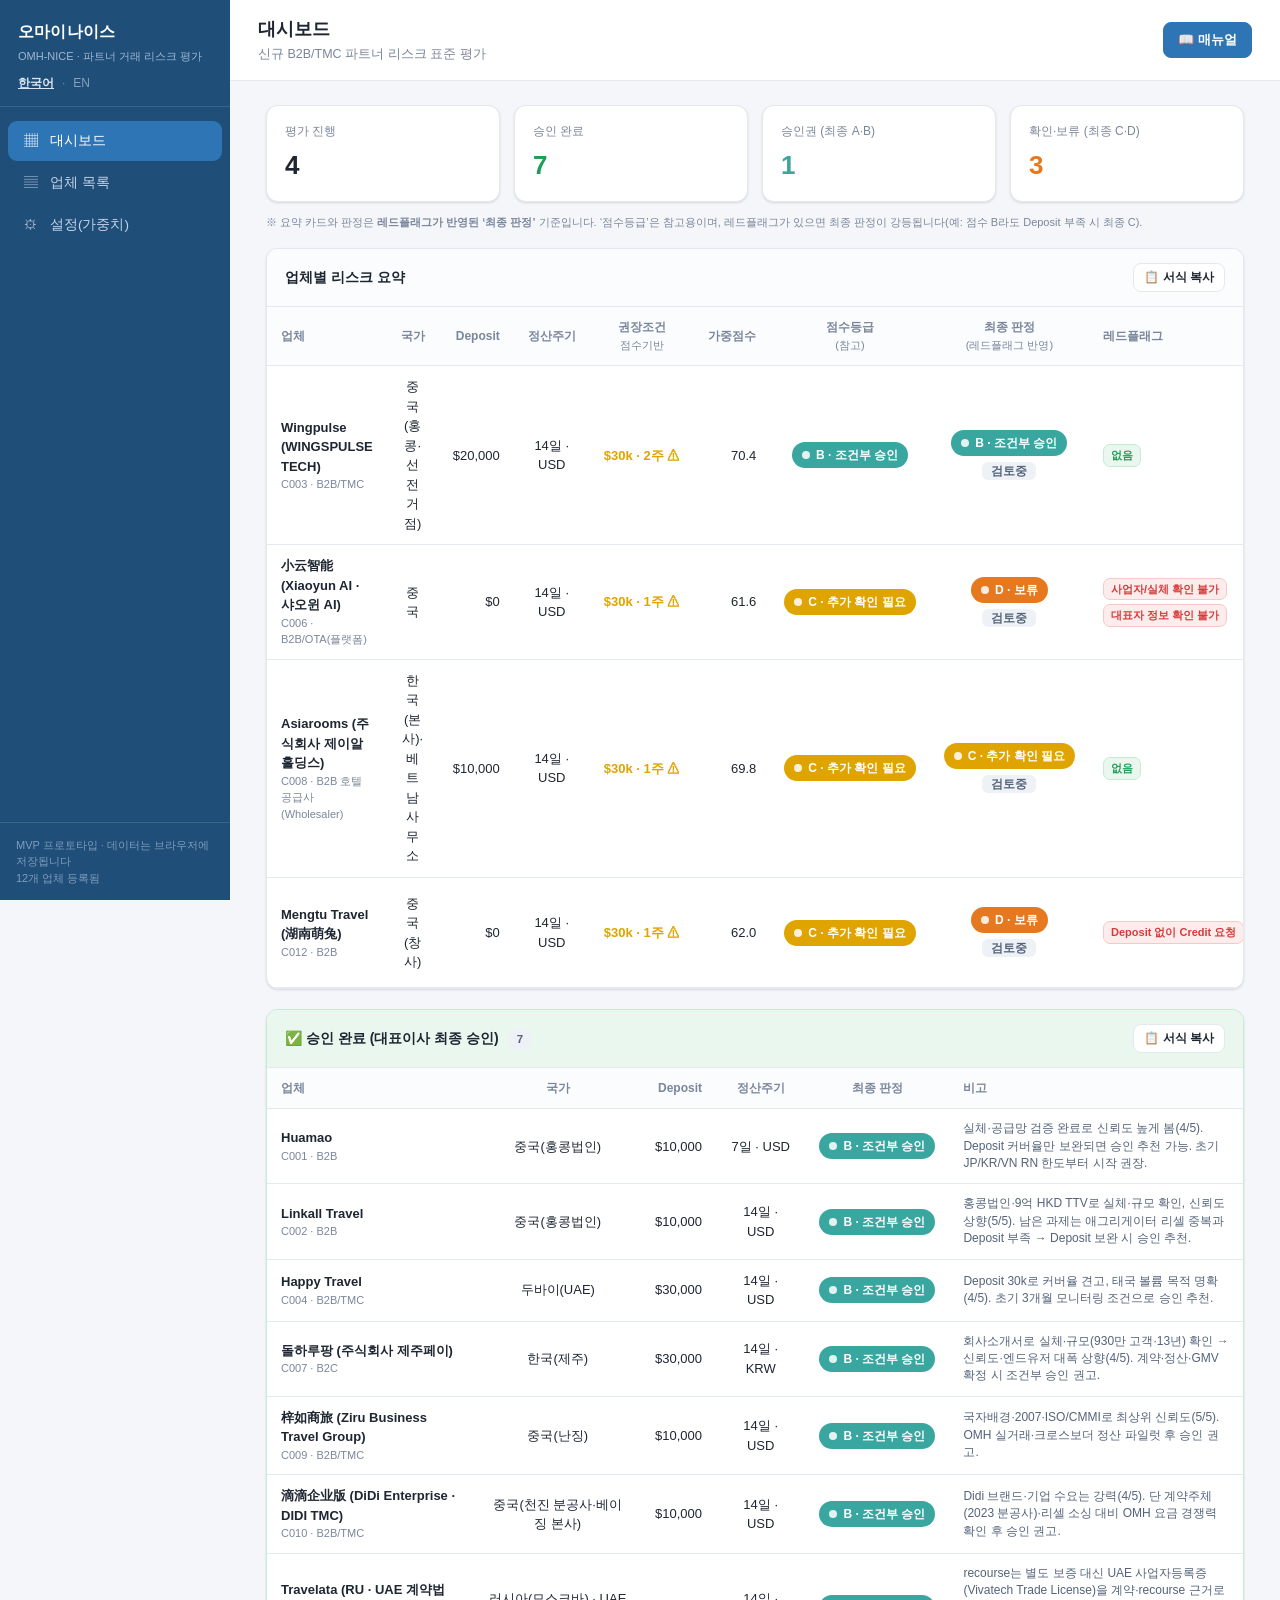
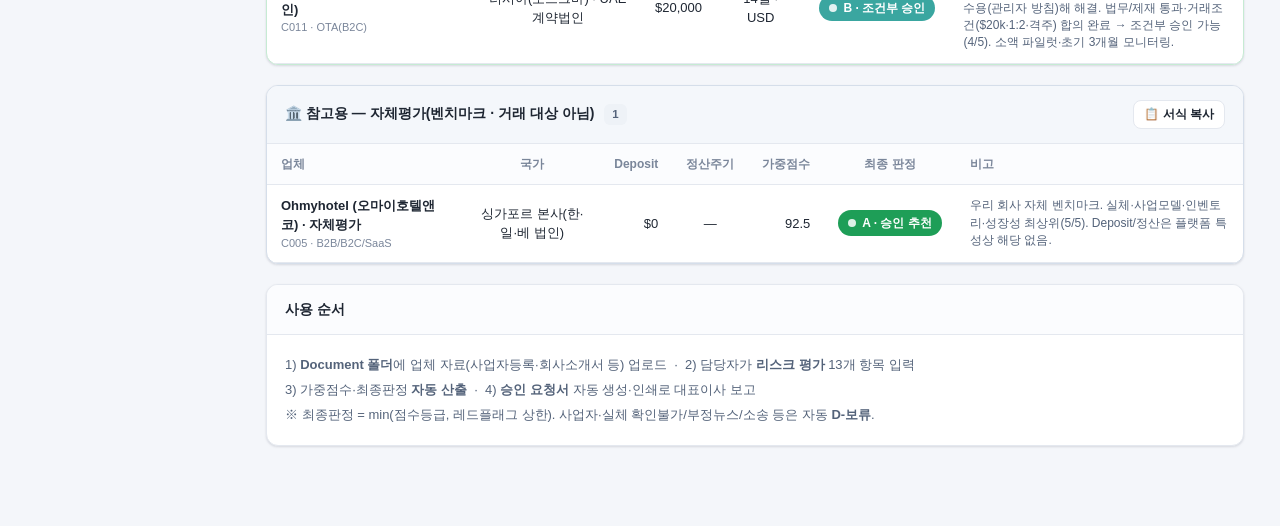
==== commit 3766b96f: "서식복사를 섹션별로 분리 — 클릭한 박스만 복사 - copySummary(section): 평가진행/승인완료/참고용(자체평가) 섹션별로 해당 업체만 복사 - 세 패널 헤더에 각각 " ====
--- a/bundle_artifact.html
+++ b/bundle_artifact.html
@@ -633,7 +633,7 @@
       <td class="ctr" style="white-space:nowrap">${esc(c.roomTypeCode)||'-'}</td>
       <td class="ctr" style="white-space:nowrap">${esc(c.ratePlanCode)||'-'}</td>
     </tr>`).join('');
-  const table = list.length ? `<div class="panel"><h3 style="display:flex;align-items:center;justify-content:space-between;gap:12px">${T('summaryTitle')} <button class="btn sm" data-act="copysummary">${T('copyFormatted')}</button></h3>
+  const table = list.length ? `<div class="panel"><h3 style="display:flex;align-items:center;justify-content:space-between;gap:12px">${T('summaryTitle')} <button class="btn sm" data-act="copysummary:active">${T('copyFormatted')}</button></h3>
     <div class="table-wrap"><table><thead><tr>
       <th>${T('thCompany')}</th><th class="ctr">${T('thCountry')}</th><th class="num">${T('thDeposit')}</th><th class="ctr">${T('thSettle')}</th><th class="ctr">${LANG==='en'?'Rec. terms':'권장조건'}<br><span class="hint" style="font-weight:400">${LANG==='en'?'by score':'점수기반'}</span></th>
       <th class="num">${T('thWeighted')}</th><th class="ctr">${T('thScoreGrade')}<br><span class="hint" style="font-weight:400">${T('thScoreGradeSub')}</span></th><th class="ctr">${T('thFinal')}<br><span class="hint" style="font-weight:400">${T('thFinalSub')}</span></th><th>${T('thFlags')}</th><th>${T('thComment')}<br><span class="hint" style="font-weight:400">${T('thCommentSub')}</span></th><th class="ctr">${LANG==='en'?'Room type code':'룸타입코드'}</th><th class="ctr">${LANG==='en'?'Rate plan code':'레이트플랜코드'}</th>
@@ -648,7 +648,7 @@
       <td class="ctr">${badge(r.finalGrade)}</td>
       <td><div class="comment-cell">${esc(tt(c.notes.comment)||'-')}</div></td>
     </tr>`).join('');
-  const completedPanel = completed.length ? `<div class="panel" style="border-color:#c6ebd3"><h3 style="background:#eaf7ef">✅ ${LANG==='en'?'Approved / Completed (CEO final approval)':'승인 완료 (대표이사 최종 승인)'} <span class="pill">${completed.length}</span></h3>
+  const completedPanel = completed.length ? `<div class="panel" style="border-color:#c6ebd3"><h3 style="background:#eaf7ef;display:flex;align-items:center;justify-content:space-between;gap:12px"><span>✅ ${LANG==='en'?'Approved / Completed (CEO final approval)':'승인 완료 (대표이사 최종 승인)'} <span class="pill">${completed.length}</span></span> <button class="btn sm" data-act="copysummary:completed">${T('copyFormatted')}</button></h3>
     <div class="table-wrap"><table><thead><tr><th>${T('thCompany')}</th><th class="ctr">${T('thCountry')}</th><th class="num">${T('thDeposit')}</th><th class="ctr">${T('thSettle')}</th><th class="ctr">${T('thFinal')}</th><th>${LANG==='en'?'Note':'비고'}</th></tr></thead><tbody>${compRows}</tbody></table></div></div>` : '';
   const benchRows = benchmark.map(({c,r})=>`
     <tr data-open="${c.id}">
@@ -660,7 +660,7 @@
       <td class="ctr">${badge(r.finalGrade)}</td>
       <td><div class="comment-cell">${esc(tt(c.notes.comment)||'-')}</div></td>
     </tr>`).join('');
-  const benchmarkPanel = benchmark.length ? `<div class="panel" style="border-color:#d5deea"><h3 style="background:#f4f7fb">🏛️ ${LANG==='en'?'Reference — self-assessment (benchmark, not a trading partner)':'참고용 — 자체평가(벤치마크 · 거래 대상 아님)'} <span class="pill">${benchmark.length}</span></h3>
+  const benchmarkPanel = benchmark.length ? `<div class="panel" style="border-color:#d5deea"><h3 style="background:#f4f7fb;display:flex;align-items:center;justify-content:space-between;gap:12px"><span>🏛️ ${LANG==='en'?'Reference — self-assessment (benchmark, not a trading partner)':'참고용 — 자체평가(벤치마크 · 거래 대상 아님)'} <span class="pill">${benchmark.length}</span></span> <button class="btn sm" data-act="copysummary:benchmark">${T('copyFormatted')}</button></h3>
     <div class="table-wrap"><table><thead><tr><th>${T('thCompany')}</th><th class="ctr">${T('thCountry')}</th><th class="num">${T('thDeposit')}</th><th class="ctr">${T('thSettle')}</th><th class="num">${T('thWeighted')}</th><th class="ctr">${T('thFinal')}</th><th>${LANG==='en'?'Note':'비고'}</th></tr></thead><tbody>${benchRows}</tbody></table></div></div>` : '';
   const guide = `<div class="panel"><h3>${T('guideTitle')}</h3><div class="body" style="color:#54637a;font-size:13px;line-height:1.9">${T('guideBody')}</div></div>`;
   return cards + table + completedPanel + benchmarkPanel + guide;
@@ -907,7 +907,7 @@
   else if(a==='print'){ window.print(); }
   else if(a==='copyreport'){ copyReport(); }
   else if(a==='addhist'){ addHist(); }
-  else if(a==='copysummary'){ copySummary(); }
+  else if(a==='copysummary' || a.indexOf('copysummary:')===0){ copySummary(a.split(':')[1]||'active'); }
 }
 
 /* content-level delegation (inputs, tabs, row open) */
@@ -998,7 +998,19 @@
 }
 
 /* ---------- summary table copy (formatted HTML + TSV) ---------- */
-function copySummary(){
+function sectionCompanies(section){
+  const all = DATA.companies;
+  if(section==='completed') return all.filter(c=>c.status==='approved' && !c.benchmark);
+  if(section==='benchmark') return all.filter(c=>c.benchmark);
+  if(section==='active') return all.filter(c=>!c.benchmark && c.status!=='approved');
+  return all; // 'all' or undefined → 전체
+}
+function sectionLabel(section){
+  if(LANG==='en') return section==='completed'?'approved/completed':section==='benchmark'?'reference (self-assessment)':section==='active'?'in-review partner':'partner';
+  return section==='completed'?'승인 완료':section==='benchmark'?'참고용(자체평가)':section==='active'?'평가 진행 업체':'업체';
+}
+function copySummary(section){
+  const comps = sectionCompanies(section);
   const clean = s => String(s==null?'':s).replace(/[\t\r\n]+/g,' ').trim();
   const cols = LANG==='en'
     ? ['Company','Country','Deposit(USD)','Settlement','Rec. terms','Weighted score','Score grade','Final verdict','Red flags','Reviewer comment(score)','Room type code','Rate plan code']
@@ -1008,7 +1020,7 @@
   const badgeC = g => `<span style="display:inline-block;background:${gradeColor(g)};color:#fff;padding:2px 8px;border-radius:10px;font-weight:700;font-size:11px;white-space:nowrap">${g}·${esc(tt(GRADE_META[g].label))}</span>`;
   let html = `<table style="border-collapse:collapse;font-family:'Malgun Gothic',Arial,sans-serif;font-size:12px;color:#1e2632"><thead><tr>${cols.map(th).join('')}</tr></thead><tbody>`;
   const tlines = [cols.join('\t')];
-  DATA.companies.forEach(c=>{
+  comps.forEach(c=>{
     const r = compute(c);
     const recTerm = '$'+(r.recDeposit/1000)+'k · '+weekLabel(r.recDays)+(r.termsMismatch?' ⚠':'');
     const flags = r.allFlags.length? r.allFlags.join('; '):T('none');
@@ -1031,9 +1043,10 @@
       r.finalGrade+'-'+tt(GRADE_META[r.finalGrade].label), flags, '('+c.scores[13]+'/5) '+(tt(c.notes.comment)||''), (c.roomTypeCode||'-'), (c.ratePlanCode||'-')].map(clean).join('\t'));
   });
   html += '</tbody></table>';
+  if(!comps.length){ alert(LANG==='en'?'No rows to copy in this section.':'이 섹션에 복사할 항목이 없습니다.'); return; }
   const okMsg = LANG==='en'
-    ? (DATA.companies.length+' partner risk summaries copied with formatting. Paste into email · Word · Excel.')
-    : (DATA.companies.length+'개 업체 리스크 요약이 서식 포함으로 복사되었습니다. 메일·Word·Excel에 붙여넣기 하세요.');
+    ? (comps.length+' '+sectionLabel(section)+' risk summaries copied with formatting. Paste into email · Word · Excel.')
+    : ('['+sectionLabel(section)+'] '+comps.length+'개 업체 리스크 요약이 서식 포함으로 복사되었습니다. 메일·Word·Excel에 붙여넣기 하세요.');
   copyRich(html, tlines.join('\n'), okMsg);
 }
 
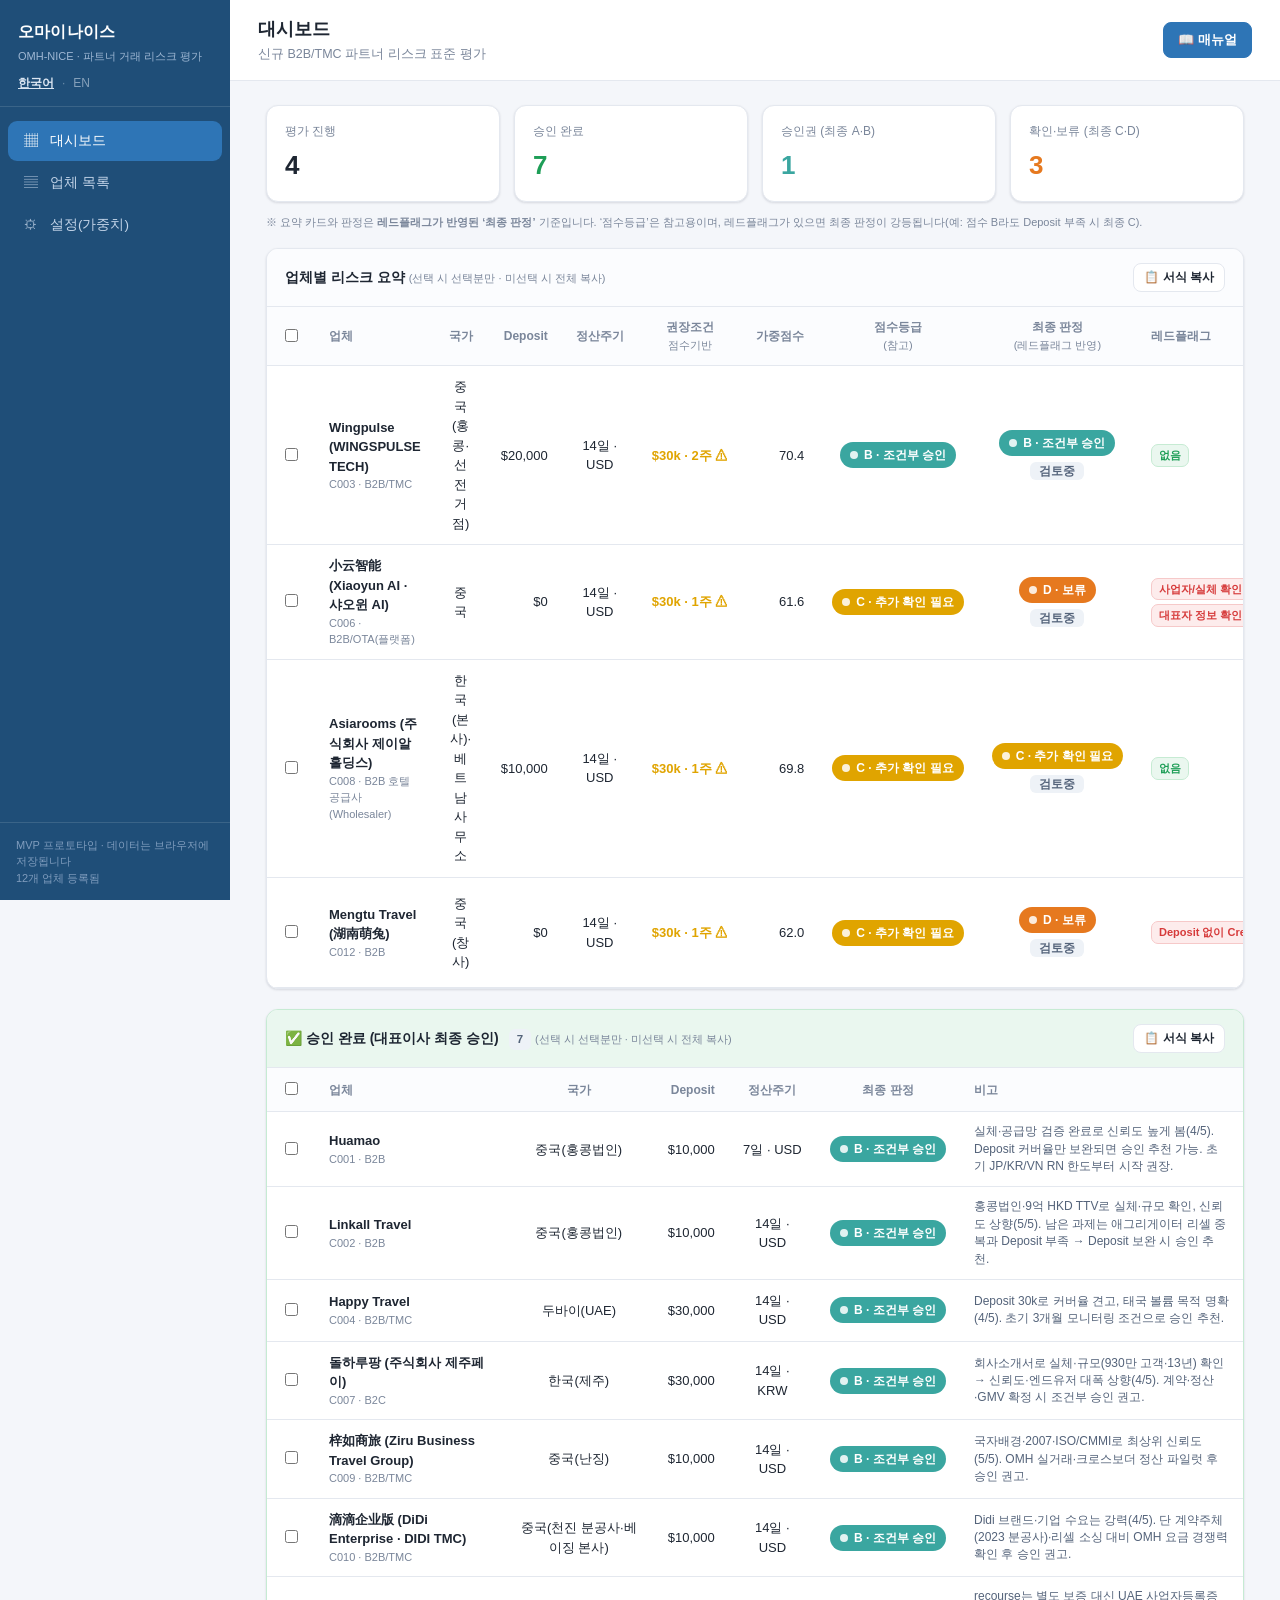
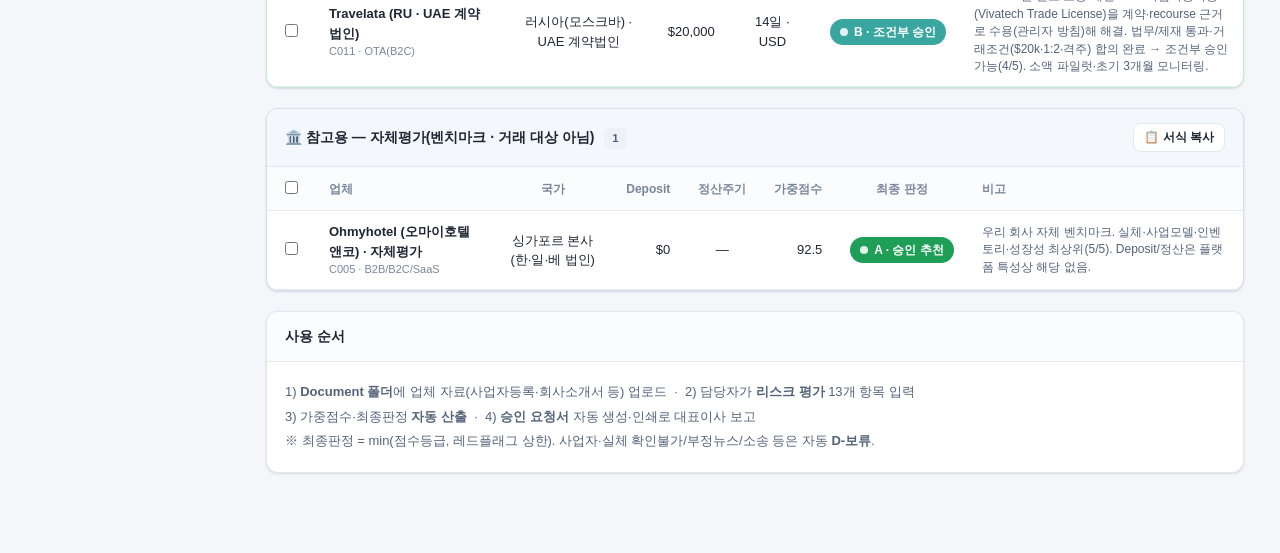
==== commit 6083f8fd: "룸타입/레이트플랜 코드 컬럼 삭제 + 서식복사 행 선택 기능 - 대시보드 요약표·서식복사·업체 상세폼에서 룸타입코드·레이트플랜코드 제거 - 각 섹션 표에 업체별 체크박스 + 전체선" ====
--- a/bundle_artifact.html
+++ b/bundle_artifact.html
@@ -325,7 +325,7 @@
     back:'← 목록', blank:'(미입력)', none:'없음', noCompanies:'등록된 업체가 없습니다.',
     cardTotal:'전체 업체', cardApprove:'승인권 (최종 A·B)', cardHold:'확인·보류 (최종 C·D)', cardReject:'거절 추천 (최종 E)',
     dashHint:'※ 요약 카드와 판정은 <b>레드플래그가 반영된 ‘최종 판정’</b> 기준입니다. ‘점수등급’은 참고용이며, 레드플래그가 있으면 최종 판정이 강등됩니다(예: 점수 B라도 Deposit 부족 시 최종 C).',
-    summaryTitle:'업체별 리스크 요약', copyFormatted:'📋 서식 복사',
+    summaryTitle:'업체별 리스크 요약', copyFormatted:'📋 서식 복사', copyScopeHint:'(선택 시 선택분만 · 미선택 시 전체 복사)', selectAll:'전체 선택',
     manual:'매뉴얼', manualTitle:'오마이나이스 사용 매뉴얼',
     thCompany:'업체', thCountry:'국가', thDeposit:'Deposit', thSettle:'정산주기', dayUnit:'일', thCoverage:'커버율', thWeighted:'가중점수',
     thScoreGrade:'점수등급', thScoreGradeSub:'(참고)', thFinal:'최종 판정', thFinalSub:'(레드플래그 반영)',
@@ -386,7 +386,7 @@
     back:'← List', blank:'(blank)', none:'None', noCompanies:'No companies registered.',
     cardTotal:'Total companies', cardApprove:'Approval tier (final A·B)', cardHold:'Review·hold (final C·D)', cardReject:'Reject (final E)',
     dashHint:'※ Summary cards and verdicts use the <b>final verdict (with red flags applied)</b>. The score grade is for reference; any red flag downgrades the final verdict (e.g., score B but insufficient deposit → final C).',
-    summaryTitle:'Partner risk summary', copyFormatted:'📋 Copy formatted',
+    summaryTitle:'Partner risk summary', copyFormatted:'📋 Copy formatted', copyScopeHint:'(checked → selected only · none → all)', selectAll:'Select all',
     manual:'Manual', manualTitle:'OMH-NICE User Manual',
     thCompany:'Company', thCountry:'Country', thDeposit:'Deposit', thSettle:'Settlement', dayUnit:'d', thCoverage:'Coverage', thWeighted:'Weighted score',
     thScoreGrade:'Score grade', thScoreGradeSub:'(reference)', thFinal:'Final verdict', thFinalSub:'(red flags applied)',
@@ -620,6 +620,7 @@
   <p class="hint" style="margin:-10px 0 18px">${T('dashHint')}</p>`;
   const rows = list.map(({c,r})=>`
     <tr data-open="${c.id}">
+      <td class="ctr selcell no-print"><input type="checkbox" class="rowsel" data-selid="${c.id}"></td>
       <td><b>${esc(tt(c.name)||T('blank'))}</b><div class="hint">${esc(c.id)} · ${esc(tt(c.businessType)||'-')}</div></td>
       <td class="ctr">${esc(tt(c.country)||'-')}</td>
       <td class="num">${fmtUSD(c.deposit)}</td>
@@ -630,17 +631,17 @@
       <td class="ctr">${badge(r.finalGrade)}<div style="margin-top:5px"><span class="status-chip">${esc(defLabel(STATUS_DEFS,c.status)||'-')}</span></div></td>
       <td><div class="flaglist">${r.allFlags.length? r.allFlags.map(f=>`<span class="flag">${esc(f)}</span>`).join('') : `<span class="flag ok">${T('none')}</span>`}</div></td>
       <td><div class="comment-cell"><span class="cscore">${esc(c.scores[13])}/5</span> ${esc(tt(c.notes.comment)||'-')}</div></td>
-      <td class="ctr" style="white-space:nowrap">${esc(c.roomTypeCode)||'-'}</td>
-      <td class="ctr" style="white-space:nowrap">${esc(c.ratePlanCode)||'-'}</td>
     </tr>`).join('');
-  const table = list.length ? `<div class="panel"><h3 style="display:flex;align-items:center;justify-content:space-between;gap:12px">${T('summaryTitle')} <button class="btn sm" data-act="copysummary:active">${T('copyFormatted')}</button></h3>
+  const table = list.length ? `<div class="panel"><h3 style="display:flex;align-items:center;justify-content:space-between;gap:12px"><span>${T('summaryTitle')} <span class="hint" style="font-weight:400">${T('copyScopeHint')}</span></span> <button class="btn sm" data-act="copysummary:active">${T('copyFormatted')}</button></h3>
     <div class="table-wrap"><table><thead><tr>
+      <th class="ctr no-print"><input type="checkbox" data-selall title="${T('selectAll')}"></th>
       <th>${T('thCompany')}</th><th class="ctr">${T('thCountry')}</th><th class="num">${T('thDeposit')}</th><th class="ctr">${T('thSettle')}</th><th class="ctr">${LANG==='en'?'Rec. terms':'권장조건'}<br><span class="hint" style="font-weight:400">${LANG==='en'?'by score':'점수기반'}</span></th>
-      <th class="num">${T('thWeighted')}</th><th class="ctr">${T('thScoreGrade')}<br><span class="hint" style="font-weight:400">${T('thScoreGradeSub')}</span></th><th class="ctr">${T('thFinal')}<br><span class="hint" style="font-weight:400">${T('thFinalSub')}</span></th><th>${T('thFlags')}</th><th>${T('thComment')}<br><span class="hint" style="font-weight:400">${T('thCommentSub')}</span></th><th class="ctr">${LANG==='en'?'Room type code':'룸타입코드'}</th><th class="ctr">${LANG==='en'?'Rate plan code':'레이트플랜코드'}</th>
+      <th class="num">${T('thWeighted')}</th><th class="ctr">${T('thScoreGrade')}<br><span class="hint" style="font-weight:400">${T('thScoreGradeSub')}</span></th><th class="ctr">${T('thFinal')}<br><span class="hint" style="font-weight:400">${T('thFinalSub')}</span></th><th>${T('thFlags')}</th><th>${T('thComment')}<br><span class="hint" style="font-weight:400">${T('thCommentSub')}</span></th>
     </tr></thead><tbody>${rows}</tbody></table></div></div>`
     : `<div class="panel"><div class="empty">${T('noCompanies')}</div></div>`;
   const compRows = completed.map(({c,r})=>`
     <tr data-open="${c.id}">
+      <td class="ctr selcell no-print"><input type="checkbox" class="rowsel" data-selid="${c.id}"></td>
       <td><b>${esc(tt(c.name)||T('blank'))}</b><div class="hint">${esc(c.id)} · ${esc(tt(c.businessType)||'-')}</div></td>
       <td class="ctr">${esc(tt(c.country)||'-')}</td>
       <td class="num">${fmtUSD(c.deposit)}</td>
@@ -648,10 +649,11 @@
       <td class="ctr">${badge(r.finalGrade)}</td>
       <td><div class="comment-cell">${esc(tt(c.notes.comment)||'-')}</div></td>
     </tr>`).join('');
-  const completedPanel = completed.length ? `<div class="panel" style="border-color:#c6ebd3"><h3 style="background:#eaf7ef;display:flex;align-items:center;justify-content:space-between;gap:12px"><span>✅ ${LANG==='en'?'Approved / Completed (CEO final approval)':'승인 완료 (대표이사 최종 승인)'} <span class="pill">${completed.length}</span></span> <button class="btn sm" data-act="copysummary:completed">${T('copyFormatted')}</button></h3>
-    <div class="table-wrap"><table><thead><tr><th>${T('thCompany')}</th><th class="ctr">${T('thCountry')}</th><th class="num">${T('thDeposit')}</th><th class="ctr">${T('thSettle')}</th><th class="ctr">${T('thFinal')}</th><th>${LANG==='en'?'Note':'비고'}</th></tr></thead><tbody>${compRows}</tbody></table></div></div>` : '';
+  const completedPanel = completed.length ? `<div class="panel" style="border-color:#c6ebd3"><h3 style="background:#eaf7ef;display:flex;align-items:center;justify-content:space-between;gap:12px"><span>✅ ${LANG==='en'?'Approved / Completed (CEO final approval)':'승인 완료 (대표이사 최종 승인)'} <span class="pill">${completed.length}</span> <span class="hint" style="font-weight:400">${T('copyScopeHint')}</span></span> <button class="btn sm" data-act="copysummary:completed">${T('copyFormatted')}</button></h3>
+    <div class="table-wrap"><table><thead><tr><th class="ctr no-print"><input type="checkbox" data-selall title="${T('selectAll')}"></th><th>${T('thCompany')}</th><th class="ctr">${T('thCountry')}</th><th class="num">${T('thDeposit')}</th><th class="ctr">${T('thSettle')}</th><th class="ctr">${T('thFinal')}</th><th>${LANG==='en'?'Note':'비고'}</th></tr></thead><tbody>${compRows}</tbody></table></div></div>` : '';
   const benchRows = benchmark.map(({c,r})=>`
     <tr data-open="${c.id}">
+      <td class="ctr selcell no-print"><input type="checkbox" class="rowsel" data-selid="${c.id}"></td>
       <td><b>${esc(tt(c.name)||T('blank'))}</b><div class="hint">${esc(c.id)} · ${esc(tt(c.businessType)||'-')}</div></td>
       <td class="ctr">${esc(tt(c.country)||'-')}</td>
       <td class="num">${fmtUSD(c.deposit)}</td>
@@ -661,7 +663,7 @@
       <td><div class="comment-cell">${esc(tt(c.notes.comment)||'-')}</div></td>
     </tr>`).join('');
   const benchmarkPanel = benchmark.length ? `<div class="panel" style="border-color:#d5deea"><h3 style="background:#f4f7fb;display:flex;align-items:center;justify-content:space-between;gap:12px"><span>🏛️ ${LANG==='en'?'Reference — self-assessment (benchmark, not a trading partner)':'참고용 — 자체평가(벤치마크 · 거래 대상 아님)'} <span class="pill">${benchmark.length}</span></span> <button class="btn sm" data-act="copysummary:benchmark">${T('copyFormatted')}</button></h3>
-    <div class="table-wrap"><table><thead><tr><th>${T('thCompany')}</th><th class="ctr">${T('thCountry')}</th><th class="num">${T('thDeposit')}</th><th class="ctr">${T('thSettle')}</th><th class="num">${T('thWeighted')}</th><th class="ctr">${T('thFinal')}</th><th>${LANG==='en'?'Note':'비고'}</th></tr></thead><tbody>${benchRows}</tbody></table></div></div>` : '';
+    <div class="table-wrap"><table><thead><tr><th class="ctr no-print"><input type="checkbox" data-selall title="${T('selectAll')}"></th><th>${T('thCompany')}</th><th class="ctr">${T('thCountry')}</th><th class="num">${T('thDeposit')}</th><th class="ctr">${T('thSettle')}</th><th class="num">${T('thWeighted')}</th><th class="ctr">${T('thFinal')}</th><th>${LANG==='en'?'Note':'비고'}</th></tr></thead><tbody>${benchRows}</tbody></table></div></div>` : '';
   const guide = `<div class="panel"><h3>${T('guideTitle')}</h3><div class="body" style="color:#54637a;font-size:13px;line-height:1.9">${T('guideBody')}</div></div>`;
   return cards + table + completedPanel + benchmarkPanel + guide;
 }
@@ -768,8 +770,6 @@
     ${selDefs(T('fApi'),'apiIntegration',c.apiIntegration,YNP_DEFS)}
     ${selDefs(T('fManual'),'manualBooking',c.manualBooking,MANUAL_DEFS)}
     ${selDefs(T('fCancelRisk'),'cancelNoshowRisk',c.cancelNoshowRisk,RISK_DEFS)}
-    ${fld(LANG==='en'?'Room type code':'룸타입코드','roomTypeCode',c.roomTypeCode)}
-    ${fld(LANG==='en'?'Rate plan code':'레이트플랜코드','ratePlanCode',c.ratePlanCode)}
   </div>
   <div class="result" style="margin-top:18px">
     <div class="box"><div class="k">${LANG==='en'?'Recommended deposit':'권장 Deposit'} <span class="hint">(${LANG==='en'?'score':'점수'} ${r.weighted.toFixed(1)})</span></div><div class="v">${fmtUSD(r.recDeposit)}</div><div class="hint">${LANG==='en'?'Current':'현재'} ${fmtUSD(c.deposit)}</div></div>
@@ -913,6 +913,9 @@
 /* content-level delegation (inputs, tabs, row open) */
 const content = document.getElementById('content');
 content.addEventListener('click', e=>{
+  const selall = e.target.closest('input[data-selall]');
+  if(selall){ const tbl=selall.closest('table'); if(tbl) tbl.querySelectorAll('.rowsel').forEach(cb=>cb.checked=selall.checked); return; }
+  if(e.target.closest('.selcell')){ return; } // 행 체크박스: 상세로 이동하지 않음
   const tab = e.target.closest('[data-tab]');
   if(tab){ TAB = tab.dataset.tab; render(); return; }
   const open = e.target.closest('[data-open]');
@@ -1010,11 +1013,15 @@
   return section==='completed'?'승인 완료':section==='benchmark'?'참고용(자체평가)':section==='active'?'평가 진행 업체':'업체';
 }
 function copySummary(section){
-  const comps = sectionCompanies(section);
+  const secComps = sectionCompanies(section);
+  const secIds = new Set(secComps.map(c=>c.id));
+  const checkedInSec = Array.from(document.querySelectorAll('.rowsel:checked')).map(el=>el.dataset.selid).filter(id=>secIds.has(id));
+  const comps = checkedInSec.length ? secComps.filter(c=>checkedInSec.includes(c.id)) : secComps;
+  const partial = checkedInSec.length>0;
   const clean = s => String(s==null?'':s).replace(/[\t\r\n]+/g,' ').trim();
   const cols = LANG==='en'
-    ? ['Company','Country','Deposit(USD)','Settlement','Rec. terms','Weighted score','Score grade','Final verdict','Red flags','Reviewer comment(score)','Room type code','Rate plan code']
-    : ['업체','국가','Deposit(USD)','정산주기','권장조건','가중점수','점수등급','최종판정','레드플래그','담당자 코멘트(점수)','룸타입코드','레이트플랜코드'];
+    ? ['Company','Country','Deposit(USD)','Settlement','Rec. terms','Weighted score','Score grade','Final verdict','Red flags','Reviewer comment(score)']
+    : ['업체','국가','Deposit(USD)','정산주기','권장조건','가중점수','점수등급','최종판정','레드플래그','담당자 코멘트(점수)'];
   const th = c => `<th style="border:1px solid #b9c2d0;padding:7px 10px;background:#1F4E78;color:#fff;text-align:left;white-space:nowrap">${c}</th>`;
   const td = (c,extra) => `<td style="border:1px solid #d6dce6;padding:6px 10px;vertical-align:top;${extra||''}">${c}</td>`;
   const badgeC = g => `<span style="display:inline-block;background:${gradeColor(g)};color:#fff;padding:2px 8px;border-radius:10px;font-weight:700;font-size:11px;white-space:nowrap">${g}·${esc(tt(GRADE_META[g].label))}</span>`;
@@ -1036,17 +1043,16 @@
       td(badgeC(r.finalGrade),'text-align:center')+
       td(esc(flags),'color:#b23b3b')+
       td('<b>'+esc(c.scores[13])+'/5</b> '+esc(tt(c.notes.comment)||''),'min-width:260px;color:#54637a')+
-      td(esc(c.roomTypeCode)||'-','text-align:center;white-space:nowrap')+
-      td(esc(c.ratePlanCode)||'-','text-align:center;white-space:nowrap')+
       '</tr>';
     tlines.push([tt(c.name)+' ('+c.id+')', tt(c.country), dep, (Number(c.settlementDays)>0?c.settlementDays+(LANG==='en'?'d':'일')+' · '+c.currency:'—'), recTerm, r.weighted.toFixed(1), r.scoreGrade,
-      r.finalGrade+'-'+tt(GRADE_META[r.finalGrade].label), flags, '('+c.scores[13]+'/5) '+(tt(c.notes.comment)||''), (c.roomTypeCode||'-'), (c.ratePlanCode||'-')].map(clean).join('\t'));
+      r.finalGrade+'-'+tt(GRADE_META[r.finalGrade].label), flags, '('+c.scores[13]+'/5) '+(tt(c.notes.comment)||'')].map(clean).join('\t'));
   });
   html += '</tbody></table>';
   if(!comps.length){ alert(LANG==='en'?'No rows to copy in this section.':'이 섹션에 복사할 항목이 없습니다.'); return; }
+  const scope = partial ? (LANG==='en'?'selected ':'선택 ') : (LANG==='en'?'all ':'전체 ');
   const okMsg = LANG==='en'
-    ? (comps.length+' '+sectionLabel(section)+' risk summaries copied with formatting. Paste into email · Word · Excel.')
-    : ('['+sectionLabel(section)+'] '+comps.length+'개 업체 리스크 요약이 서식 포함으로 복사되었습니다. 메일·Word·Excel에 붙여넣기 하세요.');
+    ? (scope+comps.length+' of '+sectionLabel(section)+' risk summaries copied with formatting. Paste into email · Word · Excel.')
+    : ('['+sectionLabel(section)+'] '+scope+comps.length+'개 업체 리스크 요약이 서식 포함으로 복사되었습니다. 메일·Word·Excel에 붙여넣기 하세요.');
   copyRich(html, tlines.join('\n'), okMsg);
 }
 
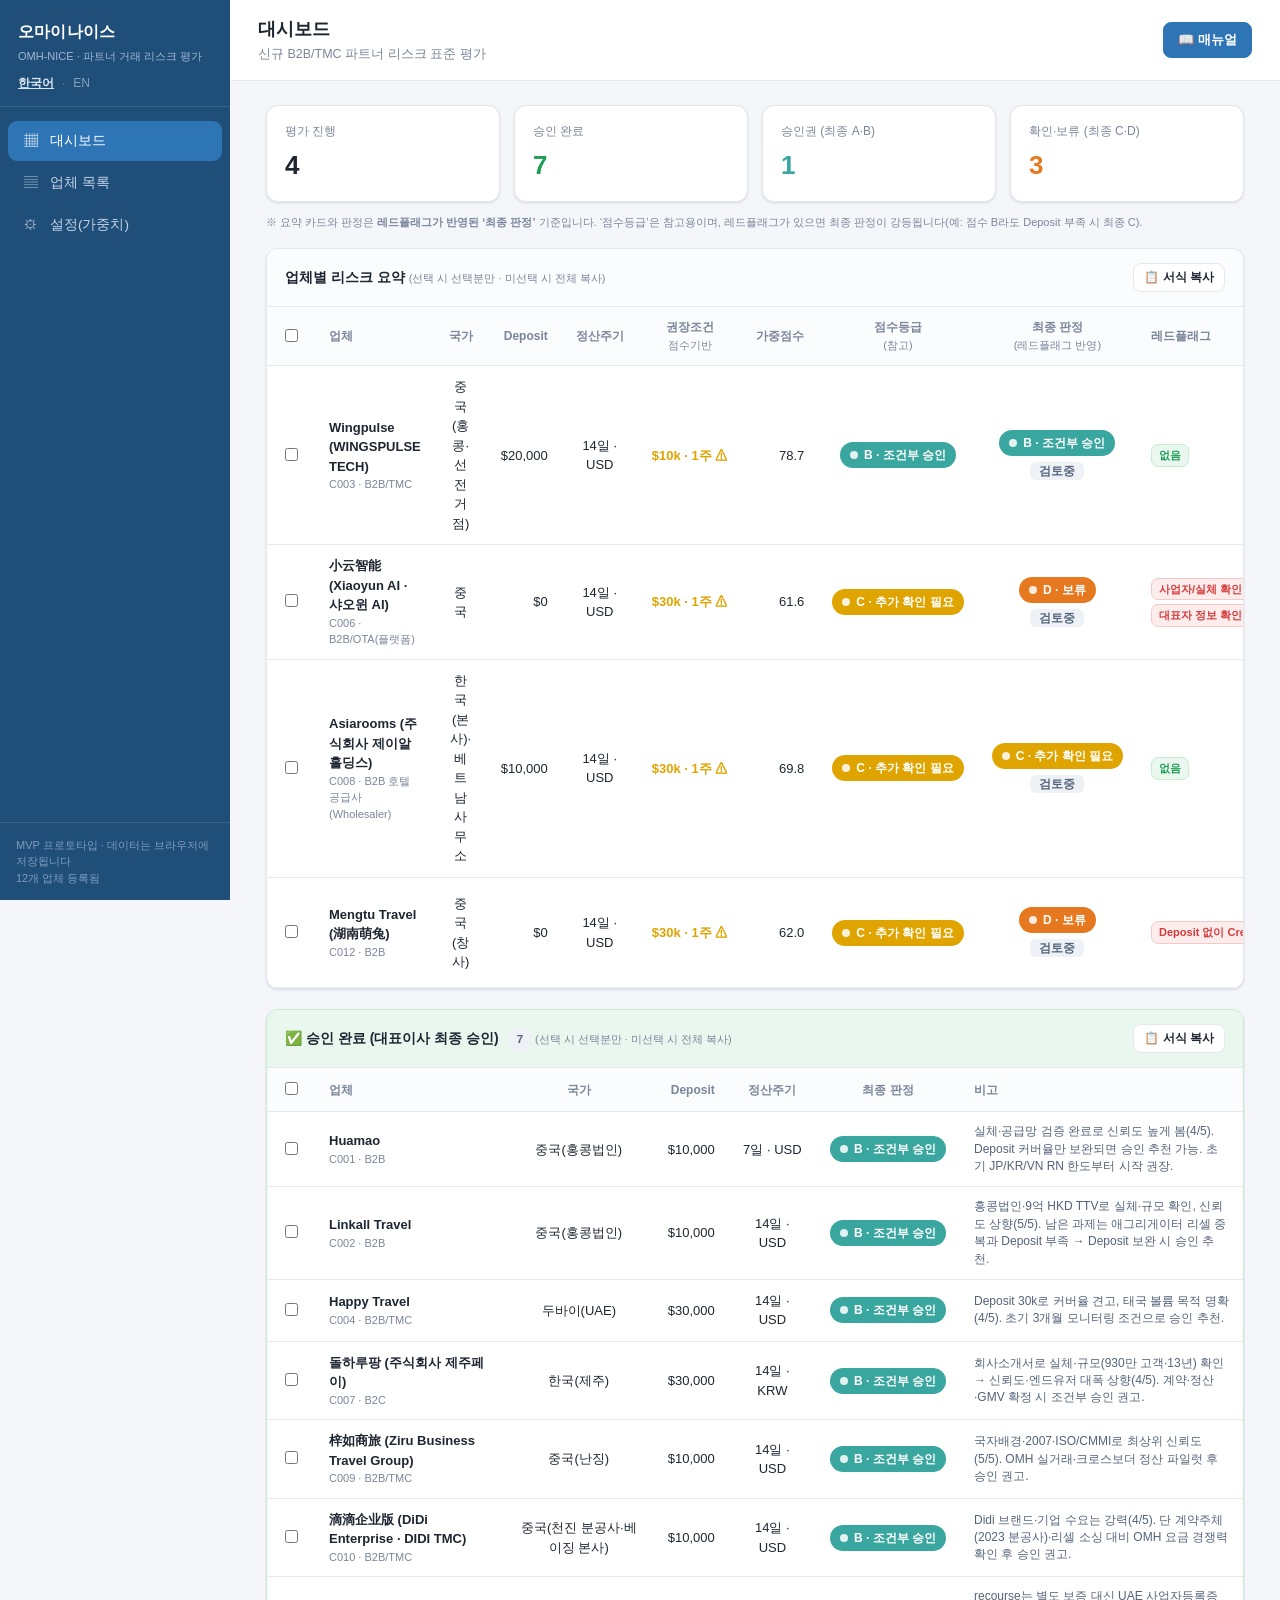
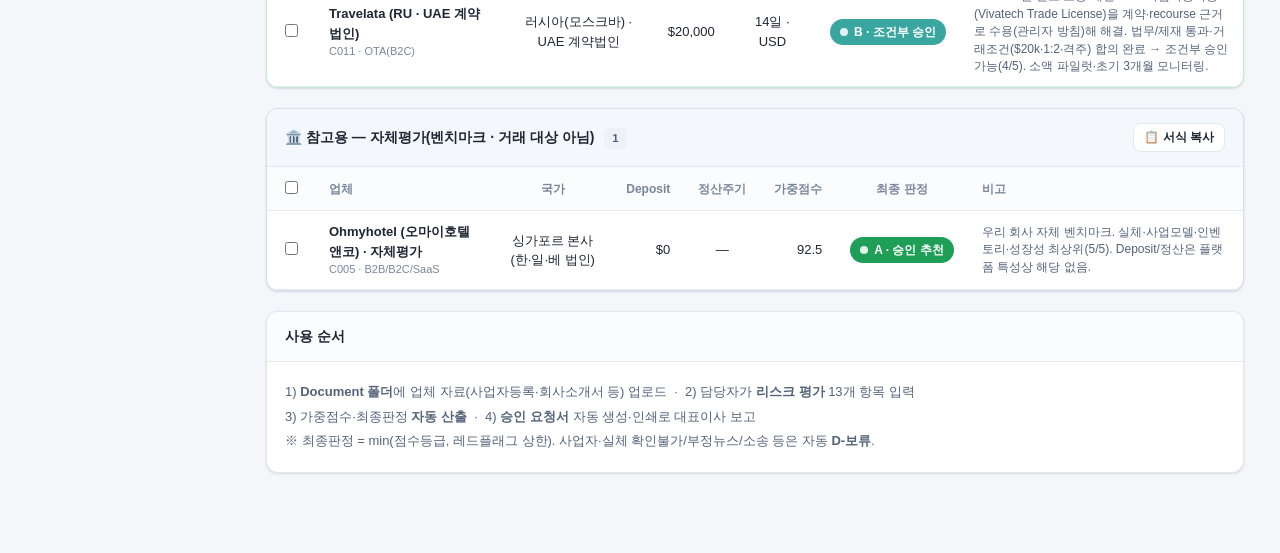
==== commit 9edba87f: "Wingpulse(C003) 재검토 — 기술력·운영가능성 반영 70.4 C → 78.7 B - wingspulse.com/en 확인: 연결 레이어(Fangcang 유사)·NDC 1" ====
--- a/bundle_artifact.html
+++ b/bundle_artifact.html
@@ -304,7 +304,7 @@
   C:{label:B('추가 확인 필요','Needs further review'), cls:'g-C'}, D:{label:B('보류','On hold'), cls:'g-D'}, E:{label:B('거절 추천','Reject (recommended)'), cls:'g-E'}
 };
 const RANK = {A:0,B:1,C:2,D:3,E:4};
-const STORE_KEY = 'omh_prg_v41';
+const STORE_KEY = 'omh_prg_v42';
 const UNVERIFIED_RE = /확인필요|unverified|tbc|to be confirmed/i;
 
 /* def label/opts helpers */
@@ -1134,22 +1134,24 @@
     history:[{stage:'finance',reviewer:'Global OPs',decision:'proceed',comment:B('정산조건 2주(14일)·USD 정산 합의 완료','Settlement terms agreed: 2 weeks (14 days)·USD'),date:'2026-07-08'}] });
   const c3 = mk({ id:'C003', name:'Wingpulse (WINGSPULSE TECH)', country:B('중국(홍콩·선전 거점)','China (HK·Shenzhen bases)'), businessType:'B2B/TMC',
     market:B('호텔 직계약+LCC 항공 (Travel Tech)','Hotel direct-contract + LCC air (Travel Tech)'), customerType:B('B2B·TMC·서브에이전트(OTA는 Elong·Qunar)','B2B·TMC·sub-agent (OTA: Elong·Qunar)'),
-    website:'http://wingspulse.com / info@wingspulse.com', bizRegNo:'51588485 (HK BR)', foundedYear:2025, representative:B('HE PENG(贺鹏), 단독이사','HE PENG (贺鹏), sole director'),
-    contact:'WingsPulse', email:'info@wingspulse.com', deposit:20000, monthlyGMV:40000, salesRegion:B('한국·동남아·중국(HK·대만·마카오)','Korea·SE Asia·China (HK·Taiwan·Macau)'), products:B('한국 등 역내 호텔 260+ 직계약 · LCC 항공 15+사','Korea+regional 260+ direct hotels · 15+ LCC airlines'),
-    scores:[3,4,4,4,3,4,4,3,3,4,3,3,4,4], status:'review',
+    website:'https://wingspulse.com/en/ · info@wingspulse.com', bizRegNo:'51588485 (HK BR) · 전신 Alfa Aggregators(LCC 데이터)', foundedYear:2025, representative:B('HE PENG(贺鹏), 단독이사','HE PENG (贺鹏), sole director'),
+    contact:'WingsPulse', email:'info@wingspulse.com', deposit:20000, monthlyGMV:40000, salesRegion:B('한국·동남아·중국(HK·대만·마카오)','Korea·SE Asia·China (HK·Taiwan·Macau)'), products:B('연결(connectivity) 레이어 · 호텔 260+ 직계약/18 체인 · LCC/FSC 100+사(NDC)','Connectivity layer · 260+ direct hotels/18 chains · 100+ LCC/FSC airlines (NDC)'),
+    scores:[4,5,4,4,3,4,4,3,3,5,4,3,5,5], status:'review',
     docs:{bizLicense:'submitted',profile:'submitted',bank:'notSubmitted',contract:'notSubmitted',settleAgree:'submitted',refs:'submitted',financials:'submitted',repId:'submitted'},
     public:{website:'Y',linkedin:'unknown',google:'Y',negNews:'N',lawsuit:'N',tradeRefs:'Y',domainAge:'unknown',addrExists:'Y',repHistory:'Y'},
     documents:[{name:B('사업자등록·감사 재무제표(17p)','Business license · audited financials (17p)'),file:'Business license wingpulse 1.pdf'},{name:B('회사소개서(영문)','Company profile (English)'),file:'Wing pulse intro-English 1.jpg'}],
-    notes:{expect:B('AI·시맨틱 태깅 기반 Travel Tech(홍콩·선전 거점), 밀리초 API·실시간 재고. [호텔] 한국·동남아·중국(홍콩·대만·마카오) 260+ 직계약 + 현지 DMC. [항공] Ryanair·Southwest·easyJet 등 15+ LCC/지역항공사 직계약, 항공권 집계·발권. Top5 목적지 태국·말레이·베트남·한국·일본, 주요 고객 중국시장. 일 생산량 일본 10·한국 15·베트남 12 RN. 판매채널 B2B·TMC·서브에이전트(OTA는 Elong·Qunar만 → BRG 리스크 낮음). 크로스셀 파트너십 관심, 초기 당사 인벤토리 우선 구매 의향.','AI/semantic-tagging Travel Tech (HK·Shenzhen), millisecond API·real-time inventory. [Hotels] 260+ direct contracts across Korea·SE Asia·China (HK·Taiwan·Macau) + local DMCs. [Air] 15+ LCC/regional airlines direct (Ryanair·Southwest·easyJet), fare aggregation·ticketing. Top-5 destinations Thailand·Malaysia·Vietnam·Korea·Japan; main customers China market. Daily production JP 10·KR 15·VN 12 RN. Channels B2B·TMC·sub-agent (OTA only Elong·Qunar → low BRG risk). Interested in cross-sell partnership, willing to buy our inventory first initially.'),
-      check:B('★회사 제공 일일 생산량(≈37 RN/day, 한국 15 포함)·15 LCC·260 직계약은 실제 영업을 시사하나, 제출된 감사 재무제표(2026.3)는 무영업·매출 0으로 상충 → 실거래 증빙(은행 거래내역·예약 데이터)로 검증 필요. 은행정보·계약서 미제출, 자산 대부분 이사·주주 대여금 해명 필요. 정산 격주·USD(결제기한 7일).','★Company-reported daily production (~37 RN/day incl. Korea 15)·15 LCC·260 direct contracts suggest real operations, but the submitted audited financials (Mar 2026) show inactive/zero revenue — a conflict → verify with real-transaction evidence (bank statements·booking data). Bank details·contract not submitted; assets mostly director/shareholder loans need explanation. Biweekly·USD (7-day payment term).'),
-      opinion:B('실제 생산량(한국 15 RN/day 등)·15 LCC·260 직계약·당사 인벤토리 우선구매 의향으로 C→B(조건부 승인). 조건: ①일일 RN·매출 실거래 증빙으로 감사 무영업 상충 해소 ②은행정보·계약서 ③초기 소액 파일럿·선입금/낮은 한도·3개월 모니터링. 증빙 검증 전까지 안전장치 유지.','Real production (e.g., Korea 15 RN/day)·15 LCC·260 direct contracts·intent to buy our inventory first → C→B (conditional approval). Conditions: (1) verify daily RN·revenue with real-transaction proof to resolve the inactive-audit conflict, (2) bank details·contract, (3) small initial pilot·prepay/low limit·3-month monitoring. Keep safeguards until verified.'),
-      comment:B('실거래 생산량·항공·크로스셀 의향 확인으로 상향(4/5). 단 감사상 무영업과 상충 → 실거래 증빙 검증 조건부.','Raised on evidence of real production·air·cross-sell intent (4/5). But it conflicts with the inactive audit → conditional on verifying real transactions.')},
+    notes:{expect:B('호텔·항공 연결(connectivity) 레이어 — OTA·TMC·DMC·트래블테크 대상(사업형태 Fangcang 유사). 인벤토리 애그리게이터가 아닌 "신뢰 가능한 연결 계층" 포지셔닝(quality over quantity). [항공] 100+ LCC/FSC, NDC 준수, 부가서비스(수하물·좌석·기내식), 즉시 발권. [호텔] 260+ 직계약·18개 체인(Wyndham·Crowne Plaza·Novotel 등), 시맨틱 표준화·동적 재고매핑·가격정합성. [플랫폼] REST API+웹훅, 콘솔 대시보드(검색·주문·재고), 주문/정산·API 로그·지연 모니터링. 실시간 Live Search·Confirmation Request 동작 확인(샘플). 전신 Alfa Aggregators(LCC 데이터 전문) → 3개월 내 호텔계약~예약생성 전체 시스템 구축. 판매채널 B2B·TMC·서브에이전트(OTA는 Elong·Qunar만 → BRG 리스크 낮음). 초기 당사 인벤토리 우선 구매 의향.','Flight/hotel connectivity layer for OTAs·TMCs·DMCs·travel-tech (sales model similar to Fangcang). Positioned as a "trusted connectivity layer," not an inventory aggregator (quality over quantity). [Air] 100+ LCC/FSC, NDC-compliant, ancillaries (baggage·seat·meal), instant ticketing. [Hotels] 260+ direct·18 chains (Wyndham·Crowne Plaza·Novotel…), semantic standardization·dynamic mapping·price integrity. [Platform] REST API+webhooks, console (search·order·inventory), order/reconciliation·API logs·latency monitoring. Real-time Live Search·Confirmation Request verified (sample). Predecessor Alfa Aggregators (LCC data) → built the full hotel-contract-to-booking system within 3 months. Channels B2B·TMC·sub-agent (OTA only Elong·Qunar → low BRG risk). Intent to buy our inventory first initially.'),
+      check:B('★기술력·운영가능성 재검토(wingspulse.com/en): 실시간 Live Search·Confirmation Request 동작, 중위 응답 142ms(p99 412ms)·즉시확정 100%·성공률 99.97%(샘플), NDC·웹훅·모니터링 등 성숙한 엔지니어링 확인. 전신 Alfa Aggregators(LCC 데이터) 이력으로 3개월 구축이 무(無)에서가 아님 → 기술 신뢰도·운영준비 확보(스타트업 리스크 상당 완화). 남은 단일 관건은 실거래 볼륨/재무 실체 — 제출 감사(2026.3)는 무영업·매출0이라 초기 파일럿·모니터링으로 관리. 은행정보·계약서는 승인 후 컨펌.','★Re-review of tech·operability (wingspulse.com/en): live Live Search·Confirmation Request working; median 142ms (p99 412ms)·100% instant confirmation·99.97% success (sample); NDC·webhooks·monitoring = mature engineering. Predecessor Alfa Aggregators (LCC data) means the 3-month build was not from zero → tech credibility·operational readiness established (startup risk materially reduced). The single remaining item is real transaction volume/financial substance — the submitted audit (Mar 2026) is inactive/zero-revenue, managed via an initial pilot·monitoring. Bank details·contract to be confirmed on approval.'),
+      opinion:B('연결 레이어 기술력·운영가능성 확인으로 B(78.7). 근거: NDC·실시간 검색/확정·142ms·99.97%·전신 Alfa 이력 → 스타트업이지만 기술·운영 신뢰도 충분. 대표 최종 승인 추천. 운영 조건: ①초기 소액 파일럿·낮은 한도로 실거래 볼륨/재무 실체 확인(3개월 모니터링) ②은행정보·계약서(승인 후 컨펌) ③Deposit $20k(정책상 여유). 안전장치만 유지하면 승인 가능.','Tech capability·operability confirmed → B (78.7). Rationale: NDC·real-time search/confirmation·142ms·99.97%·Alfa lineage → despite being a startup, tech·operational trust is sufficient. Recommend CEO final approval. Operating conditions: (1) small initial pilot·low limit to confirm real transaction volume/financials (3-month monitoring), (2) bank details·contract (confirm on approval), (3) deposit $20k (comfortable vs policy). Approvable with safeguards.'),
+      comment:B('기술력·운영가능성 신뢰 확보 — NDC·실시간 검색/확정·142ms·99.97%·전신 Alfa 이력, 3개월 전체 시스템 구축. 스타트업이나 기술·운영 리스크 낮음 → 대표 최종 승인 추천(5/5). 실거래 볼륨은 초기 파일럿·모니터링으로 관리.','Tech·operational trust established — NDC·real-time search/confirmation·142ms·99.97%·Alfa lineage, full system in 3 months. A startup but low tech/ops risk → recommend CEO final approval (5/5). Real transaction volume managed via initial pilot·monitoring.')},
     history:[{stage:'sales',reviewer:'Global OPs',decision:'proceed',comment:B('TMC/커넥티비티 기술 파트너 후보','TMC/connectivity tech partner candidate'),date:'2026-06-27'},
       {stage:'finance',reviewer:'Global OPs',decision:'hold',comment:B('폴더 자료 검토: 감사보고서상 무영업·매출0, 사명변경 → 실적 증빙까지 보류','Folder review: audit shows inactive·zero revenue, renamed → hold pending revenue proof'),date:'2026-07-03'},
       {stage:'scm',reviewer:'Global OPs',decision:'proceed',comment:B('추가정보(260+ 직계약·DMC 협력) 반영해 상향, 단 감사상 무영업과 상충 → 실거래 증빙 조건 추가확인','Raised on added info (260+ direct contracts·DMC partners); conflicts with inactive audit → conditional, needs live-transaction proof'),date:'2026-07-03'},
       {stage:'finance',reviewer:'Global OPs',decision:'proceed',comment:B('정산조건 2주(14일)·USD 정산 합의 완료','Settlement terms agreed: 2 weeks (14 days)·USD'),date:'2026-07-08'},
       {stage:'sales',reviewer:'Global OPs',decision:'proceed',comment:B('대표자 신분확인 서류 제출 완료','Representative ID verification submitted'),date:'2026-07-14'},
       {stage:'scm',reviewer:'Global OPs',decision:'proceed',comment:B('업체 업데이트 반영: 일 생산 JP10·KR15·VN12 RN, 15+ LCC(Ryanair 등), 260 직계약, 당사 인벤토리 우선구매 의향 → C→B(조건부). 실거래 증빙(은행내역·예약데이터)로 감사 무영업 상충 해소 조건.','Update: daily RN JP10·KR15·VN12, 15+ LCC (Ryanair etc.), 260 direct contracts, intent to buy our inventory first → C→B (conditional). Condition: verify real transactions (bank·booking data) to resolve the inactive-audit conflict.'),date:'2026-07-14'},
+      {stage:'scm',reviewer:'Aiden(Park Changbae)',decision:'proceed',comment:B('추가자료(wingspulse.com/en) 제출 — 연결 레이어(Fangcang 유사), 실시간 Live Search·Confirmation Request 동작, 100+ 항공(NDC)·18 호텔체인. 스타트업이나 3개월 내 전체 시스템 구축, 기술력 검토 요청.','Additional material (wingspulse.com/en) — connectivity layer (Fangcang-like), real-time Live Search·Confirmation Request working, 100+ airlines (NDC)·18 hotel chains. Startup but built full system in 3 months; requests tech-capability review.'),date:'2026-08-14'},
+      {stage:'finance',reviewer:'Global OPs',decision:'proceed',comment:B('★기술력·운영가능성 재검토 통과 — 실시간 검색/확정·142ms·99.97%·NDC·웹훅·전신 Alfa(LCC 데이터) 이력. 스타트업 리스크 상당 완화 → 70.4 C→ 78.7 B. 남은 관건은 실거래 볼륨/재무 실체(초기 파일럿·3개월 모니터링). 대표 최종 승인 상신.','★Tech·operability re-review passed — real-time search/confirmation·142ms·99.97%·NDC·webhooks·Alfa (LCC data) lineage. Startup risk materially reduced → 70.4 C → 78.7 B. Remaining item is real volume/financials (initial pilot·3-month monitoring). Escalated for CEO final approval.'),date:'2026-08-14'},
       {stage:'finance',reviewer:'Global OPs',decision:'conditional',comment:B('거래조건 합의: Deposit $10,000→$20,000·2주(14일)·USD. 점수 70.4(B)라 정책 권장 디포짓은 $30,000 → $20,000은 $10k 미달분에 대해 대표 예외 승인 필요.','Terms agreed: Deposit $10,000→$20,000·biweekly (14d)·USD. Score 70.4 (B), so policy-recommended deposit is $30,000 → $20,000 is $10k short and needs CEO exception approval.'),date:'2026-08-13'}] });
   // Happy Travel (C004): CEO approval completed (2026-07-06) — retained per the full-record-retention policy
   const c4 = mk({ id:'C004', name:'Happy Travel', country:B('두바이(UAE)','Dubai (UAE)'), businessType:'B2B/TMC',
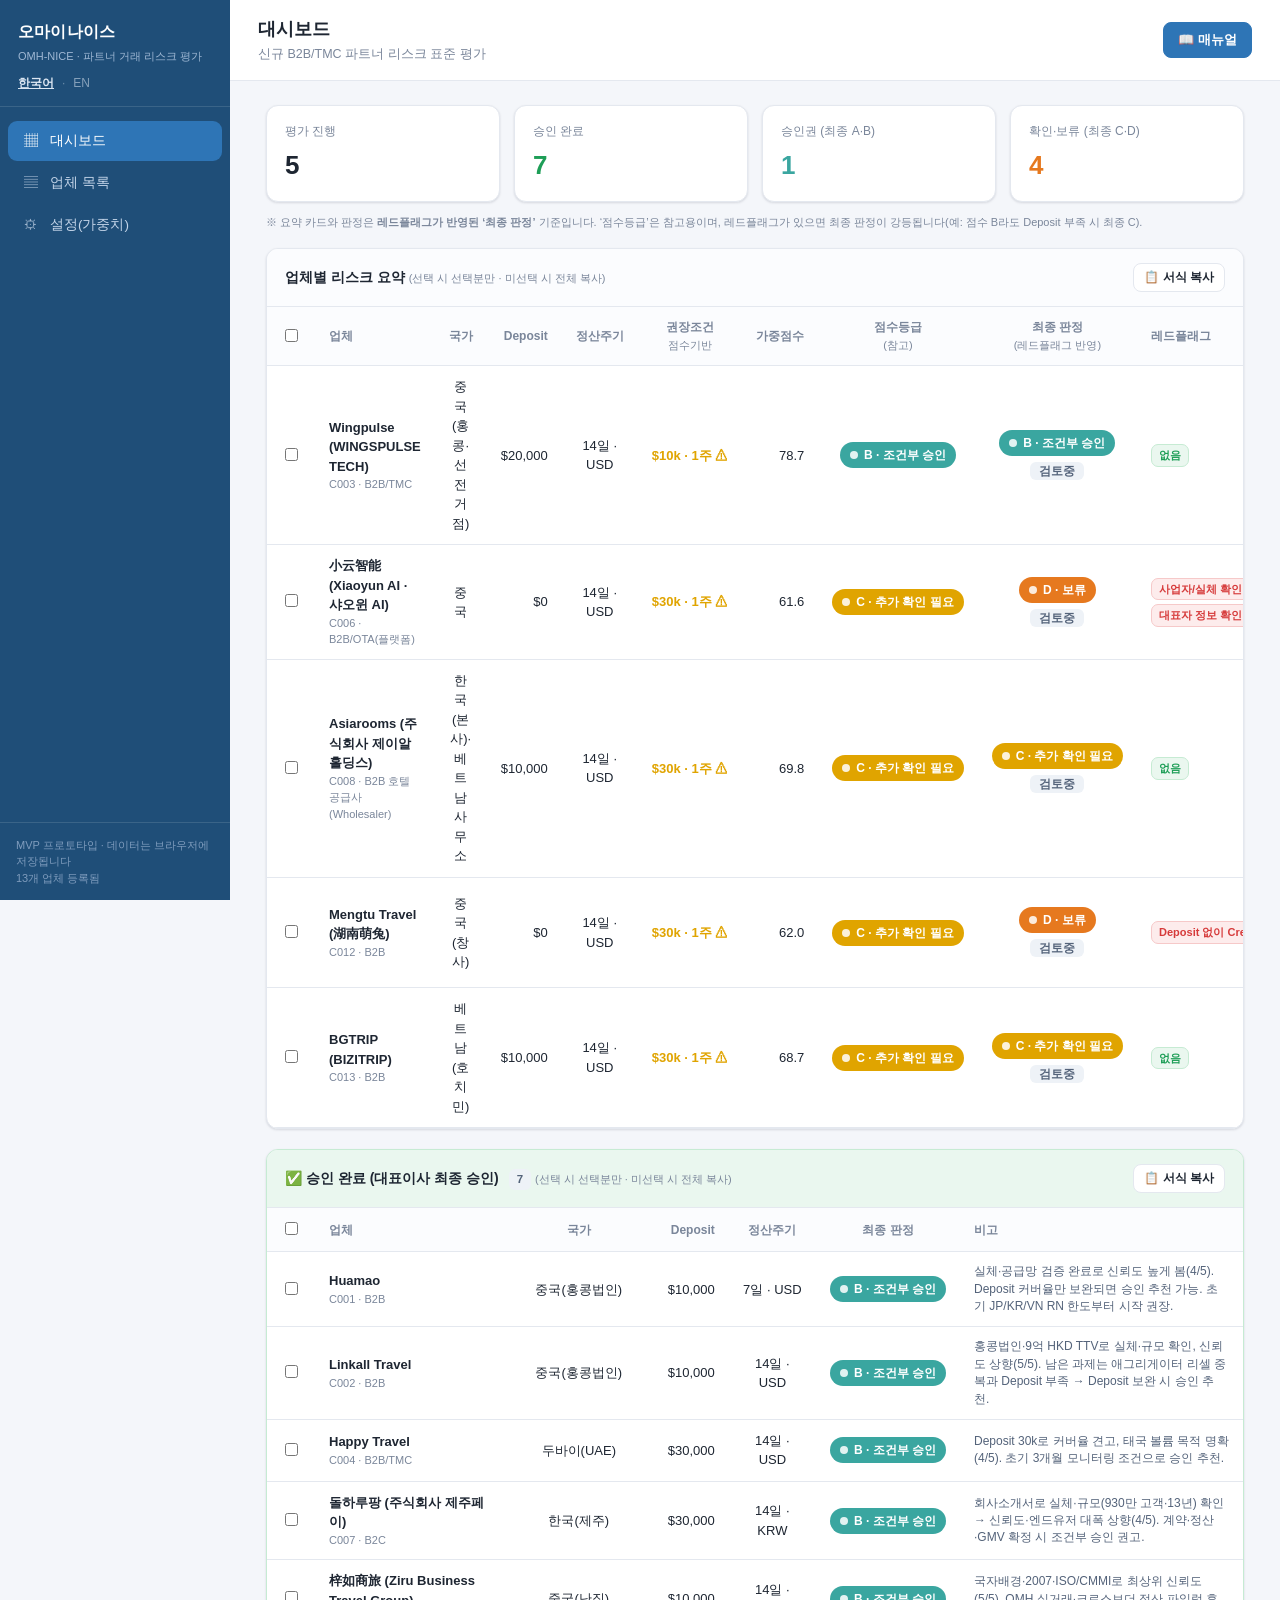
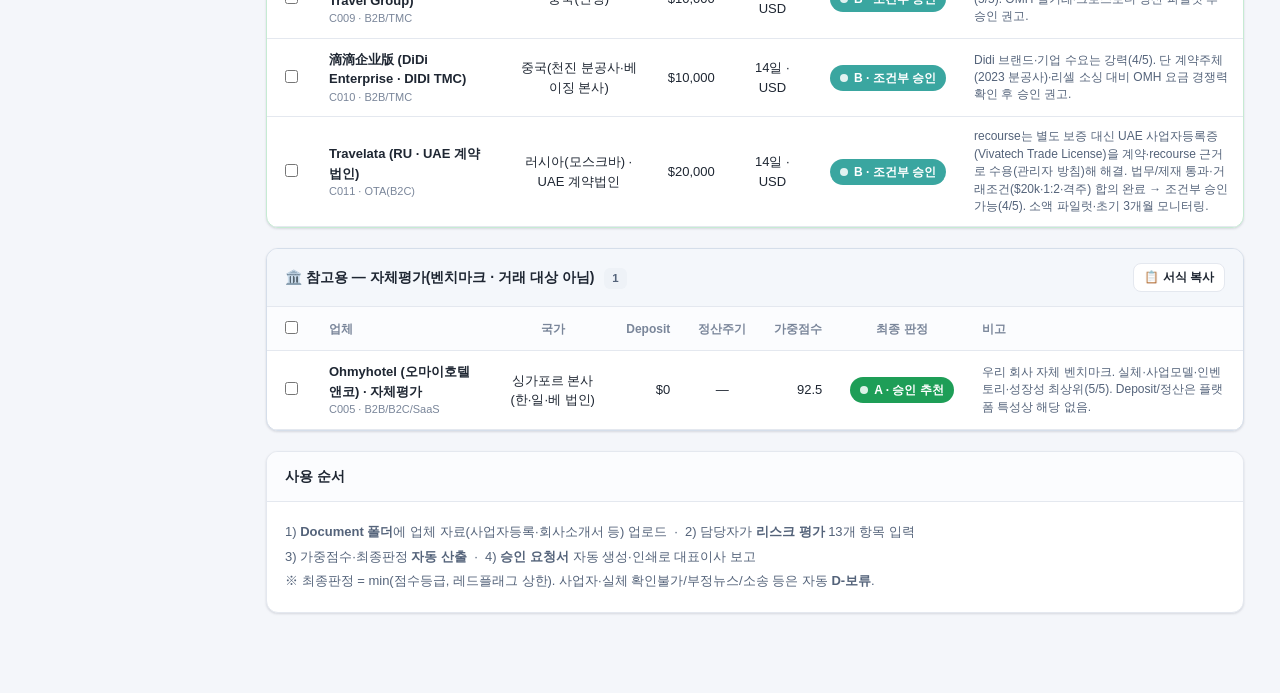
==== commit 3542d4ea: "BGTRIP(C013) 나이스 추가 — 베트남 호치민 여행사 - 2026-11-05 현장 미팅(Nhi Hoang 운영책임자·Khoi Nguyen COO), 당사 전용 매입·오픈 A" ====
--- a/bundle_artifact.html
+++ b/bundle_artifact.html
@@ -304,7 +304,7 @@
   C:{label:B('추가 확인 필요','Needs further review'), cls:'g-C'}, D:{label:B('보류','On hold'), cls:'g-D'}, E:{label:B('거절 추천','Reject (recommended)'), cls:'g-E'}
 };
 const RANK = {A:0,B:1,C:2,D:3,E:4};
-const STORE_KEY = 'omh_prg_v42';
+const STORE_KEY = 'omh_prg_v43';
 const UNVERIFIED_RE = /확인필요|unverified|tbc|to be confirmed/i;
 
 /* def label/opts helpers */
@@ -1281,7 +1281,21 @@
       comment:B('회사 실체·볼륨은 준수하나 no deposit·격주 후불 요청이 무담보 신용 노출 → D(레드플래그). Deposit 예치·선입금 전환 또는 대표 무담보 예외 승인·최신 재무 검증이 선결(3/5).','Entity·volume are decent, but the no-deposit·biweekly postpay ask creates uncovered credit → D (red flag). Posting a deposit·switching to prepaid or a CEO no-deposit exception·verifying recent financials are prerequisites (3/5).')},
     history:[{stage:'sales',reviewer:'Global Sales',decision:'proceed',comment:B('신규 B2B 호텔 도매 파트너 후보 Mengtu(湖南萌兔, 2014, 창사). 60만 호텔·3만 직계약·JP 600~800/day·평균 3박. 요청조건 no deposit·USD·격주.','New B2B hotel-wholesale partner candidate Mengtu (Hunan Mengtu, 2014, Changsha). 600k hotels·30k direct·JP 600-800/day·avg 3 nights. Requested terms: no deposit·USD·biweekly.'),date:'2026-08-13'},
       {stage:'finance',reviewer:'Global OPs',decision:'hold',comment:B('no deposit + 격주 후불 = 무담보 신용 노출(레드플래그) → Deposit 예치·선입금 전환 또는 대표 무담보 예외 승인 필요. 재무는 2016년 기준·은행/계약서 미제출. 정책 권장 $30k·1주 대비 간극. 현재 대표 승인 미확정 → 보류.','No deposit + biweekly postpay = uncovered credit (red flag) → require a deposit·prepaid or a CEO no-deposit exception. Financials are from 2016; bank/contract not submitted. Gap vs policy $30k·1wk. CEO approval not yet granted → on hold.'),date:'2026-08-13'}] });
-  return [c1,c2,c3,c4,c5,c6,c7,c8,c9,c10,c11,c12];
+  const c13 = mk({ id:'C013', name:B('BGTRIP (BIZITRIP)','BGTRIP (BIZITRIP)'), country:B('베트남(호치민)','Vietnam (HCMC)'), businessType:'B2B',
+    market:B('베트남 여행사 — 호텔 인벤토리 매입','Vietnam travel agency — hotel inventory buyer'), customerType:B('베트남 엔드유저(여행사 고객)','Vietnamese end-users (agency customers)'),
+    website:'https://www.bizitrip.vn', bizRegNo:B('BIZITRIP · 호치민 푸후안(Phu Nhuan) 소재 · 사업자등록증 미제출(2026-11-05 현장 미팅으로 실체 확인)','BIZITRIP · HCMC Phu Nhuan · business license not yet submitted (entity confirmed via on-site meeting 2026-11-05)'), foundedYear:'', representative:B('Ms. Nhi Hoang (운영 책임자) · Mr. Khoi Nguyen (COO)','Ms. Nhi Hoang (Head of Operations) · Mr. Khoi Nguyen (COO)'),
+    contact:'Nhi Hoang / Khoi Nguyen', email:'', deposit:10000, settlementDays:14, currency:'USD', creditRequired:'N', monthlyGMV:0, salesRegion:B('베트남','Vietnam'), products:B('OMH 아시아 호텔(당사 전용 매입)','OMH Asia hotels (buys from us only)'), apiIntegration:'Y', manualBooking:'N', cancelNoshowRisk:'medium',
+    scores:[3,4,4,3,5,3,3,3,3,3,4,3,4,4], status:'review',
+    docs:{bizLicense:'notSubmitted',profile:'notSubmitted',bank:'notSubmitted',contract:'notSubmitted',settleAgree:'submitted',refs:'notSubmitted',financials:'notSubmitted',repId:'notSubmitted'},
+    public:{website:'Y',linkedin:'unknown',google:'Y',negNews:'N',lawsuit:'N',tradeRefs:'unknown',domainAge:'unknown',addrExists:'Y',repHistory:'unknown'},
+    documents:[],
+    notes:{expect:B('베트남 호치민 소재 여행사 BGTRIP(BIZITRIP, bizitrip.vn). 2026-11-05 호치민 사무실(푸후안) 현장 미팅 — 운영 책임자 Nhi Hoang·COO Khoi Nguyen. 당사에서만 매입(교차판매 없음), 오픈 API 연동 희망. OMH 아시아 호텔의 신규 베트남 수요 채널. 거래조건 Deposit $10k·USD·격주(체크아웃일 기준) 합의, 기술팀 API 통합 착수 요청.','HCMC travel agency BGTRIP (BIZITRIP, bizitrip.vn). On-site meeting at their Phu Nhuan office 2026-11-05 — Head of Ops Nhi Hoang·COO Khoi Nguyen. Buys from us only (no cross-sell), wants open-API connection. New Vietnam demand channel for OMH Asia hotels. Terms agreed: Deposit $10k·USD·biweekly (by checkout date); requests API integration kickoff with our tech team.'),
+      check:B('현장 미팅(COO·운영책임자)과 웹사이트로 실체는 확인. 다만 사업자등록증·회사소개서·재무·은행정보·대표 신분확인 미제출 → 서류 보완 필요. 당사 전용 매입(교차판매 없음)이라 채널 중복·BRG 리스크 낮음. Deposit $10k·격주는 합의됨. 정책상 <70점 구간 권장 Deposit $30k/1주 대비 차이는 초기 소액 파일럿·모니터링으로 관리.','Entity confirmed via on-site meeting (COO·Head of Ops) and website. But business license·profile·financials·bank·rep ID not submitted → docs needed. Buys from us only (no cross-sell) → low channel-overlap·BRG risk. Deposit $10k·biweekly agreed. Gap vs policy ($30k/1wk for <70 band) managed via small initial pilot·monitoring.'),
+      opinion:B('실체·관계는 양호(현장 미팅·COO 접점·당사 전용 매입·Deposit 합의)하나 서류 미제출로 C(추가 확인). 조건: ①사업자등록증·회사소개서·은행정보 수령 ②초기 소액 파일럿·낮은 한도·3개월 모니터링 ③API 연동은 병행 착수 가능. 서류 보완 시 B 재평가 가능.','Entity·relationship are solid (on-site meeting·COO contact·buys-from-us-only·deposit agreed) but docs pending → C (needs check). Conditions: (1) obtain business license·profile·bank details, (2) small initial pilot·low limit·3-month monitoring, (3) API integration can start in parallel. Re-assess to B once docs are in.'),
+      comment:B('현장 미팅·COO 접점·당사 전용 매입·Deposit $10k 합의로 관계는 양호. 서류(사업자등록증·재무·은행) 수령이 선결 → 현재 C, 보완 시 B(4/5).','Relationship is solid — on-site meeting·COO contact·buys-from-us-only·$10k deposit agreed. Obtaining docs (license·financials·bank) is the prerequisite → C now, B once completed (4/5).')},
+    history:[{stage:'sales',reviewer:'Global Sales',decision:'proceed',comment:B('신규 파트너 BGTRIP(BIZITRIP, 호치민) — 2026-11-05 현장 미팅(Nhi Hoang·Khoi Nguyen COO). 당사 전용 매입·오픈 API 희망. Deposit $10k·USD·격주 합의, 기술팀 API 통합 착수 요청.','New partner BGTRIP (BIZITRIP, HCMC) — on-site meeting 2026-11-05 (Nhi Hoang·Khoi Nguyen COO). Buys from us only·wants open API. Deposit $10k·USD·biweekly agreed; requests API integration kickoff.'),date:'2026-11-05'},
+      {stage:'finance',reviewer:'Global OPs',decision:'proceed',comment:B('Deposit $10k·격주 합의 확인. 서류(사업자등록증·회사소개서·은행·재무) 미제출 → 수령 조건. 초기 소액 파일럿·3개월 모니터링 권고. 68.7 C.','Deposit $10k·biweekly confirmed. Docs (license·profile·bank·financials) pending → condition to obtain. Recommend small initial pilot·3-month monitoring. 68.7 C.'),date:'2026-11-17'}] });
+  return [c1,c2,c3,c4,c5,c6,c7,c8,c9,c10,c11,c12,c13];
 }
 
 /* ---------- 사용 매뉴얼 ---------- */
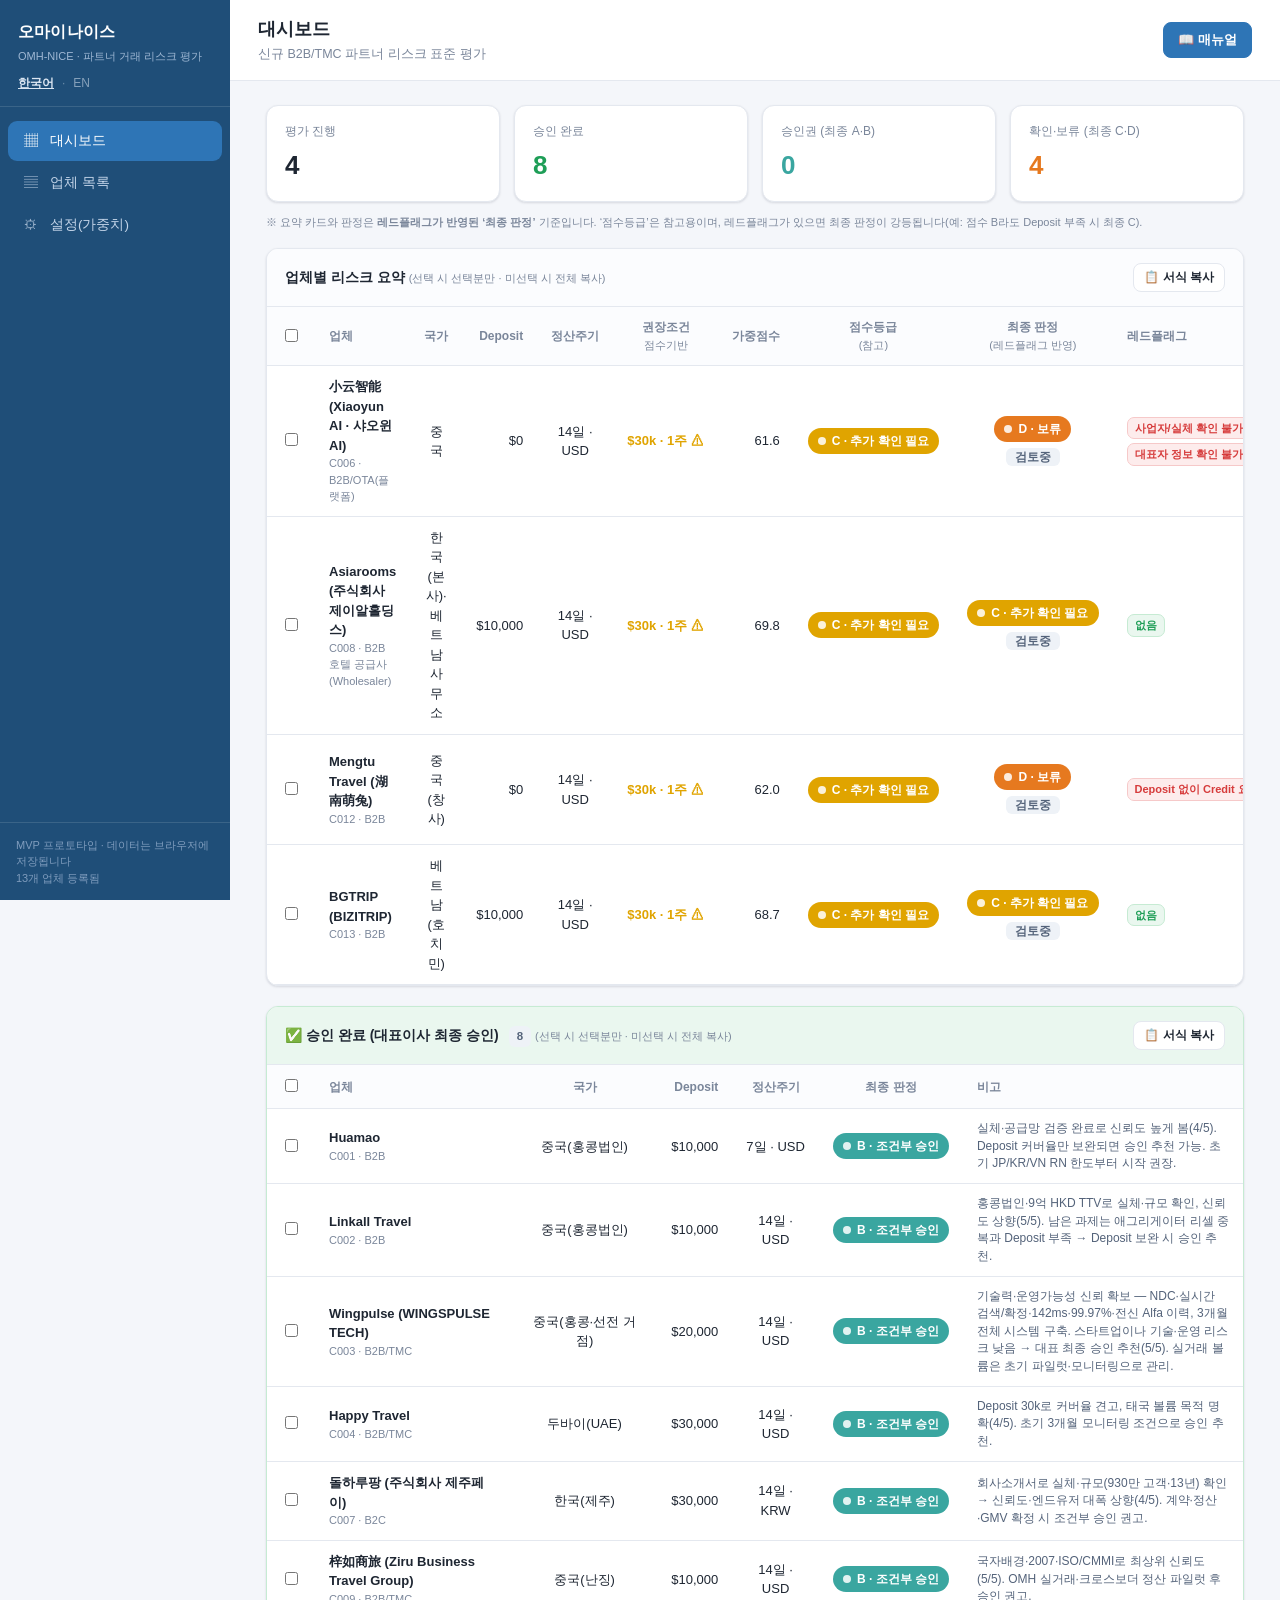
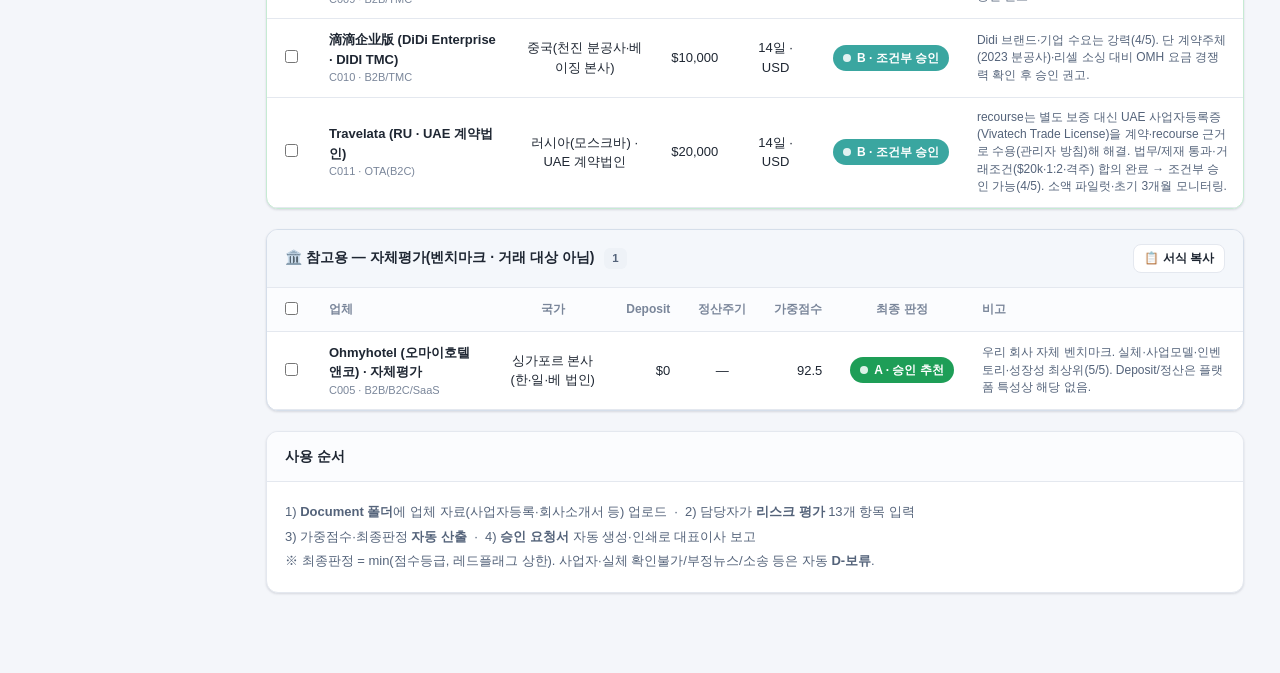
==== commit c47bd0ee: "Wingpulse(C003): 대표 최종 승인 완료 → 승인 완료 목록 이관 (저장키 v44) - status 승인, CEO 승인 이력(2026-11-17) 추가 - 히스토리 배열" ====
--- a/bundle_artifact.html
+++ b/bundle_artifact.html
@@ -304,7 +304,7 @@
   C:{label:B('추가 확인 필요','Needs further review'), cls:'g-C'}, D:{label:B('보류','On hold'), cls:'g-D'}, E:{label:B('거절 추천','Reject (recommended)'), cls:'g-E'}
 };
 const RANK = {A:0,B:1,C:2,D:3,E:4};
-const STORE_KEY = 'omh_prg_v43';
+const STORE_KEY = 'omh_prg_v44';
 const UNVERIFIED_RE = /확인필요|unverified|tbc|to be confirmed/i;
 
 /* def label/opts helpers */
@@ -1136,7 +1136,7 @@
     market:B('호텔 직계약+LCC 항공 (Travel Tech)','Hotel direct-contract + LCC air (Travel Tech)'), customerType:B('B2B·TMC·서브에이전트(OTA는 Elong·Qunar)','B2B·TMC·sub-agent (OTA: Elong·Qunar)'),
     website:'https://wingspulse.com/en/ · info@wingspulse.com', bizRegNo:'51588485 (HK BR) · 전신 Alfa Aggregators(LCC 데이터)', foundedYear:2025, representative:B('HE PENG(贺鹏), 단독이사','HE PENG (贺鹏), sole director'),
     contact:'WingsPulse', email:'info@wingspulse.com', deposit:20000, monthlyGMV:40000, salesRegion:B('한국·동남아·중국(HK·대만·마카오)','Korea·SE Asia·China (HK·Taiwan·Macau)'), products:B('연결(connectivity) 레이어 · 호텔 260+ 직계약/18 체인 · LCC/FSC 100+사(NDC)','Connectivity layer · 260+ direct hotels/18 chains · 100+ LCC/FSC airlines (NDC)'),
-    scores:[4,5,4,4,3,4,4,3,3,5,4,3,5,5], status:'review',
+    scores:[4,5,4,4,3,4,4,3,3,5,4,3,5,5], status:'approved',
     docs:{bizLicense:'submitted',profile:'submitted',bank:'notSubmitted',contract:'notSubmitted',settleAgree:'submitted',refs:'submitted',financials:'submitted',repId:'submitted'},
     public:{website:'Y',linkedin:'unknown',google:'Y',negNews:'N',lawsuit:'N',tradeRefs:'Y',domainAge:'unknown',addrExists:'Y',repHistory:'Y'},
     documents:[{name:B('사업자등록·감사 재무제표(17p)','Business license · audited financials (17p)'),file:'Business license wingpulse 1.pdf'},{name:B('회사소개서(영문)','Company profile (English)'),file:'Wing pulse intro-English 1.jpg'}],
@@ -1152,7 +1152,8 @@
       {stage:'scm',reviewer:'Global OPs',decision:'proceed',comment:B('업체 업데이트 반영: 일 생산 JP10·KR15·VN12 RN, 15+ LCC(Ryanair 등), 260 직계약, 당사 인벤토리 우선구매 의향 → C→B(조건부). 실거래 증빙(은행내역·예약데이터)로 감사 무영업 상충 해소 조건.','Update: daily RN JP10·KR15·VN12, 15+ LCC (Ryanair etc.), 260 direct contracts, intent to buy our inventory first → C→B (conditional). Condition: verify real transactions (bank·booking data) to resolve the inactive-audit conflict.'),date:'2026-07-14'},
       {stage:'scm',reviewer:'Aiden(Park Changbae)',decision:'proceed',comment:B('추가자료(wingspulse.com/en) 제출 — 연결 레이어(Fangcang 유사), 실시간 Live Search·Confirmation Request 동작, 100+ 항공(NDC)·18 호텔체인. 스타트업이나 3개월 내 전체 시스템 구축, 기술력 검토 요청.','Additional material (wingspulse.com/en) — connectivity layer (Fangcang-like), real-time Live Search·Confirmation Request working, 100+ airlines (NDC)·18 hotel chains. Startup but built full system in 3 months; requests tech-capability review.'),date:'2026-08-14'},
       {stage:'finance',reviewer:'Global OPs',decision:'proceed',comment:B('★기술력·운영가능성 재검토 통과 — 실시간 검색/확정·142ms·99.97%·NDC·웹훅·전신 Alfa(LCC 데이터) 이력. 스타트업 리스크 상당 완화 → 70.4 C→ 78.7 B. 남은 관건은 실거래 볼륨/재무 실체(초기 파일럿·3개월 모니터링). 대표 최종 승인 상신.','★Tech·operability re-review passed — real-time search/confirmation·142ms·99.97%·NDC·webhooks·Alfa (LCC data) lineage. Startup risk materially reduced → 70.4 C → 78.7 B. Remaining item is real volume/financials (initial pilot·3-month monitoring). Escalated for CEO final approval.'),date:'2026-08-14'},
-      {stage:'finance',reviewer:'Global OPs',decision:'conditional',comment:B('거래조건 합의: Deposit $10,000→$20,000·2주(14일)·USD. 점수 70.4(B)라 정책 권장 디포짓은 $30,000 → $20,000은 $10k 미달분에 대해 대표 예외 승인 필요.','Terms agreed: Deposit $10,000→$20,000·biweekly (14d)·USD. Score 70.4 (B), so policy-recommended deposit is $30,000 → $20,000 is $10k short and needs CEO exception approval.'),date:'2026-08-13'}] });
+      {stage:'finance',reviewer:'Global OPs',decision:'conditional',comment:B('거래조건 합의: Deposit $10,000→$20,000·2주(14일)·USD. 점수 70.4(B)라 정책 권장 디포짓은 $30,000 → $20,000은 $10k 미달분에 대해 대표 예외 승인 필요.','Terms agreed: Deposit $10,000→$20,000·biweekly (14d)·USD. Score 70.4 (B), so policy-recommended deposit is $30,000 → $20,000 is $10k short and needs CEO exception approval.'),date:'2026-08-13'},
+      {stage:'ceo',reviewer:'대표',decision:'approve',comment:B('대표 최종 승인 완료 — 78.7 B(조건부 승인). 전제: 초기 소액 파일럿·낮은 한도·3개월 모니터링으로 실거래 볼륨/재무 실체 확인.','CEO final approval granted — 78.7 B (conditional). Premise: small initial pilot·low limit·3-month monitoring to confirm real transaction volume/financials.'),date:'2026-11-17'}] });
   // Happy Travel (C004): CEO approval completed (2026-07-06) — retained per the full-record-retention policy
   const c4 = mk({ id:'C004', name:'Happy Travel', country:B('두바이(UAE)','Dubai (UAE)'), businessType:'B2B/TMC',
     market:B('중동','Middle East'), customerType:B('중동 기업/여행사(태국 호텔 수요)','Middle East corporates/agencies (Thailand hotel demand)'),
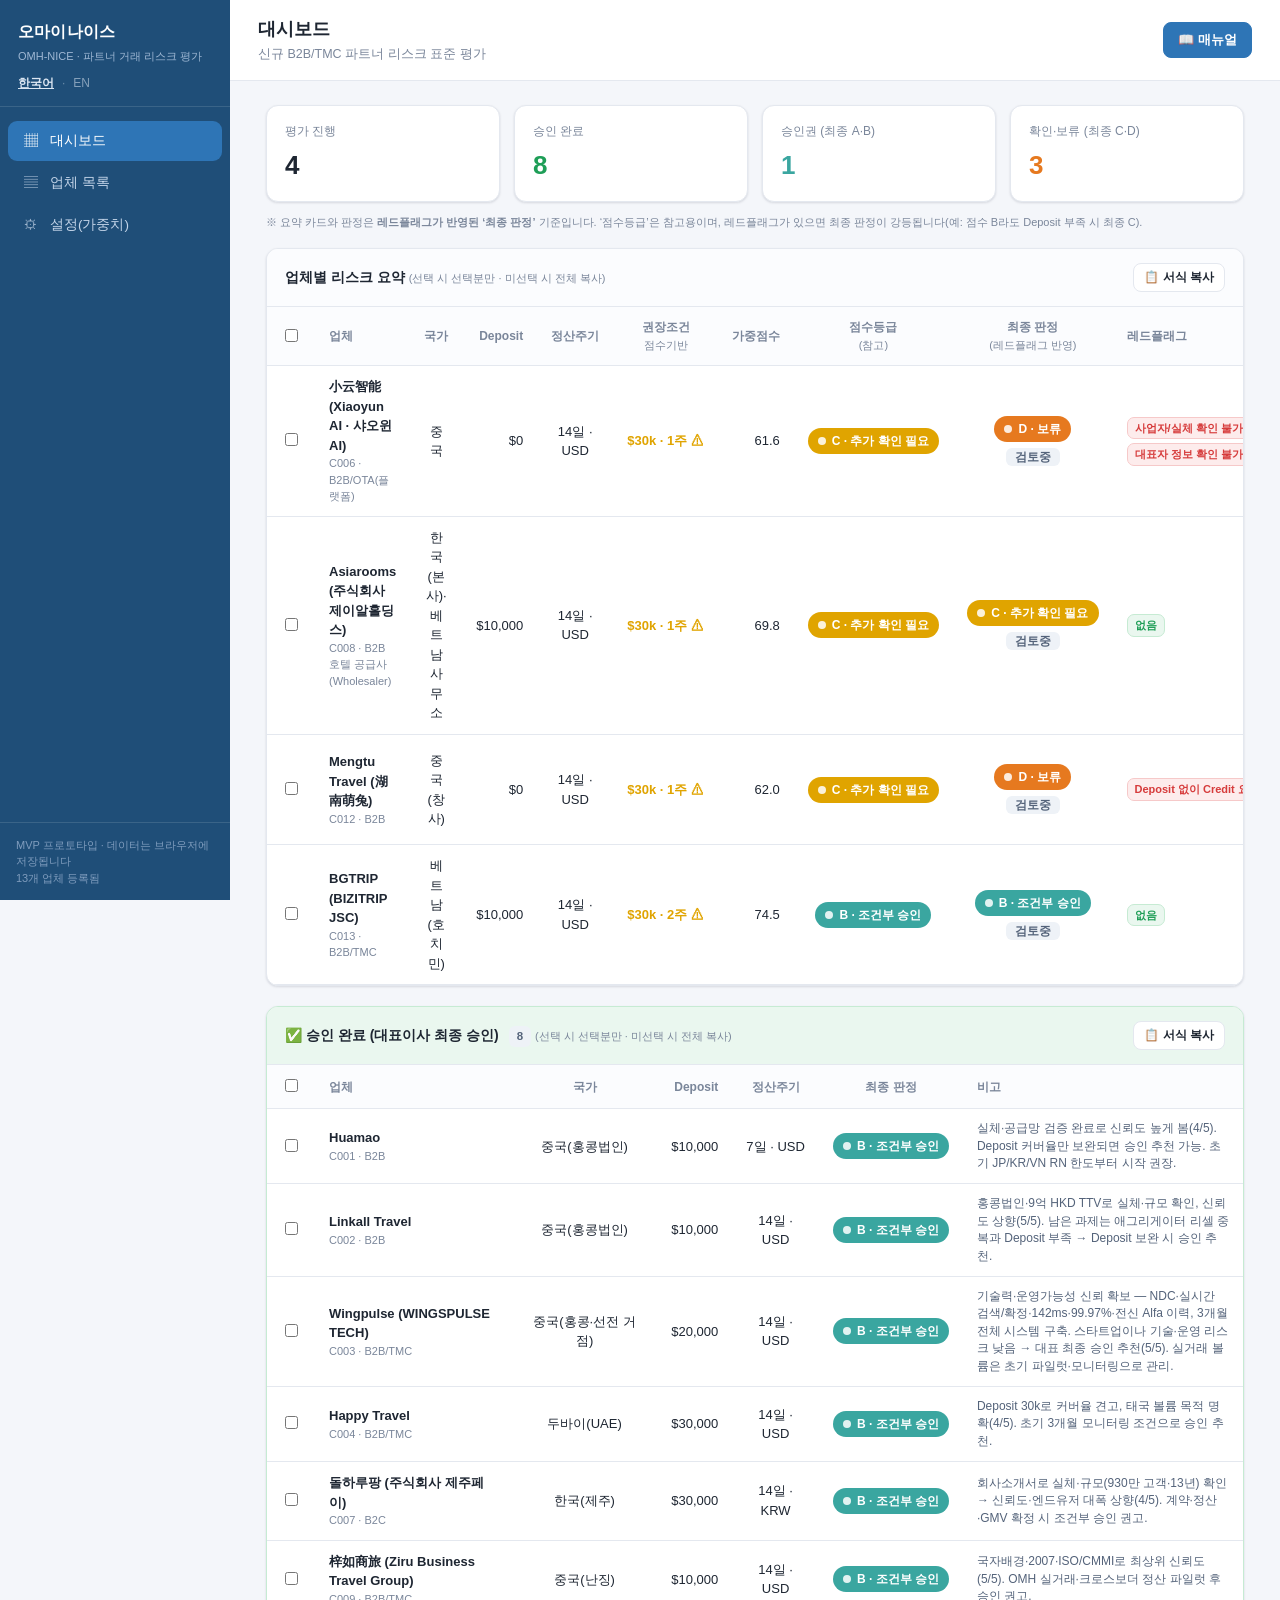
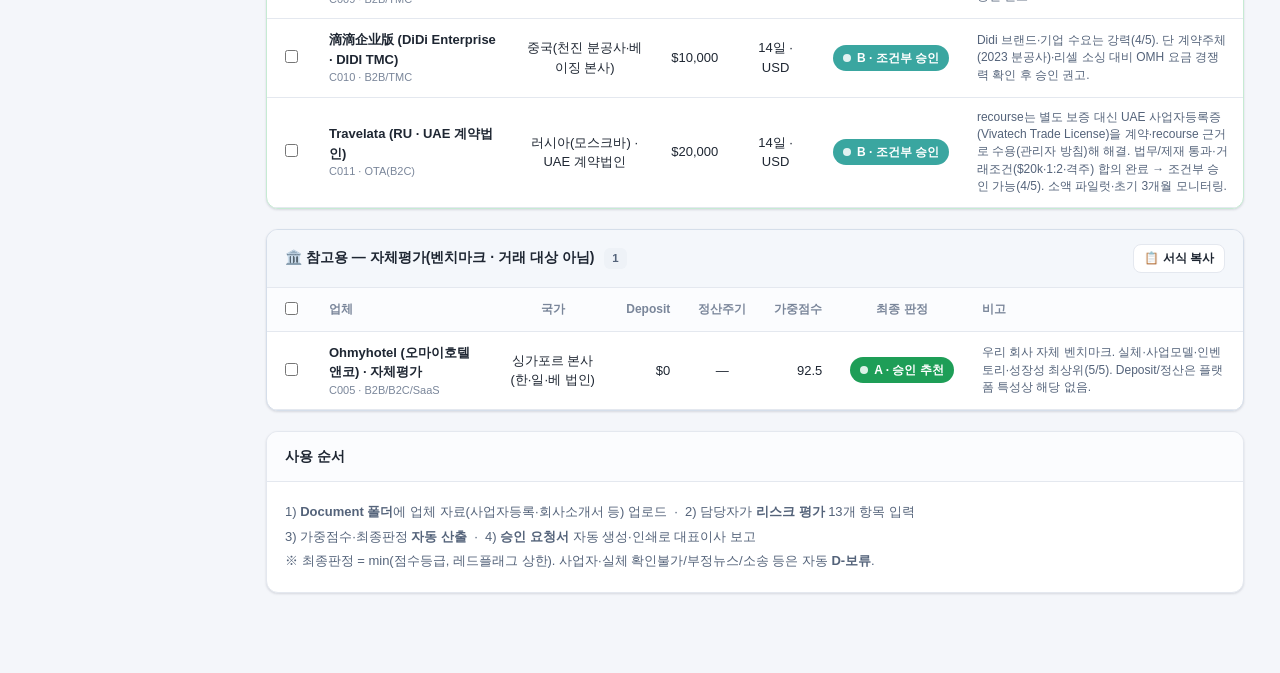
==== commit a5ae3eda: "BGTRIP(C013) 업데이트 — 사업자등록증·회사소개서 수령 → 68.7 C → 74.5 B - 법인 BIZITRIP Technology Trading Service JSC(M" ====
--- a/bundle_artifact.html
+++ b/bundle_artifact.html
@@ -304,7 +304,7 @@
   C:{label:B('추가 확인 필요','Needs further review'), cls:'g-C'}, D:{label:B('보류','On hold'), cls:'g-D'}, E:{label:B('거절 추천','Reject (recommended)'), cls:'g-E'}
 };
 const RANK = {A:0,B:1,C:2,D:3,E:4};
-const STORE_KEY = 'omh_prg_v44';
+const STORE_KEY = 'omh_prg_v45';
 const UNVERIFIED_RE = /확인필요|unverified|tbc|to be confirmed/i;
 
 /* def label/opts helpers */
@@ -1282,20 +1282,21 @@
       comment:B('회사 실체·볼륨은 준수하나 no deposit·격주 후불 요청이 무담보 신용 노출 → D(레드플래그). Deposit 예치·선입금 전환 또는 대표 무담보 예외 승인·최신 재무 검증이 선결(3/5).','Entity·volume are decent, but the no-deposit·biweekly postpay ask creates uncovered credit → D (red flag). Posting a deposit·switching to prepaid or a CEO no-deposit exception·verifying recent financials are prerequisites (3/5).')},
     history:[{stage:'sales',reviewer:'Global Sales',decision:'proceed',comment:B('신규 B2B 호텔 도매 파트너 후보 Mengtu(湖南萌兔, 2014, 창사). 60만 호텔·3만 직계약·JP 600~800/day·평균 3박. 요청조건 no deposit·USD·격주.','New B2B hotel-wholesale partner candidate Mengtu (Hunan Mengtu, 2014, Changsha). 600k hotels·30k direct·JP 600-800/day·avg 3 nights. Requested terms: no deposit·USD·biweekly.'),date:'2026-08-13'},
       {stage:'finance',reviewer:'Global OPs',decision:'hold',comment:B('no deposit + 격주 후불 = 무담보 신용 노출(레드플래그) → Deposit 예치·선입금 전환 또는 대표 무담보 예외 승인 필요. 재무는 2016년 기준·은행/계약서 미제출. 정책 권장 $30k·1주 대비 간극. 현재 대표 승인 미확정 → 보류.','No deposit + biweekly postpay = uncovered credit (red flag) → require a deposit·prepaid or a CEO no-deposit exception. Financials are from 2016; bank/contract not submitted. Gap vs policy $30k·1wk. CEO approval not yet granted → on hold.'),date:'2026-08-13'}] });
-  const c13 = mk({ id:'C013', name:B('BGTRIP (BIZITRIP)','BGTRIP (BIZITRIP)'), country:B('베트남(호치민)','Vietnam (HCMC)'), businessType:'B2B',
-    market:B('베트남 여행사 — 호텔 인벤토리 매입','Vietnam travel agency — hotel inventory buyer'), customerType:B('베트남 엔드유저(여행사 고객)','Vietnamese end-users (agency customers)'),
-    website:'https://www.bizitrip.vn', bizRegNo:B('BIZITRIP · 호치민 푸후안(Phu Nhuan) 소재 · 사업자등록증 미제출(2026-11-05 현장 미팅으로 실체 확인)','BIZITRIP · HCMC Phu Nhuan · business license not yet submitted (entity confirmed via on-site meeting 2026-11-05)'), foundedYear:'', representative:B('Ms. Nhi Hoang (운영 책임자) · Mr. Khoi Nguyen (COO)','Ms. Nhi Hoang (Head of Operations) · Mr. Khoi Nguyen (COO)'),
-    contact:'Nhi Hoang / Khoi Nguyen', email:'', deposit:10000, settlementDays:14, currency:'USD', creditRequired:'N', monthlyGMV:0, salesRegion:B('베트남','Vietnam'), products:B('OMH 아시아 호텔(당사 전용 매입)','OMH Asia hotels (buys from us only)'), apiIntegration:'Y', manualBooking:'N', cancelNoshowRisk:'medium',
-    scores:[3,4,4,3,5,3,3,3,3,3,4,3,4,4], status:'review',
-    docs:{bizLicense:'notSubmitted',profile:'notSubmitted',bank:'notSubmitted',contract:'notSubmitted',settleAgree:'submitted',refs:'notSubmitted',financials:'notSubmitted',repId:'notSubmitted'},
-    public:{website:'Y',linkedin:'unknown',google:'Y',negNews:'N',lawsuit:'N',tradeRefs:'unknown',domainAge:'unknown',addrExists:'Y',repHistory:'unknown'},
-    documents:[],
-    notes:{expect:B('베트남 호치민 소재 여행사 BGTRIP(BIZITRIP, bizitrip.vn). 2026-11-05 호치민 사무실(푸후안) 현장 미팅 — 운영 책임자 Nhi Hoang·COO Khoi Nguyen. 당사에서만 매입(교차판매 없음), 오픈 API 연동 희망. OMH 아시아 호텔의 신규 베트남 수요 채널. 거래조건 Deposit $10k·USD·격주(체크아웃일 기준) 합의, 기술팀 API 통합 착수 요청.','HCMC travel agency BGTRIP (BIZITRIP, bizitrip.vn). On-site meeting at their Phu Nhuan office 2026-11-05 — Head of Ops Nhi Hoang·COO Khoi Nguyen. Buys from us only (no cross-sell), wants open-API connection. New Vietnam demand channel for OMH Asia hotels. Terms agreed: Deposit $10k·USD·biweekly (by checkout date); requests API integration kickoff with our tech team.'),
-      check:B('현장 미팅(COO·운영책임자)과 웹사이트로 실체는 확인. 다만 사업자등록증·회사소개서·재무·은행정보·대표 신분확인 미제출 → 서류 보완 필요. 당사 전용 매입(교차판매 없음)이라 채널 중복·BRG 리스크 낮음. Deposit $10k·격주는 합의됨. 정책상 <70점 구간 권장 Deposit $30k/1주 대비 차이는 초기 소액 파일럿·모니터링으로 관리.','Entity confirmed via on-site meeting (COO·Head of Ops) and website. But business license·profile·financials·bank·rep ID not submitted → docs needed. Buys from us only (no cross-sell) → low channel-overlap·BRG risk. Deposit $10k·biweekly agreed. Gap vs policy ($30k/1wk for <70 band) managed via small initial pilot·monitoring.'),
-      opinion:B('실체·관계는 양호(현장 미팅·COO 접점·당사 전용 매입·Deposit 합의)하나 서류 미제출로 C(추가 확인). 조건: ①사업자등록증·회사소개서·은행정보 수령 ②초기 소액 파일럿·낮은 한도·3개월 모니터링 ③API 연동은 병행 착수 가능. 서류 보완 시 B 재평가 가능.','Entity·relationship are solid (on-site meeting·COO contact·buys-from-us-only·deposit agreed) but docs pending → C (needs check). Conditions: (1) obtain business license·profile·bank details, (2) small initial pilot·low limit·3-month monitoring, (3) API integration can start in parallel. Re-assess to B once docs are in.'),
-      comment:B('현장 미팅·COO 접점·당사 전용 매입·Deposit $10k 합의로 관계는 양호. 서류(사업자등록증·재무·은행) 수령이 선결 → 현재 C, 보완 시 B(4/5).','Relationship is solid — on-site meeting·COO contact·buys-from-us-only·$10k deposit agreed. Obtaining docs (license·financials·bank) is the prerequisite → C now, B once completed (4/5).')},
+  const c13 = mk({ id:'C013', name:B('BGTRIP (BIZITRIP JSC)','BGTRIP (BIZITRIP JSC)'), country:B('베트남(호치민)','Vietnam (HCMC)'), businessType:'B2B/TMC',
+    market:B('베트남 비즈니스 트래블(TMC) — 호텔·항공 매입','Vietnam business travel (TMC) — hotel·air buyer'), customerType:B('베트남 기업 고객(비즈니스 트래블)','Vietnamese corporate clients (business travel)'),
+    website:'https://www.bizitrip.vn', bizRegNo:B('BIZITRIP Technology Trading Service JSC(CÔNG TY CP TMDV CÔNG NGHỆ BIZITRIP) · 사업자번호(MST) 0318602503 · 2024-08-02 설립(2025-01-22 3차 변경) · 자본금 43.3억 VND(~$170k) · 본사 호치민 1군(Đa Kao)','BIZITRIP Technology Trading Service JSC · Tax code (MST) 0318602503 · est. 2024-08-02 (3rd amendment 2025-01-22) · charter capital VND 4.33B (~$170k) · HQ District 1 (Da Kao), HCMC'), foundedYear:2024, representative:B('법정대표 Trần Minh Trí(이사, 1994년생) · 접점 Nhi Hoang(운영)·Khoi Nguyen(COO)','Legal rep Trần Minh Trí (Director, b.1994) · contacts Nhi Hoang (Ops)·Khoi Nguyen (COO)'),
+    contact:'Nhi Hoang / Khoi Nguyen', email:'hello@bizitrip.vn', deposit:10000, settlementDays:14, currency:'USD', creditRequired:'N', monthlyGMV:0, salesRegion:B('베트남','Vietnam'), products:B('OMH 아시아 호텔(당사 전용 매입)','OMH Asia hotels (buys from us only)'), apiIntegration:'Y', manualBooking:'N', cancelNoshowRisk:'medium',
+    scores:[4,5,4,4,5,3,3,3,3,4,4,3,4,4], status:'review',
+    docs:{bizLicense:'submitted',profile:'submitted',bank:'notSubmitted',contract:'notSubmitted',settleAgree:'submitted',refs:'notSubmitted',financials:'notSubmitted',repId:'submitted'},
+    public:{website:'Y',linkedin:'unknown',google:'Y',negNews:'N',lawsuit:'N',tradeRefs:'unknown',domainAge:'unknown',addrExists:'Y',repHistory:'Y'},
+    documents:[{name:B('사업자등록증(GPKD, 2025-01-22)','Business registration certificate (GPKD, 2025-01-22)'),file:'GPKD - BIZITRIP (22 01 2025).pdf'},{name:B('회사소개서(Profile 2025 V2, 20p)','Company profile (Profile 2025 V2, 20p)'),file:'BiziTrip _ Profile 2025_V2.pdf'}],
+    notes:{expect:B('베트남 선도 비즈니스 트래블(TMC) 기술기업 BIZITRIP JSC(호치민, bizitrip.vn). 기업 출장 관리 플랫폼 — 정책준수 항공·호텔 예약, 500+ 항공사(FSC/LCC, GDS Amadeus·Travelport+항공사 직접 API), 250만 호텔, 전용차·패스트트랙·라운지. 기술 10년+·여행 20년+ 경력(팀). 2026-11-05 호치민 현장 미팅(운영 Nhi Hoang·COO Khoi Nguyen). 당사에서만 매입(교차판매 없음), 오픈 API 연동 희망 → OMH 아시아 호텔의 신규 베트남 수요 채널. Deposit $10k·USD·격주(체크아웃일 기준) 합의.','Vietnam-leading business-travel (TMC) tech company BIZITRIP JSC (HCMC, bizitrip.vn). Corporate travel-management platform — policy-compliant air·hotel booking, 500+ airlines (FSC/LCC, GDS Amadeus·Travelport + airline direct APIs), 2.5M hotels, private car·fast-track·lounge. Tech 10yr+·travel 20yr+ (team). On-site meeting 2026-11-05 (Ops Nhi Hoang·COO Khoi Nguyen). Buys from us only (no cross-sell), wants open-API → new Vietnam demand channel for OMH Asia hotels. Deposit $10k·USD·biweekly agreed.'),
+      check:B('★사업자등록증(MST 0318602503)·회사소개서 수령으로 실체·사업모델·대표(Trần Minh Trí) 확인 완료. 법인은 2024.8 신설(자본 43.3억 VND~$170k)이나 팀 경력·GDS·500+ 항공·API 등 TMC 기술력은 프로필로 뒷받침. 당사 전용 매입(교차판매 없음)이라 채널 중복·BRG 리스크 낮음. 잔여: 은행정보·감사재무·공급계약(승인 후 컨펌). Deposit $10k·격주 합의. 정책상 권장 Deposit 대비 차이는 초기 소액 파일럿·모니터링으로 관리.','★Business license (MST 0318602503)·profile received → entity·business model·legal rep (Trần Minh Trí) confirmed. Entity is new (est. Aug 2024, capital VND 4.33B~$170k) but TMC tech capability (team experience·GDS·500+ airlines·API) is backed by the profile. Buys from us only → low channel-overlap·BRG risk. Remaining: bank details·audited financials·supply contract (confirm on approval). Deposit $10k·biweekly agreed; gap vs policy managed via small initial pilot·monitoring.'),
+      opinion:B('사업자등록증·회사소개서 수령으로 실체·TMC 기술력 확인 → 68.7 C → 74.5 B(조건부 승인). 조건: ①은행정보·감사재무 수령 ②초기 소액 파일럿·낮은 한도·3개월 모니터링 ③API 연동 병행 착수 가능. 대표 최종 승인 상신 가능.','Business license·profile received → entity·TMC tech capability confirmed → 68.7 C → 74.5 B (conditional approval). Conditions: (1) obtain bank details·audited financials, (2) small initial pilot·low limit·3-month monitoring, (3) API integration can start in parallel. Ready to escalate for CEO final approval.'),
+      comment:B('사업자등록증·회사소개서 수령으로 실체·대표·TMC 기술력 확인 → C 68.7 → B 74.5. 당사 전용 매입·Deposit $10k 합의·현장 미팅으로 관계 양호. 잔여는 은행·재무(4/5).','Business license·profile received → entity·legal rep·TMC tech capability confirmed → C 68.7 → B 74.5. Buys-from-us-only·$10k deposit·on-site meeting make the relationship solid. Remaining: bank·financials (4/5).')},
     history:[{stage:'sales',reviewer:'Global Sales',decision:'proceed',comment:B('신규 파트너 BGTRIP(BIZITRIP, 호치민) — 2026-11-05 현장 미팅(Nhi Hoang·Khoi Nguyen COO). 당사 전용 매입·오픈 API 희망. Deposit $10k·USD·격주 합의, 기술팀 API 통합 착수 요청.','New partner BGTRIP (BIZITRIP, HCMC) — on-site meeting 2026-11-05 (Nhi Hoang·Khoi Nguyen COO). Buys from us only·wants open API. Deposit $10k·USD·biweekly agreed; requests API integration kickoff.'),date:'2026-11-05'},
-      {stage:'finance',reviewer:'Global OPs',decision:'proceed',comment:B('Deposit $10k·격주 합의 확인. 서류(사업자등록증·회사소개서·은행·재무) 미제출 → 수령 조건. 초기 소액 파일럿·3개월 모니터링 권고. 68.7 C.','Deposit $10k·biweekly confirmed. Docs (license·profile·bank·financials) pending → condition to obtain. Recommend small initial pilot·3-month monitoring. 68.7 C.'),date:'2026-11-17'}] });
+      {stage:'finance',reviewer:'Global OPs',decision:'proceed',comment:B('Deposit $10k·격주 합의 확인. 서류(사업자등록증·회사소개서·은행·재무) 미제출 → 수령 조건. 초기 소액 파일럿·3개월 모니터링 권고. 68.7 C.','Deposit $10k·biweekly confirmed. Docs (license·profile·bank·financials) pending → condition to obtain. Recommend small initial pilot·3-month monitoring. 68.7 C.'),date:'2026-11-17'},
+      {stage:'scm',reviewer:'Global OPs',decision:'proceed',comment:B('사업자등록증(MST 0318602503, 2024.8 설립)·회사소개서(Profile 2025 V2) 수령 → 실체·대표(Trần Minh Trí)·TMC 기술력(500+ 항공·GDS·API·250만 호텔) 확인. 68.7 C → 74.5 B(조건부). 잔여 은행·감사재무 수령 조건. 대표 승인 상신 가능.','Business license (MST 0318602503, est. Aug 2024)·profile (Profile 2025 V2) received → entity·legal rep (Trần Minh Trí)·TMC tech capability (500+ airlines·GDS·API·2.5M hotels) confirmed. 68.7 C → 74.5 B (conditional). Remaining: bank·audited financials. Ready for CEO approval.'),date:'2026-11-17'}] });
   return [c1,c2,c3,c4,c5,c6,c7,c8,c9,c10,c11,c12,c13];
 }
 
